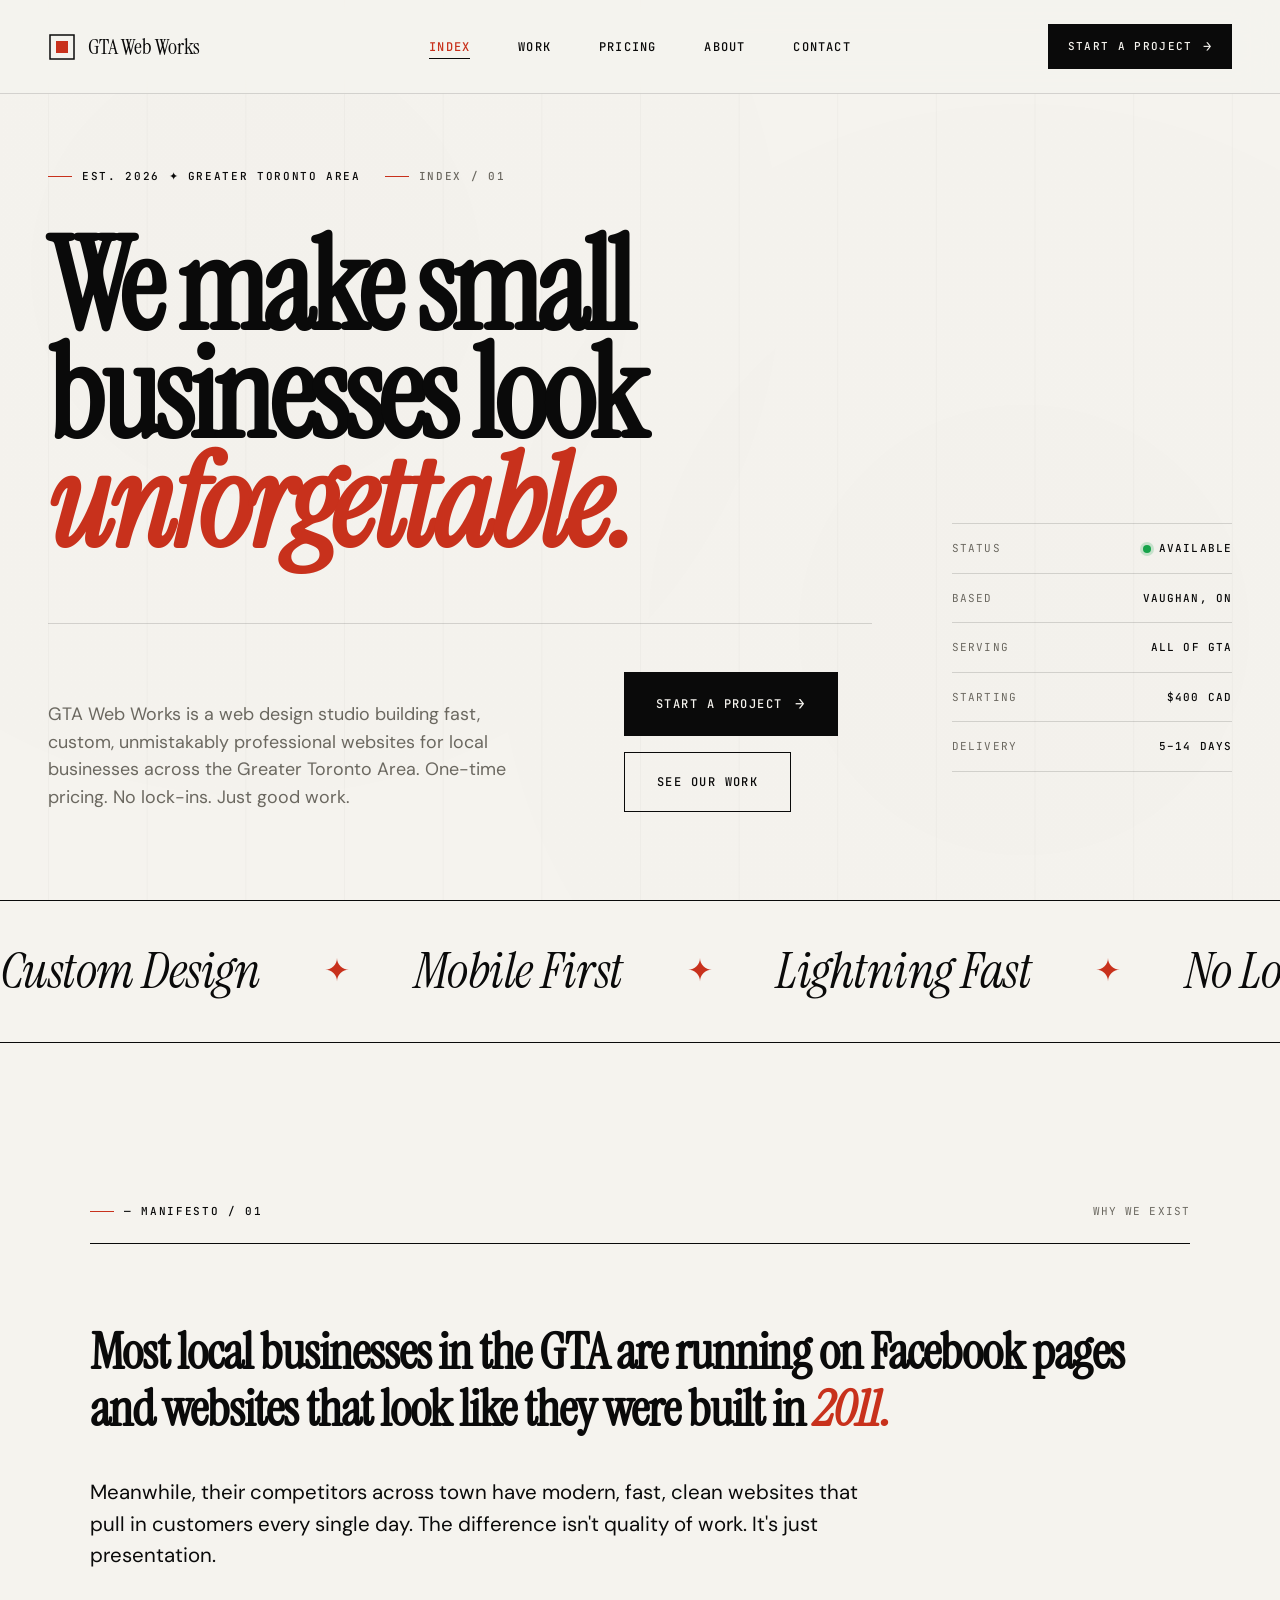
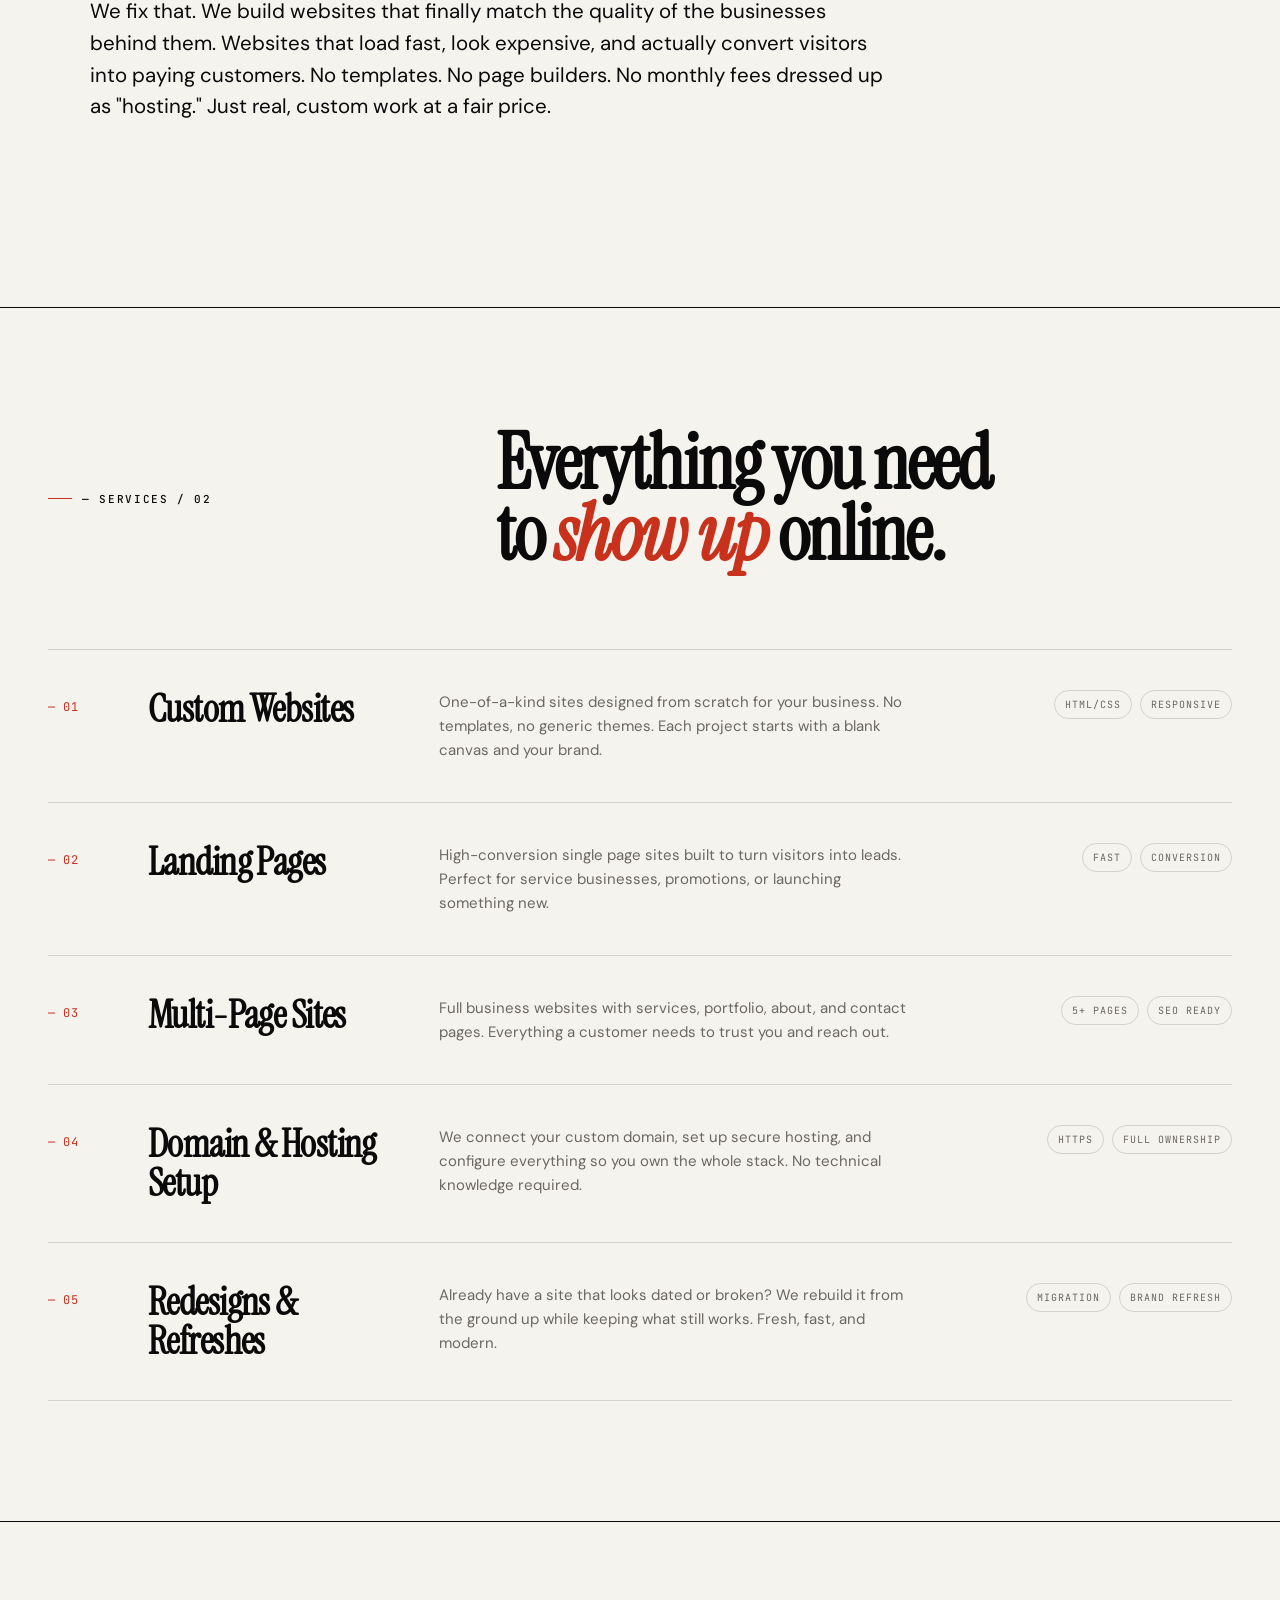
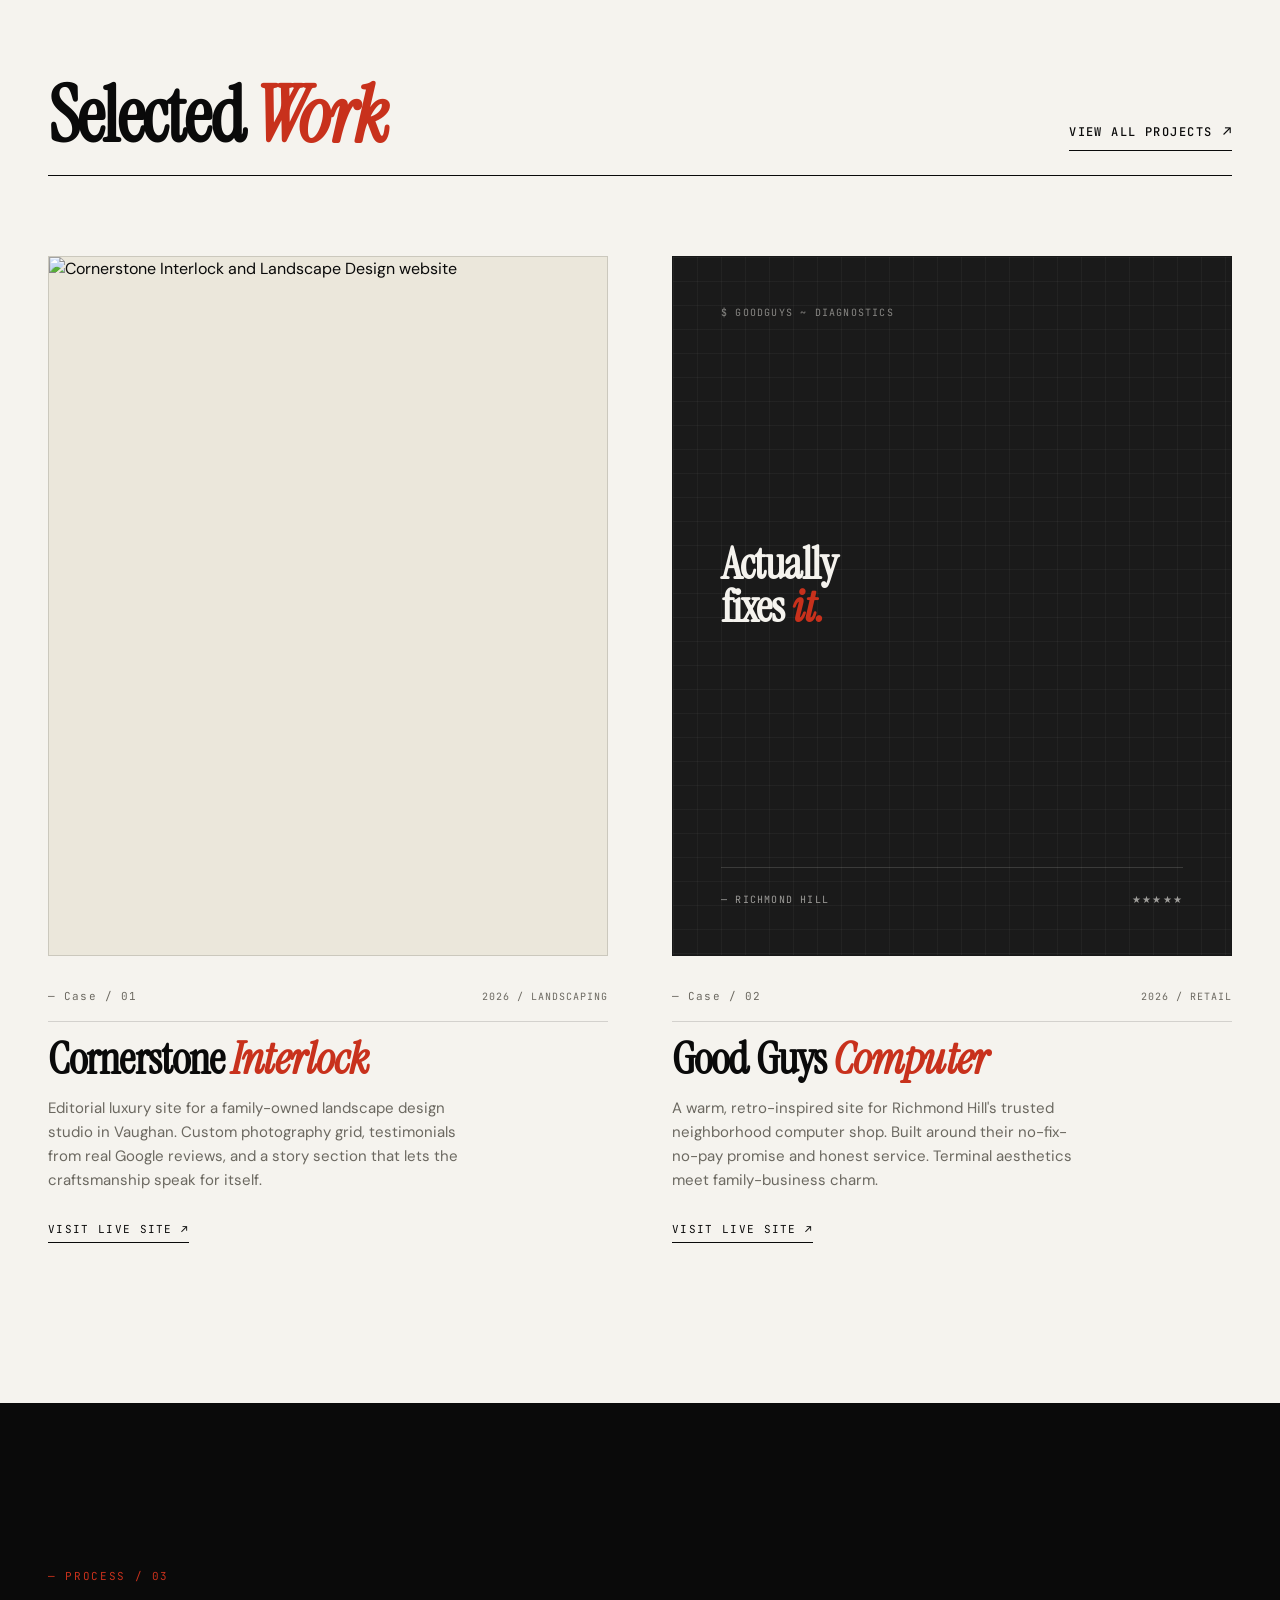
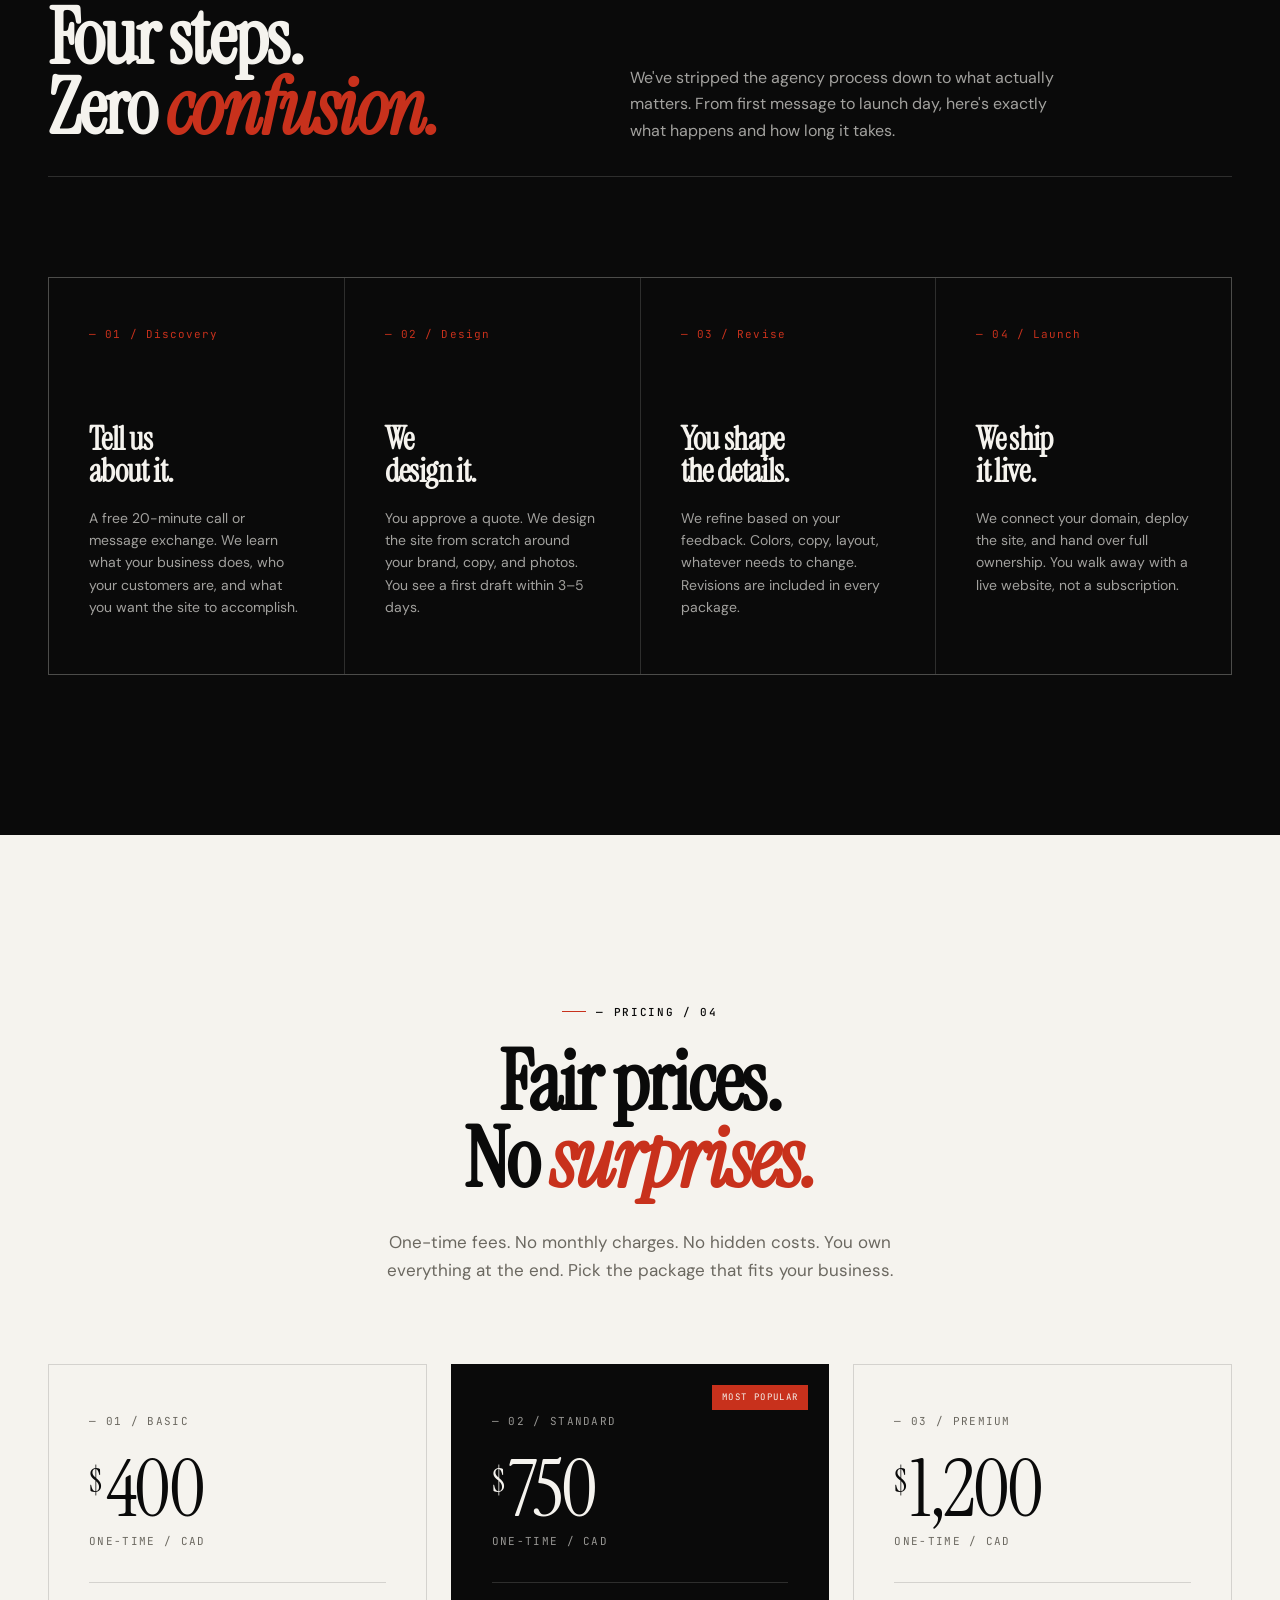
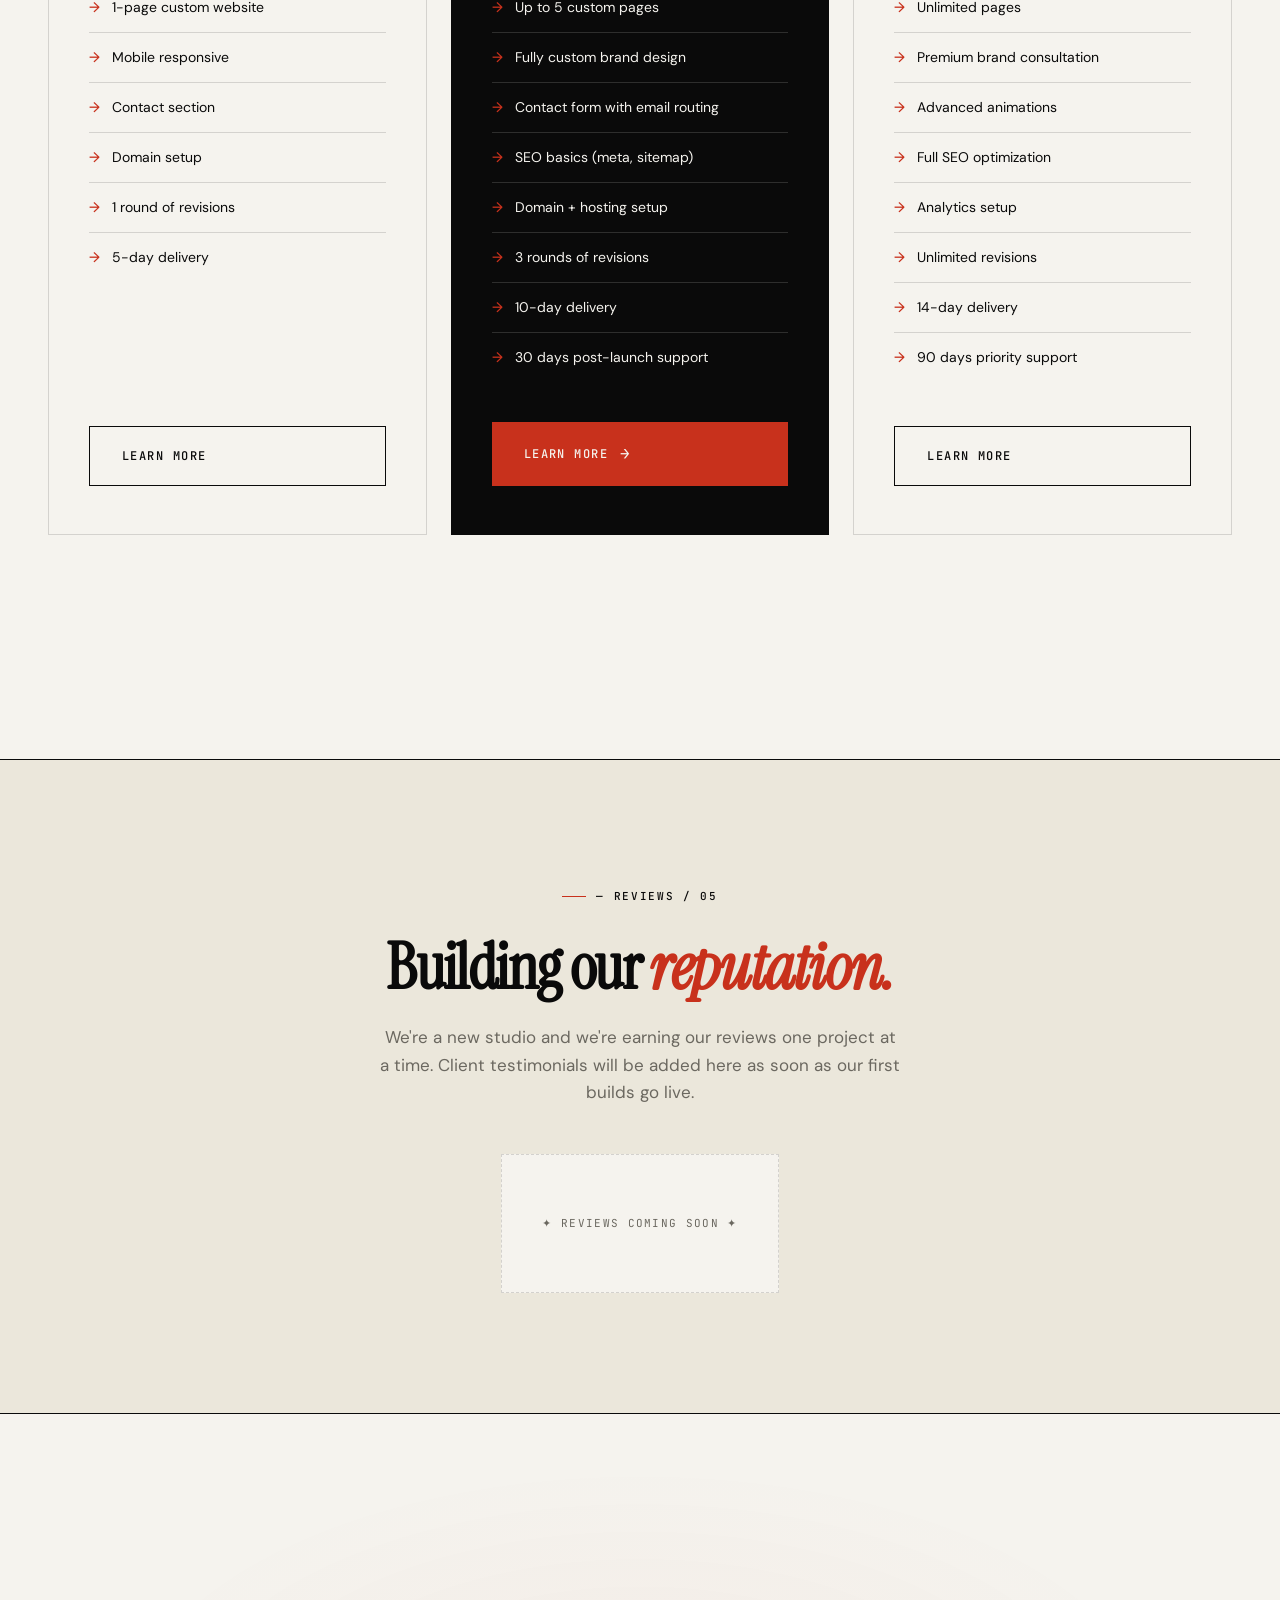
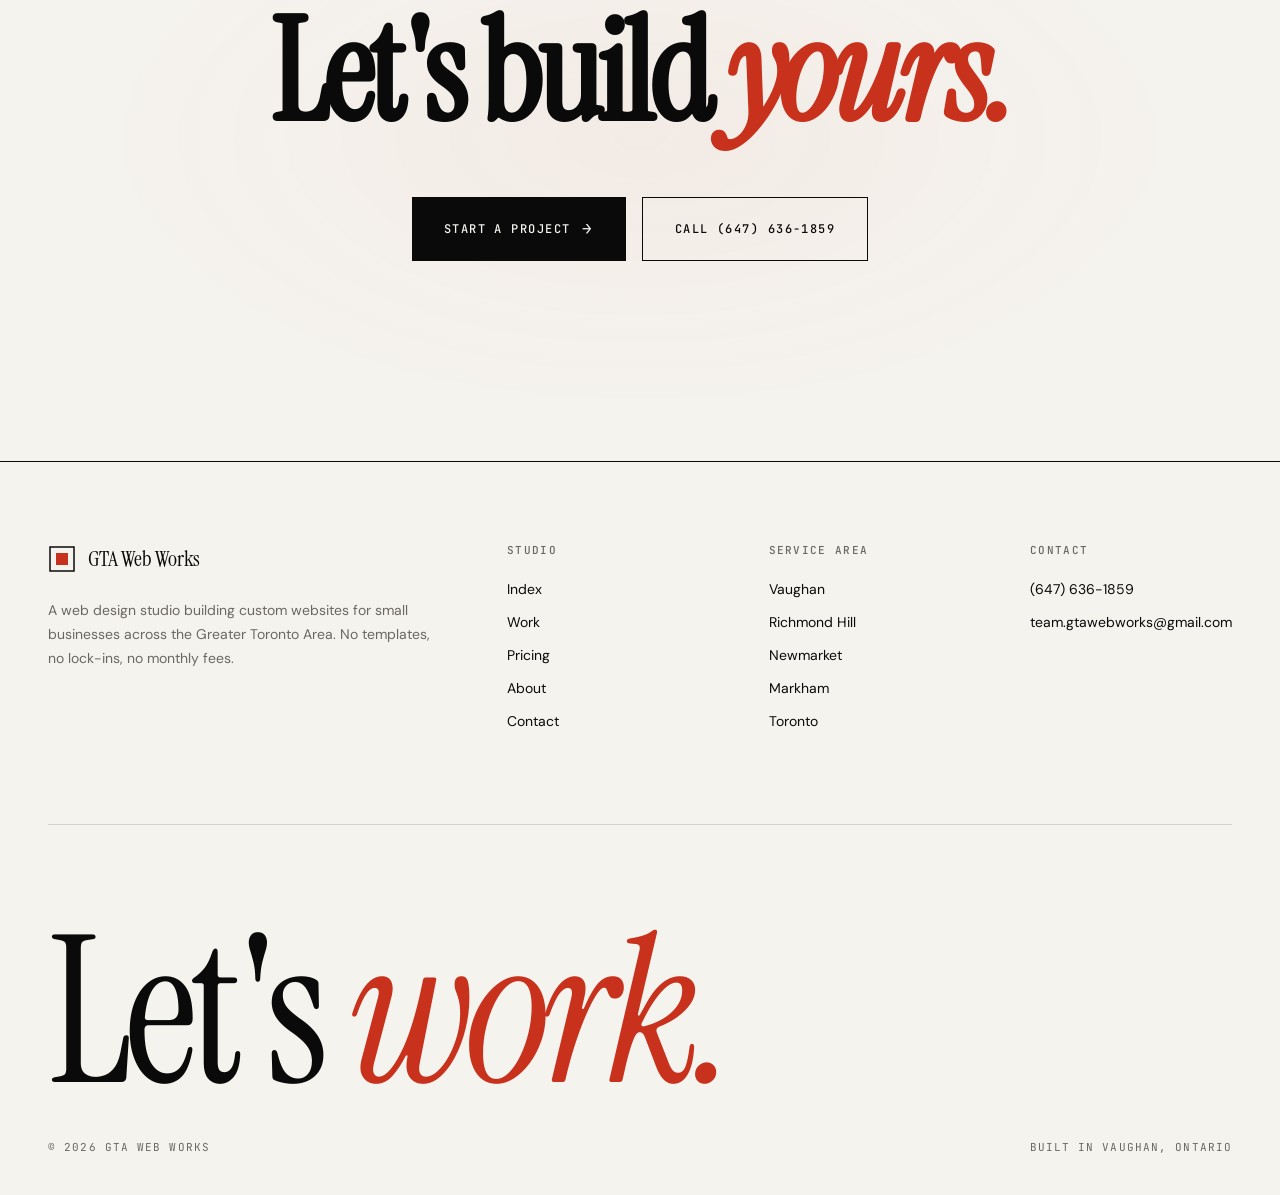
==== index.html @ cee2706c "Add files via upload" ====
<!DOCTYPE html>
<html lang="en">
<head>
<meta charset="UTF-8" />
<meta name="viewport" content="width=device-width, initial-scale=1.0" />
<title>GTA Web Works — Web Design Studio for the Greater Toronto Area</title>
<meta name="description" content="We build fast, modern, custom websites for small businesses across the GTA. One-time pricing starting at $400. No lock-ins. No monthly fees." />
<link rel="preconnect" href="https://fonts.googleapis.com">
<link rel="preconnect" href="https://fonts.gstatic.com" crossorigin>
<link href="https://fonts.googleapis.com/css2?family=Instrument+Serif:ital@0;1&family=DM+Sans:opsz,wght@9..40,300;9..40,400;9..40,500;9..40,600;9..40,700&family=JetBrains+Mono:wght@400;500&display=swap" rel="stylesheet">
<link rel="stylesheet" href="styles.css">
<style>

  /* ============ HERO ============ */
  .hero {
    padding: 160px var(--gutter) 80px;
    position: relative;
    min-height: 100vh;
    display: flex;
    flex-direction: column;
    justify-content: center;
  }

  .hero-grid {
    max-width: var(--container);
    margin: 0 auto;
    width: 100%;
    display: grid;
    grid-template-columns: 1fr 280px;
    gap: 80px;
    align-items: end;
  }

  .hero-main h1 {
    font-family: var(--font-display);
    font-size: clamp(56px, 10vw, 172px);
    line-height: 0.85;
    letter-spacing: -0.035em;
    margin-bottom: 48px;
  }

  .hero-main h1 em {
    font-style: italic;
    color: var(--accent);
    position: relative;
    display: inline-block;
  }

  .hero-eyebrow-row {
    display: flex;
    align-items: center;
    gap: 24px;
    margin-bottom: 48px;
    flex-wrap: wrap;
  }

  .hero-lede-row {
    display: grid;
    grid-template-columns: 2fr 1fr;
    gap: 80px;
    align-items: end;
    margin-top: 64px;
    padding-top: 48px;
    border-top: 1px solid var(--rule);
  }

  .hero-cta-group {
    display: flex;
    gap: 16px;
    flex-wrap: wrap;
  }

  /* Metadata sidebar */
  .hero-meta {
    font-family: var(--font-mono);
    font-size: 11px;
    text-transform: uppercase;
    letter-spacing: 0.1em;
    color: var(--gray);
    padding-bottom: 40px;
  }

  .hero-meta-block {
    padding: 16px 0;
    border-top: 1px solid var(--rule);
    display: flex;
    justify-content: space-between;
  }

  .hero-meta-block:last-child {
    border-bottom: 1px solid var(--rule);
  }

  .hero-meta-block strong {
    color: var(--ink);
    font-weight: 500;
  }

  .status-dot {
    display: inline-flex;
    align-items: center;
    gap: 8px;
  }

  .status-dot::before {
    content: '';
    width: 8px;
    height: 8px;
    border-radius: 50%;
    background: #16a34a;
    box-shadow: 0 0 0 3px rgba(22, 163, 74, 0.2);
    animation: pulse 2s ease-in-out infinite;
  }

  @keyframes pulse {
    0%, 100% { box-shadow: 0 0 0 3px rgba(22, 163, 74, 0.2); }
    50% { box-shadow: 0 0 0 5px rgba(22, 163, 74, 0.05); }
  }

  @media (max-width: 900px) {
    .hero { padding: 140px var(--gutter-mobile) 60px; min-height: auto; }
    .hero-grid { grid-template-columns: 1fr; gap: 48px; }
    .hero-lede-row { grid-template-columns: 1fr; gap: 32px; }
  }

  /* ============ MANIFESTO ============ */
  .manifesto {
    padding: 160px var(--gutter);
    position: relative;
  }

  .manifesto-inner {
    max-width: 1100px;
    margin: 0 auto;
  }

  .manifesto-header {
    display: flex;
    justify-content: space-between;
    align-items: center;
    margin-bottom: 80px;
    padding-bottom: 24px;
    border-bottom: 1px solid var(--ink);
  }

  .manifesto h2 {
    font-family: var(--font-display);
    font-size: clamp(32px, 4vw, 56px);
    line-height: 1.1;
    letter-spacing: -0.02em;
    margin-bottom: 40px;
  }

  .manifesto h2 em { color: var(--accent); }

  .manifesto p {
    font-size: clamp(18px, 1.6vw, 22px);
    line-height: 1.55;
    color: var(--ink);
    max-width: 800px;
    margin-bottom: 24px;
  }

  @media (max-width: 768px) {
    .manifesto { padding: 80px var(--gutter-mobile); }
  }

  /* ============ SERVICES ============ */
  .services {
    padding: 120px var(--gutter);
    border-top: 1px solid var(--ink);
    border-bottom: 1px solid var(--ink);
  }

  .services-inner {
    max-width: var(--container);
    margin: 0 auto;
  }

  .services-header {
    display: grid;
    grid-template-columns: 1fr 2fr;
    gap: 80px;
    margin-bottom: 80px;
  }

  .services-header-title {
    font-family: var(--font-display);
    font-size: clamp(40px, 6vw, 92px);
    line-height: 0.92;
    letter-spacing: -0.025em;
  }

  .services-header-title em { color: var(--accent); }

  .service-row {
    display: grid;
    grid-template-columns: 60px 1fr 2fr 1fr;
    gap: 40px;
    padding: 40px 0;
    border-top: 1px solid var(--rule);
    align-items: start;
    transition: background 0.4s, padding-left 0.4s;
  }

  .service-row:last-child {
    border-bottom: 1px solid var(--rule);
  }

  .service-row:hover {
    background: var(--paper-2);
    padding-left: 24px;
  }

  .service-num {
    font-family: var(--font-mono);
    font-size: 12px;
    color: var(--accent);
    letter-spacing: 0.05em;
    padding-top: 8px;
  }

  .service-title {
    font-family: var(--font-display);
    font-size: clamp(28px, 3vw, 42px);
    line-height: 1;
    letter-spacing: -0.015em;
  }

  .service-desc {
    font-size: 15px;
    line-height: 1.6;
    color: var(--gray);
    max-width: 480px;
  }

  .service-tags {
    display: flex;
    flex-wrap: wrap;
    gap: 8px;
    justify-content: flex-end;
  }

  .service-tag {
    font-family: var(--font-mono);
    font-size: 10px;
    text-transform: uppercase;
    letter-spacing: 0.1em;
    padding: 6px 10px;
    border: 1px solid var(--rule);
    border-radius: 999px;
    color: var(--gray);
  }

  @media (max-width: 900px) {
    .services { padding: 80px var(--gutter-mobile); }
    .services-header { grid-template-columns: 1fr; gap: 32px; margin-bottom: 48px; }
    .service-row { grid-template-columns: 40px 1fr; gap: 20px; padding: 32px 0; }
    .service-row:hover { padding-left: 0; background: transparent; }
    .service-desc { grid-column: 2; }
    .service-tags { grid-column: 2; justify-content: flex-start; }
  }

  /* ============ WORK PREVIEW ============ */
  .work-preview {
    padding: 160px var(--gutter);
  }

  .work-inner {
    max-width: var(--container);
    margin: 0 auto;
  }

  .work-header {
    display: grid;
    grid-template-columns: 1fr auto;
    align-items: end;
    gap: 40px;
    margin-bottom: 80px;
    padding-bottom: 24px;
    border-bottom: 1px solid var(--ink);
  }

  .work-header h2 {
    font-family: var(--font-display);
    font-size: clamp(40px, 6vw, 96px);
    line-height: 0.9;
    letter-spacing: -0.025em;
  }

  .work-header h2 em { color: var(--accent); }

  .work-grid {
    display: grid;
    grid-template-columns: 1fr 1fr;
    gap: 64px;
  }

  .work-card {
    display: block;
    position: relative;
  }

  .work-card-visual {
    aspect-ratio: 4/5;
    background: var(--paper-2);
    margin-bottom: 32px;
    overflow: hidden;
    position: relative;
    border: 1px solid var(--rule);
  }

  .work-card-visual img {
    width: 100%;
    height: 100%;
    object-fit: cover;
    transition: transform 1.2s cubic-bezier(0.2, 0.8, 0.2, 1);
  }

  .work-card:hover .work-card-visual img {
    transform: scale(1.05);
  }

  /* Typographic visual for Good Guys */
  .work-card-type {
    aspect-ratio: 4/5;
    background: #1a1a1a;
    color: #f5f3ee;
    margin-bottom: 32px;
    padding: 48px;
    display: flex;
    flex-direction: column;
    justify-content: space-between;
    position: relative;
    overflow: hidden;
    border: 1px solid var(--rule);
  }

  .work-card-type::before {
    content: '';
    position: absolute;
    inset: 0;
    background-image:
      linear-gradient(rgba(245, 243, 238, 0.04) 1px, transparent 1px),
      linear-gradient(90deg, rgba(245, 243, 238, 0.04) 1px, transparent 1px);
    background-size: 24px 24px;
  }

  .work-card-type > * { position: relative; }

  .work-card-type-title {
    font-family: var(--font-display);
    font-size: clamp(48px, 5vw, 80px);
    line-height: 0.9;
    letter-spacing: -0.02em;
  }

  .work-card-type-title em {
    font-style: italic;
    color: #fbbf24;
  }

  .work-card-type-meta {
    font-family: var(--font-mono);
    font-size: 10px;
    text-transform: uppercase;
    letter-spacing: 0.12em;
    color: rgba(245, 243, 238, 0.6);
    display: flex;
    justify-content: space-between;
    padding-top: 24px;
    border-top: 1px solid rgba(245, 243, 238, 0.15);
  }

  .work-card-header {
    display: flex;
    justify-content: space-between;
    align-items: baseline;
    margin-bottom: 16px;
    padding-bottom: 16px;
    border-bottom: 1px solid var(--rule);
  }

  .work-card-num {
    font-family: var(--font-mono);
    font-size: 11px;
    color: var(--gray);
    letter-spacing: 0.1em;
  }

  .work-card-meta {
    font-family: var(--font-mono);
    font-size: 10px;
    color: var(--gray);
    text-transform: uppercase;
    letter-spacing: 0.1em;
  }

  .work-card h3 {
    font-family: var(--font-display);
    font-size: clamp(32px, 3.5vw, 52px);
    line-height: 0.95;
    letter-spacing: -0.02em;
    margin-bottom: 16px;
  }

  .work-card h3 em { color: var(--accent); }

  .work-card p {
    font-size: 15px;
    line-height: 1.6;
    color: var(--gray);
    margin-bottom: 24px;
    max-width: 420px;
  }

  .work-card-link {
    font-family: var(--font-mono);
    font-size: 11px;
    text-transform: uppercase;
    letter-spacing: 0.12em;
    color: var(--ink);
    display: inline-flex;
    align-items: center;
    gap: 8px;
    padding-bottom: 4px;
    border-bottom: 1px solid var(--ink);
    transition: all 0.3s;
  }

  .work-card-link::after {
    content: '↗';
    transition: transform 0.3s;
  }

  .work-card:hover .work-card-link {
    color: var(--accent);
    border-color: var(--accent);
  }

  .work-card:hover .work-card-link::after {
    transform: translate(2px, -2px);
  }

  @media (max-width: 900px) {
    .work-preview { padding: 80px var(--gutter-mobile); }
    .work-grid { grid-template-columns: 1fr; gap: 48px; }
    .work-header { grid-template-columns: 1fr; align-items: start; }
  }

  /* ============ PROCESS ============ */
  .process {
    padding: 160px var(--gutter);
    background: var(--ink);
    color: var(--paper);
    position: relative;
    z-index: 2;
  }

  .process-inner {
    max-width: var(--container);
    margin: 0 auto;
  }

  .process-header {
    display: grid;
    grid-template-columns: 1fr 1.2fr;
    gap: 80px;
    align-items: end;
    margin-bottom: 100px;
    padding-bottom: 32px;
    border-bottom: 1px solid rgba(245, 243, 238, 0.15);
  }

  .process-eyebrow {
    font-family: var(--font-mono);
    font-size: 11px;
    color: var(--accent);
    text-transform: uppercase;
    letter-spacing: 0.15em;
  }

  .process-title {
    font-family: var(--font-display);
    font-size: clamp(40px, 6vw, 92px);
    line-height: 0.92;
    letter-spacing: -0.025em;
    color: var(--paper);
  }

  .process-title em {
    color: var(--accent);
    font-style: italic;
  }

  .process-steps {
    display: grid;
    grid-template-columns: repeat(4, 1fr);
    gap: 1px;
    background: rgba(245, 243, 238, 0.15);
    border: 1px solid rgba(245, 243, 238, 0.15);
  }

  .process-step {
    background: var(--ink);
    padding: 48px 40px 56px;
    transition: background 0.4s;
  }

  .process-step:hover {
    background: var(--ink-2);
  }

  .process-step-num {
    font-family: var(--font-mono);
    font-size: 11px;
    color: var(--accent);
    letter-spacing: 0.1em;
    margin-bottom: 80px;
    display: block;
  }

  .process-step h3 {
    font-family: var(--font-display);
    font-size: clamp(28px, 2.5vw, 40px);
    line-height: 1;
    letter-spacing: -0.02em;
    margin-bottom: 20px;
    color: var(--paper);
  }

  .process-step p {
    font-size: 14px;
    line-height: 1.6;
    color: rgba(245, 243, 238, 0.65);
  }

  @media (max-width: 900px) {
    .process { padding: 80px var(--gutter-mobile); }
    .process-header { grid-template-columns: 1fr; gap: 32px; margin-bottom: 60px; }
    .process-steps { grid-template-columns: 1fr; }
    .process-step-num { margin-bottom: 32px; }
  }

  /* ============ PRICING PREVIEW ============ */
  .pricing-preview {
    padding: 160px var(--gutter);
  }

  .pricing-inner {
    max-width: var(--container);
    margin: 0 auto;
  }

  .pricing-header {
    text-align: center;
    margin-bottom: 80px;
  }

  .pricing-header h2 {
    font-family: var(--font-display);
    font-size: clamp(44px, 6.5vw, 100px);
    line-height: 0.92;
    letter-spacing: -0.025em;
    margin: 24px 0 32px;
  }

  .pricing-header h2 em { color: var(--accent); }

  .pricing-header p {
    font-size: 17px;
    line-height: 1.6;
    color: var(--gray);
    max-width: 560px;
    margin: 0 auto;
  }

  .pricing-grid {
    display: grid;
    grid-template-columns: repeat(3, 1fr);
    gap: 24px;
    margin-bottom: 64px;
  }

  .price-card {
    border: 1px solid var(--rule);
    padding: 48px 40px;
    background: var(--paper);
    transition: all 0.4s;
    display: flex;
    flex-direction: column;
    position: relative;
  }

  .price-card:hover {
    background: var(--paper-2);
    transform: translateY(-4px);
  }

  .price-card.featured {
    background: var(--ink);
    color: var(--paper);
    border-color: var(--ink);
  }

  .price-card.featured:hover {
    background: var(--ink-2);
  }

  .price-card-badge {
    position: absolute;
    top: 20px;
    right: 20px;
    font-family: var(--font-mono);
    font-size: 9px;
    text-transform: uppercase;
    letter-spacing: 0.15em;
    padding: 6px 10px;
    background: var(--accent);
    color: var(--paper);
  }

  .price-tier {
    font-family: var(--font-mono);
    font-size: 11px;
    text-transform: uppercase;
    letter-spacing: 0.12em;
    color: var(--gray);
    margin-bottom: 24px;
  }

  .price-card.featured .price-tier { color: rgba(245, 243, 238, 0.6); }

  .price-amount {
    font-family: var(--font-display);
    font-size: 80px;
    line-height: 0.9;
    letter-spacing: -0.03em;
    margin-bottom: 8px;
    display: flex;
    align-items: flex-start;
    gap: 6px;
  }

  .price-amount sup {
    font-size: 32px;
    margin-top: 14px;
  }

  .price-type {
    font-family: var(--font-mono);
    font-size: 11px;
    text-transform: uppercase;
    letter-spacing: 0.12em;
    color: var(--gray);
    margin-bottom: 32px;
  }

  .price-card.featured .price-type { color: rgba(245, 243, 238, 0.6); }

  .price-features {
    list-style: none;
    margin-bottom: 40px;
    flex: 1;
  }

  .price-features li {
    padding: 14px 0;
    border-top: 1px solid var(--rule);
    font-size: 14px;
    line-height: 1.5;
    display: flex;
    align-items: flex-start;
    gap: 12px;
  }

  .price-card.featured .price-features li {
    border-color: rgba(245, 243, 238, 0.15);
  }

  .price-features li::before {
    content: '→';
    color: var(--accent);
    font-weight: 500;
    flex-shrink: 0;
  }

  @media (max-width: 900px) {
    .pricing-preview { padding: 80px var(--gutter-mobile); }
    .pricing-grid { grid-template-columns: 1fr; gap: 16px; }
  }

  /* ============ TESTIMONIALS ============ */
  .testimonials {
    padding: 120px var(--gutter);
    border-top: 1px solid var(--ink);
    border-bottom: 1px solid var(--ink);
    background: var(--paper-2);
  }

  .testimonials-inner {
    max-width: 1000px;
    margin: 0 auto;
    text-align: center;
  }

  .testimonials h2 {
    font-family: var(--font-display);
    font-size: clamp(36px, 5vw, 72px);
    line-height: 1;
    letter-spacing: -0.025em;
    margin: 32px 0 24px;
  }

  .testimonials h2 em { color: var(--accent); }

  .testimonials p {
    font-size: 17px;
    color: var(--gray);
    line-height: 1.6;
    max-width: 520px;
    margin: 0 auto 48px;
  }

  .placeholder-box {
    border: 1px dashed var(--rule);
    padding: 60px 40px;
    background: var(--paper);
    display: inline-block;
    font-family: var(--font-mono);
    font-size: 11px;
    text-transform: uppercase;
    letter-spacing: 0.12em;
    color: var(--gray);
  }

  @media (max-width: 768px) {
    .testimonials { padding: 60px var(--gutter-mobile); }
  }

  /* ============ BIG CTA ============ */
  .big-cta {
    padding: 200px var(--gutter);
    text-align: center;
    position: relative;
    overflow: hidden;
  }

  .big-cta::before {
    content: '';
    position: absolute;
    inset: 0;
    background: radial-gradient(ellipse at center, rgba(200, 49, 28, 0.04), transparent 60%);
    pointer-events: none;
  }

  .big-cta-inner {
    max-width: var(--container);
    margin: 0 auto;
    position: relative;
  }

  .big-cta h2 {
    font-family: var(--font-display);
    font-size: clamp(56px, 11vw, 200px);
    line-height: 0.85;
    letter-spacing: -0.035em;
    margin-bottom: 64px;
  }

  .big-cta h2 em { color: var(--accent); }

  .big-cta-ctas {
    display: inline-flex;
    gap: 16px;
    flex-wrap: wrap;
    justify-content: center;
  }

  @media (max-width: 768px) {
    .big-cta { padding: 100px var(--gutter-mobile); }
  }

</style>
</head>
<body>

<!-- ============ NAV ============ -->
<nav class="nav">
  <div class="nav-brand">
    <div class="nav-brand-mark">
      <svg viewBox="0 0 28 28" fill="none">
        <rect x="2" y="2" width="24" height="24" stroke="#0a0a0a" stroke-width="1.5"/>
        <rect x="8" y="8" width="12" height="12" fill="#c8311c"/>
      </svg>
    </div>
    <span>GTA Web Works</span>
  </div>
  <ul class="nav-links">
    <li><a href="index.html" class="active">Index</a></li>
    <li><a href="work.html">Work</a></li>
    <li><a href="pricing.html">Pricing</a></li>
    <li><a href="about.html">About</a></li>
    <li><a href="contact.html">Contact</a></li>
  </ul>
  <div class="nav-cta-wrap">
    <a href="contact.html" class="nav-cta">Start a Project</a>
  </div>
</nav>

<!-- ============ HERO ============ -->
<section class="hero">
  <div class="hero-grid">
    <div class="hero-main">
      <div class="hero-eyebrow-row reveal">
        <span class="eyebrow">Est. 2026 ✦ Greater Toronto Area</span>
        <span class="eyebrow" style="color: var(--gray)">Index / 01</span>
      </div>
      <h1 class="reveal reveal-delay-1">We make small<br>businesses look<br><em>unforgettable.</em></h1>
      <div class="hero-lede-row reveal reveal-delay-2">
        <p class="lede">GTA Web Works is a web design studio building fast, custom, unmistakably professional websites for local businesses across the Greater Toronto Area. One-time pricing. No lock-ins. Just good work.</p>
        <div class="hero-cta-group">
          <a href="contact.html" class="btn btn-primary">Start a Project</a>
          <a href="work.html" class="btn btn-outline">See Our Work</a>
        </div>
      </div>
    </div>
    <aside class="hero-meta reveal reveal-delay-3">
      <div class="hero-meta-block">
        <span>Status</span>
        <strong class="status-dot">Available</strong>
      </div>
      <div class="hero-meta-block">
        <span>Based</span>
        <strong>Vaughan, ON</strong>
      </div>
      <div class="hero-meta-block">
        <span>Serving</span>
        <strong>All of GTA</strong>
      </div>
      <div class="hero-meta-block">
        <span>Starting</span>
        <strong>$400 CAD</strong>
      </div>
      <div class="hero-meta-block">
        <span>Delivery</span>
        <strong>5–14 days</strong>
      </div>
    </aside>
  </div>
</section>

<!-- ============ MARQUEE ============ -->
<div class="marquee">
  <div class="marquee-track">
    <span class="marquee-item">Custom Design</span>
    <span class="marquee-item">Mobile First</span>
    <span class="marquee-item">Lightning Fast</span>
    <span class="marquee-item">No Lock-Ins</span>
    <span class="marquee-item">Full Ownership</span>
    <span class="marquee-item">GTA Based</span>
    <span class="marquee-item">Custom Design</span>
    <span class="marquee-item">Mobile First</span>
    <span class="marquee-item">Lightning Fast</span>
    <span class="marquee-item">No Lock-Ins</span>
    <span class="marquee-item">Full Ownership</span>
    <span class="marquee-item">GTA Based</span>
  </div>
</div>

<!-- ============ MANIFESTO ============ -->
<section class="manifesto">
  <div class="manifesto-inner">
    <div class="manifesto-header reveal">
      <span class="eyebrow">— Manifesto / 01</span>
      <span class="mono" style="font-size: 11px; color: var(--gray); text-transform: uppercase; letter-spacing: 0.1em;">Why we exist</span>
    </div>
    <h2 class="reveal reveal-delay-1">Most local businesses in the GTA are running on Facebook pages and websites that look like they were built in <em>2011.</em></h2>
    <p class="reveal reveal-delay-2">Meanwhile, their competitors across town have modern, fast, clean websites that pull in customers every single day. The difference isn't quality of work. It's just presentation.</p>
    <p class="reveal reveal-delay-3">We fix that. We build websites that finally match the quality of the businesses behind them. Websites that load fast, look expensive, and actually convert visitors into paying customers. No templates. No page builders. No monthly fees dressed up as "hosting." Just real, custom work at a fair price.</p>
  </div>
</section>

<!-- ============ SERVICES ============ -->
<section class="services">
  <div class="services-inner">
    <div class="services-header reveal">
      <span class="eyebrow">— Services / 02</span>
      <h2 class="services-header-title">Everything you need<br>to <em>show up</em> online.</h2>
    </div>

    <div class="service-row reveal">
      <div class="service-num">— 01</div>
      <h3 class="service-title">Custom Websites</h3>
      <p class="service-desc">One-of-a-kind sites designed from scratch for your business. No templates, no generic themes. Each project starts with a blank canvas and your brand.</p>
      <div class="service-tags">
        <span class="service-tag">HTML/CSS</span>
        <span class="service-tag">Responsive</span>
      </div>
    </div>

    <div class="service-row reveal">
      <div class="service-num">— 02</div>
      <h3 class="service-title">Landing Pages</h3>
      <p class="service-desc">High-conversion single page sites built to turn visitors into leads. Perfect for service businesses, promotions, or launching something new.</p>
      <div class="service-tags">
        <span class="service-tag">Fast</span>
        <span class="service-tag">Conversion</span>
      </div>
    </div>

    <div class="service-row reveal">
      <div class="service-num">— 03</div>
      <h3 class="service-title">Multi-Page Sites</h3>
      <p class="service-desc">Full business websites with services, portfolio, about, and contact pages. Everything a customer needs to trust you and reach out.</p>
      <div class="service-tags">
        <span class="service-tag">5+ pages</span>
        <span class="service-tag">SEO Ready</span>
      </div>
    </div>

    <div class="service-row reveal">
      <div class="service-num">— 04</div>
      <h3 class="service-title">Domain & Hosting Setup</h3>
      <p class="service-desc">We connect your custom domain, set up secure hosting, and configure everything so you own the whole stack. No technical knowledge required.</p>
      <div class="service-tags">
        <span class="service-tag">HTTPS</span>
        <span class="service-tag">Full Ownership</span>
      </div>
    </div>

    <div class="service-row reveal">
      <div class="service-num">— 05</div>
      <h3 class="service-title">Redesigns & Refreshes</h3>
      <p class="service-desc">Already have a site that looks dated or broken? We rebuild it from the ground up while keeping what still works. Fresh, fast, and modern.</p>
      <div class="service-tags">
        <span class="service-tag">Migration</span>
        <span class="service-tag">Brand Refresh</span>
      </div>
    </div>
  </div>
</section>

<!-- ============ WORK PREVIEW ============ -->
<section class="work-preview">
  <div class="work-inner">
    <div class="work-header reveal">
      <h2>Selected <em>Work</em></h2>
      <a href="work.html" class="btn-text">View All Projects</a>
    </div>

    <div class="work-grid">

      <a href="https://cornerstone-landscaping.vercel.app" target="_blank" class="work-card reveal">
        <div class="work-card-visual">
          <img src="images/cornerstone.webp" alt="Cornerstone Interlock and Landscape Design website" />
        </div>
        <div class="work-card-header">
          <span class="work-card-num">— Case / 01</span>
          <span class="work-card-meta">2026 / Landscaping</span>
        </div>
        <h3>Cornerstone <em>Interlock</em></h3>
        <p>Editorial luxury site for a family-owned landscape design studio in Vaughan. Custom photography grid, testimonials from real Google reviews, and a story section that lets the craftsmanship speak for itself.</p>
        <span class="work-card-link">Visit Live Site</span>
      </a>

      <a href="https://test-website-teal-two.vercel.app/" target="_blank" class="work-card reveal reveal-delay-1">
        <div class="work-card-type">
          <div style="font-family: var(--font-mono); font-size: 10px; color: rgba(245, 243, 238, 0.5); text-transform: uppercase; letter-spacing: 0.12em;">$ goodguys ~ diagnostics</div>
          <h3 class="work-card-type-title">Actually<br>fixes <em>it.</em></h3>
          <div class="work-card-type-meta">
            <span>— Richmond Hill</span>
            <span>★★★★★</span>
          </div>
        </div>
        <div class="work-card-header">
          <span class="work-card-num">— Case / 02</span>
          <span class="work-card-meta">2026 / Retail</span>
        </div>
        <h3>Good Guys <em>Computer</em></h3>
        <p>A warm, retro-inspired site for Richmond Hill's trusted neighborhood computer shop. Built around their no-fix-no-pay promise and honest service. Terminal aesthetics meet family-business charm.</p>
        <span class="work-card-link">Visit Live Site</span>
      </a>

    </div>
  </div>
</section>

<!-- ============ PROCESS ============ -->
<section class="process">
  <div class="process-inner">
    <div class="process-header reveal">
      <div>
        <span class="process-eyebrow">— Process / 03</span>
        <h2 class="process-title" style="margin-top: 16px;">Four steps.<br>Zero <em>confusion.</em></h2>
      </div>
      <p style="font-size: 16px; line-height: 1.65; color: rgba(245, 243, 238, 0.65); max-width: 440px;">We've stripped the agency process down to what actually matters. From first message to launch day, here's exactly what happens and how long it takes.</p>
    </div>

    <div class="process-steps">
      <div class="process-step reveal">
        <span class="process-step-num">— 01 / Discovery</span>
        <h3>Tell us<br>about it.</h3>
        <p>A free 20-minute call or message exchange. We learn what your business does, who your customers are, and what you want the site to accomplish.</p>
      </div>
      <div class="process-step reveal reveal-delay-1">
        <span class="process-step-num">— 02 / Design</span>
        <h3>We<br>design it.</h3>
        <p>You approve a quote. We design the site from scratch around your brand, copy, and photos. You see a first draft within 3–5 days.</p>
      </div>
      <div class="process-step reveal reveal-delay-2">
        <span class="process-step-num">— 03 / Revise</span>
        <h3>You shape<br>the details.</h3>
        <p>We refine based on your feedback. Colors, copy, layout, whatever needs to change. Revisions are included in every package.</p>
      </div>
      <div class="process-step reveal reveal-delay-3">
        <span class="process-step-num">— 04 / Launch</span>
        <h3>We ship<br>it live.</h3>
        <p>We connect your domain, deploy the site, and hand over full ownership. You walk away with a live website, not a subscription.</p>
      </div>
    </div>
  </div>
</section>

<!-- ============ PRICING PREVIEW ============ -->
<section class="pricing-preview">
  <div class="pricing-inner">
    <div class="pricing-header reveal">
      <span class="eyebrow">— Pricing / 04</span>
      <h2>Fair prices.<br>No <em>surprises.</em></h2>
      <p>One-time fees. No monthly charges. No hidden costs. You own everything at the end. Pick the package that fits your business.</p>
    </div>

    <div class="pricing-grid">
      <div class="price-card reveal">
        <div class="price-tier">— 01 / Basic</div>
        <div class="price-amount"><sup>$</sup>400</div>
        <div class="price-type">One-time / CAD</div>
        <ul class="price-features">
          <li>1-page custom website</li>
          <li>Mobile responsive</li>
          <li>Contact section</li>
          <li>Domain setup</li>
          <li>1 round of revisions</li>
          <li>5-day delivery</li>
        </ul>
        <a href="pricing.html" class="btn btn-outline">Learn More</a>
      </div>

      <div class="price-card featured reveal reveal-delay-1">
        <span class="price-card-badge">Most Popular</span>
        <div class="price-tier">— 02 / Standard</div>
        <div class="price-amount"><sup>$</sup>750</div>
        <div class="price-type">One-time / CAD</div>
        <ul class="price-features">
          <li>Up to 5 custom pages</li>
          <li>Fully custom brand design</li>
          <li>Contact form with email routing</li>
          <li>SEO basics (meta, sitemap)</li>
          <li>Domain + hosting setup</li>
          <li>3 rounds of revisions</li>
          <li>10-day delivery</li>
          <li>30 days post-launch support</li>
        </ul>
        <a href="pricing.html" class="btn btn-primary" style="background: var(--accent);">Learn More</a>
      </div>

      <div class="price-card reveal reveal-delay-2">
        <div class="price-tier">— 03 / Premium</div>
        <div class="price-amount"><sup>$</sup>1,200</div>
        <div class="price-type">One-time / CAD</div>
        <ul class="price-features">
          <li>Unlimited pages</li>
          <li>Premium brand consultation</li>
          <li>Advanced animations</li>
          <li>Full SEO optimization</li>
          <li>Analytics setup</li>
          <li>Unlimited revisions</li>
          <li>14-day delivery</li>
          <li>90 days priority support</li>
        </ul>
        <a href="pricing.html" class="btn btn-outline">Learn More</a>
      </div>
    </div>
  </div>
</section>

<!-- ============ TESTIMONIALS ============ -->
<section class="testimonials">
  <div class="testimonials-inner reveal">
    <span class="eyebrow">— Reviews / 05</span>
    <h2>Building our <em>reputation.</em></h2>
    <p>We're a new studio and we're earning our reviews one project at a time. Client testimonials will be added here as soon as our first builds go live.</p>
    <div class="placeholder-box">✦ Reviews Coming Soon ✦</div>
  </div>
</section>

<!-- ============ BIG CTA ============ -->
<section class="big-cta">
  <div class="big-cta-inner">
    <h2 class="reveal">Let's build <em>yours.</em></h2>
    <div class="big-cta-ctas reveal reveal-delay-1">
      <a href="contact.html" class="btn btn-primary">Start a Project</a>
      <a href="tel:6476361859" class="btn btn-outline">Call (647) 636-1859</a>
    </div>
  </div>
</section>

<!-- ============ FOOTER ============ -->
<footer class="footer">
  <div class="footer-inner">
    <div class="footer-top">
      <div class="footer-brand">
        <div class="nav-brand">
          <div class="nav-brand-mark">
            <svg viewBox="0 0 28 28" fill="none">
              <rect x="2" y="2" width="24" height="24" stroke="#0a0a0a" stroke-width="1.5"/>
              <rect x="8" y="8" width="12" height="12" fill="#c8311c"/>
            </svg>
          </div>
          <span>GTA Web Works</span>
        </div>
        <p>A web design studio building custom websites for small businesses across the Greater Toronto Area. No templates, no lock-ins, no monthly fees.</p>
      </div>

      <div class="footer-col">
        <h4>Studio</h4>
        <ul>
          <li><a href="index.html">Index</a></li>
          <li><a href="work.html">Work</a></li>
          <li><a href="pricing.html">Pricing</a></li>
          <li><a href="about.html">About</a></li>
          <li><a href="contact.html">Contact</a></li>
        </ul>
      </div>

      <div class="footer-col">
        <h4>Service Area</h4>
        <ul>
          <li>Vaughan</li>
          <li>Richmond Hill</li>
          <li>Newmarket</li>
          <li>Markham</li>
          <li>Toronto</li>
        </ul>
      </div>

      <div class="footer-col">
        <h4>Contact</h4>
        <ul>
          <li><a href="tel:6476361859">(647) 636-1859</a></li>
          <li><a href="mailto:team.gtawebworks@gmail.com">team.gtawebworks@gmail.com</a></li>
        </ul>
      </div>
    </div>

    <div class="footer-big-type">Let's <span>work.</span></div>

    <div class="footer-bottom">
      <span>© 2026 GTA Web Works</span>
      <span>Built in Vaughan, Ontario</span>
    </div>
  </div>
</footer>

<script>
  const observer = new IntersectionObserver((entries) => {
    entries.forEach(entry => {
      if (entry.isIntersecting) {
        entry.target.classList.add('visible');
      }
    });
  }, { threshold: 0.1, rootMargin: '0px 0px -60px 0px' });

  document.querySelectorAll('.reveal').forEach(el => observer.observe(el));
</script>

</body>
</html>
---- styles.css ----
/* ================================================
   GTA WEB WORKS — SHARED STYLESHEET
   Swiss / editorial minimalism
   ================================================ */

:root {
  /* Color */
  --paper: #f5f3ee;
  --paper-2: #ebe7db;
  --paper-3: #ddd8c8;
  --ink: #0a0a0a;
  --ink-2: #1a1a1a;
  --gray: #6b6860;
  --gray-light: #a8a49a;
  --rule: rgba(10, 10, 10, 0.14);
  --rule-soft: rgba(10, 10, 10, 0.08);
  --accent: #c8311c;
  --accent-dark: #9e2414;

  /* Typography */
  --font-display: 'Instrument Serif', 'Times New Roman', serif;
  --font-body: 'DM Sans', -apple-system, sans-serif;
  --font-mono: 'JetBrains Mono', 'Courier New', monospace;

  /* Spacing */
  --container: 1440px;
  --gutter: 48px;
  --gutter-mobile: 24px;
}

* {
  margin: 0;
  padding: 0;
  box-sizing: border-box;
}

html {
  scroll-behavior: smooth;
  -webkit-font-smoothing: antialiased;
  -moz-osx-font-smoothing: grayscale;
}

body {
  font-family: var(--font-body);
  background: var(--paper);
  color: var(--ink);
  line-height: 1.5;
  font-weight: 400;
  font-size: 16px;
  overflow-x: hidden;
  position: relative;
}

/* Paper texture overlay */
body::before {
  content: '';
  position: fixed;
  inset: 0;
  pointer-events: none;
  z-index: 1;
  opacity: 0.4;
  mix-blend-mode: multiply;
  background-image:
    radial-gradient(circle at 20% 30%, rgba(10,10,10,0.015) 0%, transparent 50%),
    radial-gradient(circle at 80% 70%, rgba(10,10,10,0.015) 0%, transparent 50%);
}

/* Subtle grid overlay */
body::after {
  content: '';
  position: fixed;
  inset: 0;
  pointer-events: none;
  z-index: 1;
  background-image:
    linear-gradient(to right, var(--rule-soft) 1px, transparent 1px);
  background-size: calc((100vw - 96px) / 12) 100%;
  background-position: 48px 0;
  opacity: 0.3;
}

@media (max-width: 768px) {
  body::after { display: none; }
}

img {
  display: block;
  max-width: 100%;
  height: auto;
}

a { color: inherit; text-decoration: none; }
button { cursor: pointer; font-family: inherit; }

::selection { background: var(--accent); color: var(--paper); }

/* ============ TYPOGRAPHY ============ */

.serif { font-family: var(--font-display); }
.mono { font-family: var(--font-mono); }

.display-xxl {
  font-family: var(--font-display);
  font-size: clamp(64px, 11vw, 180px);
  line-height: 0.88;
  letter-spacing: -0.035em;
  font-weight: 400;
}

.display-xl {
  font-family: var(--font-display);
  font-size: clamp(52px, 8vw, 128px);
  line-height: 0.92;
  letter-spacing: -0.03em;
  font-weight: 400;
}

.display-lg {
  font-family: var(--font-display);
  font-size: clamp(44px, 6vw, 88px);
  line-height: 0.95;
  letter-spacing: -0.025em;
  font-weight: 400;
}

.display-md {
  font-family: var(--font-display);
  font-size: clamp(32px, 4.5vw, 64px);
  line-height: 1;
  letter-spacing: -0.02em;
  font-weight: 400;
}

.italic { font-style: italic; }

.eyebrow {
  font-family: var(--font-mono);
  font-size: 11px;
  font-weight: 500;
  text-transform: uppercase;
  letter-spacing: 0.15em;
  color: var(--ink);
  display: inline-flex;
  align-items: center;
  gap: 10px;
}

.eyebrow::before {
  content: '';
  width: 24px;
  height: 1px;
  background: var(--accent);
}

.lede {
  font-size: clamp(17px, 1.4vw, 20px);
  line-height: 1.55;
  color: var(--gray);
  font-weight: 400;
  max-width: 560px;
}

/* ============ NAV ============ */

.nav {
  position: fixed;
  top: 0;
  left: 0;
  right: 0;
  z-index: 100;
  padding: 24px var(--gutter);
  display: grid;
  grid-template-columns: 1fr auto 1fr;
  align-items: center;
  background: rgba(245, 243, 238, 0.82);
  backdrop-filter: blur(20px) saturate(1.2);
  -webkit-backdrop-filter: blur(20px) saturate(1.2);
  border-bottom: 1px solid var(--rule);
}

.nav-brand {
  display: flex;
  align-items: center;
  gap: 12px;
  font-family: var(--font-display);
  font-size: 22px;
  letter-spacing: -0.01em;
}

.nav-brand-mark {
  width: 28px;
  height: 28px;
  position: relative;
  flex-shrink: 0;
}

.nav-brand-mark svg {
  width: 100%;
  height: 100%;
}

.nav-links {
  display: flex;
  gap: 48px;
  list-style: none;
  font-family: var(--font-mono);
  font-size: 12px;
  text-transform: uppercase;
  letter-spacing: 0.1em;
  font-weight: 500;
}

.nav-links a {
  position: relative;
  padding: 8px 0;
  transition: color 0.3s;
}

.nav-links a::after {
  content: '';
  position: absolute;
  left: 0;
  right: 0;
  bottom: 4px;
  height: 1px;
  background: var(--ink);
  transform: scaleX(0);
  transform-origin: right;
  transition: transform 0.4s cubic-bezier(0.2, 0.8, 0.2, 1);
}

.nav-links a:hover::after,
.nav-links a.active::after {
  transform: scaleX(1);
  transform-origin: left;
}

.nav-links a.active {
  color: var(--accent);
}

.nav-cta-wrap {
  justify-self: end;
}

.nav-cta {
  display: inline-flex;
  align-items: center;
  gap: 10px;
  padding: 12px 20px;
  background: var(--ink);
  color: var(--paper);
  font-family: var(--font-mono);
  font-size: 11px;
  text-transform: uppercase;
  letter-spacing: 0.12em;
  font-weight: 500;
  transition: all 0.3s;
}

.nav-cta:hover {
  background: var(--accent);
}

.nav-cta::after {
  content: '→';
  font-size: 14px;
}

@media (max-width: 900px) {
  .nav { padding: 20px var(--gutter-mobile); grid-template-columns: 1fr auto; }
  .nav-links { display: none; }
}

/* ============ LAYOUT ============ */

.container {
  max-width: var(--container);
  margin: 0 auto;
  padding: 0 var(--gutter);
  position: relative;
  z-index: 2;
}

@media (max-width: 768px) {
  .container { padding: 0 var(--gutter-mobile); }
}

section {
  position: relative;
  z-index: 2;
}

.rule {
  height: 1px;
  background: var(--ink);
  width: 100%;
}

.rule-soft {
  height: 1px;
  background: var(--rule);
  width: 100%;
}

/* ============ BUTTONS ============ */

.btn {
  display: inline-flex;
  align-items: center;
  gap: 12px;
  padding: 20px 32px;
  font-family: var(--font-mono);
  font-size: 12px;
  text-transform: uppercase;
  letter-spacing: 0.12em;
  font-weight: 500;
  transition: all 0.35s cubic-bezier(0.2, 0.8, 0.2, 1);
  border: none;
  cursor: pointer;
}

.btn-primary {
  background: var(--ink);
  color: var(--paper);
}

.btn-primary:hover {
  background: var(--accent);
  transform: translateY(-2px);
}

.btn-primary::after {
  content: '→';
  font-size: 16px;
  transition: transform 0.3s;
}

.btn-primary:hover::after {
  transform: translateX(4px);
}

.btn-outline {
  background: transparent;
  color: var(--ink);
  border: 1px solid var(--ink);
}

.btn-outline:hover {
  background: var(--ink);
  color: var(--paper);
}

.btn-text {
  display: inline-flex;
  align-items: center;
  gap: 10px;
  font-family: var(--font-mono);
  font-size: 12px;
  text-transform: uppercase;
  letter-spacing: 0.12em;
  font-weight: 500;
  padding: 8px 0;
  border-bottom: 1px solid var(--ink);
  transition: all 0.3s;
}

.btn-text:hover {
  color: var(--accent);
  border-color: var(--accent);
}

.btn-text::after {
  content: '↗';
  font-size: 14px;
  transition: transform 0.3s;
}

.btn-text:hover::after {
  transform: translate(2px, -2px);
}

/* ============ MARQUEE ============ */

.marquee {
  overflow: hidden;
  border-top: 1px solid var(--ink);
  border-bottom: 1px solid var(--ink);
  padding: 32px 0;
  background: var(--paper);
  position: relative;
  z-index: 2;
}

.marquee-track {
  display: flex;
  gap: 64px;
  width: max-content;
  animation: scroll 50s linear infinite;
}

.marquee-item {
  font-family: var(--font-display);
  font-size: clamp(32px, 4vw, 56px);
  font-style: italic;
  white-space: nowrap;
  display: flex;
  align-items: center;
  gap: 64px;
  letter-spacing: -0.01em;
}

.marquee-item::after {
  content: '✦';
  color: var(--accent);
  font-style: normal;
  font-size: 0.6em;
}

@keyframes scroll {
  0% { transform: translateX(0); }
  100% { transform: translateX(-50%); }
}

/* ============ FOOTER ============ */

.footer {
  border-top: 1px solid var(--ink);
  padding: 80px var(--gutter) 40px;
  background: var(--paper);
  position: relative;
  z-index: 2;
}

.footer-inner {
  max-width: var(--container);
  margin: 0 auto;
}

.footer-top {
  display: grid;
  grid-template-columns: 2fr 1fr 1fr 1fr;
  gap: 64px;
  padding-bottom: 80px;
  border-bottom: 1px solid var(--rule);
  margin-bottom: 40px;
}

.footer-brand {
  max-width: 420px;
}

.footer-brand .nav-brand {
  margin-bottom: 24px;
}

.footer-brand p {
  font-size: 14px;
  color: var(--gray);
  line-height: 1.7;
}

.footer-col h4 {
  font-family: var(--font-mono);
  font-size: 11px;
  text-transform: uppercase;
  letter-spacing: 0.12em;
  margin-bottom: 20px;
  color: var(--gray);
  font-weight: 500;
}

.footer-col ul {
  list-style: none;
}

.footer-col li {
  margin-bottom: 12px;
  font-size: 14px;
}

.footer-col a {
  color: var(--ink);
  transition: color 0.3s;
  border-bottom: 1px solid transparent;
}

.footer-col a:hover {
  color: var(--accent);
  border-bottom-color: var(--accent);
}

.footer-bottom {
  display: flex;
  justify-content: space-between;
  align-items: center;
  font-family: var(--font-mono);
  font-size: 11px;
  color: var(--gray);
  text-transform: uppercase;
  letter-spacing: 0.1em;
}

.footer-big-type {
  padding: 60px 0 40px;
  font-family: var(--font-display);
  font-size: clamp(80px, 16vw, 240px);
  line-height: 0.85;
  letter-spacing: -0.04em;
  color: var(--ink);
  white-space: nowrap;
  overflow: hidden;
}

.footer-big-type span {
  font-style: italic;
  color: var(--accent);
}

@media (max-width: 900px) {
  .footer { padding: 60px var(--gutter-mobile) 32px; }
  .footer-top { grid-template-columns: 1fr 1fr; gap: 40px; }
  .footer-bottom { flex-direction: column; gap: 16px; text-align: center; }
}

/* ============ REVEAL ANIMATIONS ============ */

.reveal {
  opacity: 0;
  transform: translateY(24px);
  transition: opacity 1.1s cubic-bezier(0.2, 0.8, 0.2, 1), transform 1.1s cubic-bezier(0.2, 0.8, 0.2, 1);
}

.reveal.visible {
  opacity: 1;
  transform: translateY(0);
}

.reveal-delay-1 { transition-delay: 0.1s; }
.reveal-delay-2 { transition-delay: 0.2s; }
.reveal-delay-3 { transition-delay: 0.3s; }
.reveal-delay-4 { transition-delay: 0.4s; }

/* ============ PAGE HEADER ============ */

.page-header {
  padding: 180px var(--gutter) 80px;
  border-bottom: 1px solid var(--ink);
  position: relative;
  z-index: 2;
}

.page-header-inner {
  max-width: var(--container);
  margin: 0 auto;
  display: grid;
  grid-template-columns: 1fr 2fr;
  gap: 80px;
  align-items: end;
}

.page-header h1 {
  font-family: var(--font-display);
  font-size: clamp(56px, 9vw, 140px);
  line-height: 0.9;
  letter-spacing: -0.03em;
}

.page-header h1 em {
  color: var(--accent);
}

.page-header-meta {
  font-family: var(--font-mono);
  font-size: 11px;
  text-transform: uppercase;
  letter-spacing: 0.12em;
  color: var(--gray);
}

.page-header-meta > div {
  padding: 16px 0;
  border-top: 1px solid var(--rule);
  display: flex;
  justify-content: space-between;
  gap: 20px;
}

.page-header-meta > div:last-child {
  border-bottom: 1px solid var(--rule);
}

.page-header-meta strong {
  color: var(--ink);
  font-weight: 500;
}

@media (max-width: 900px) {
  .page-header { padding: 140px var(--gutter-mobile) 60px; }
  .page-header-inner { grid-template-columns: 1fr; gap: 48px; }
}
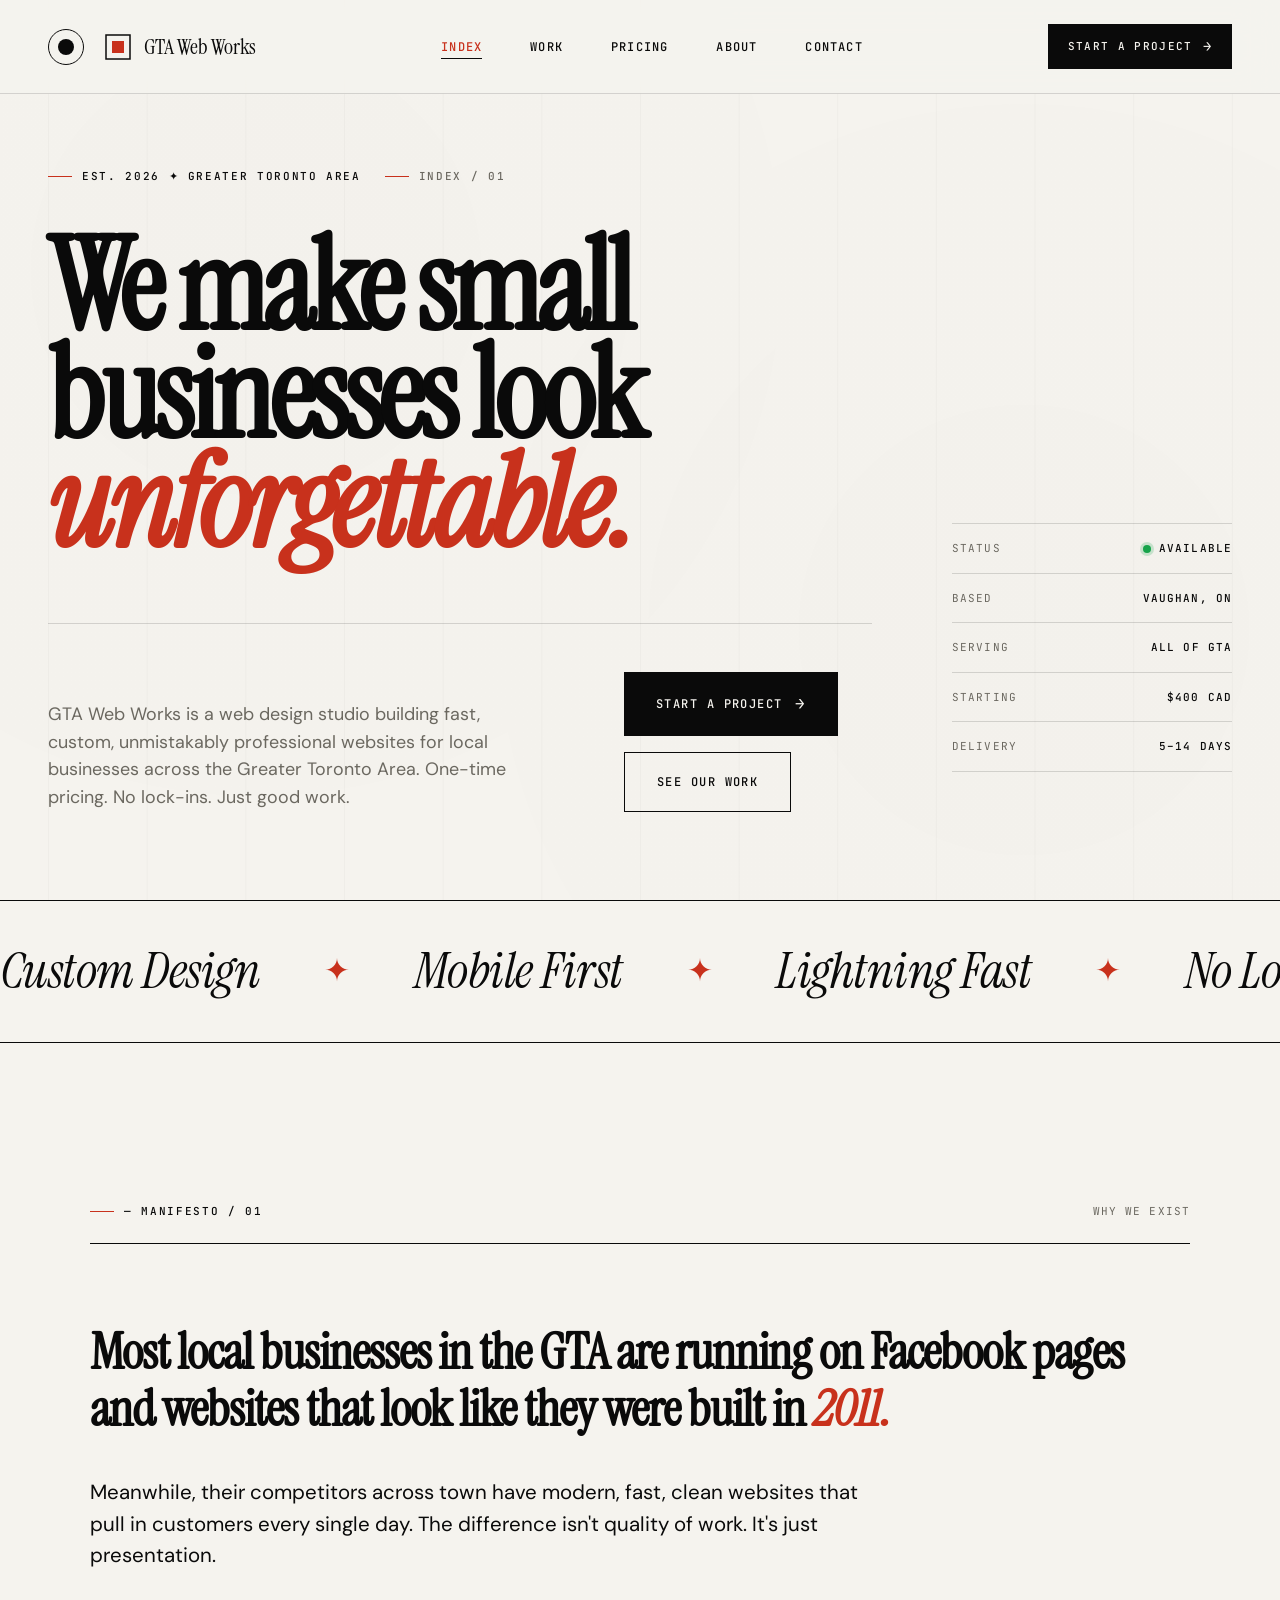
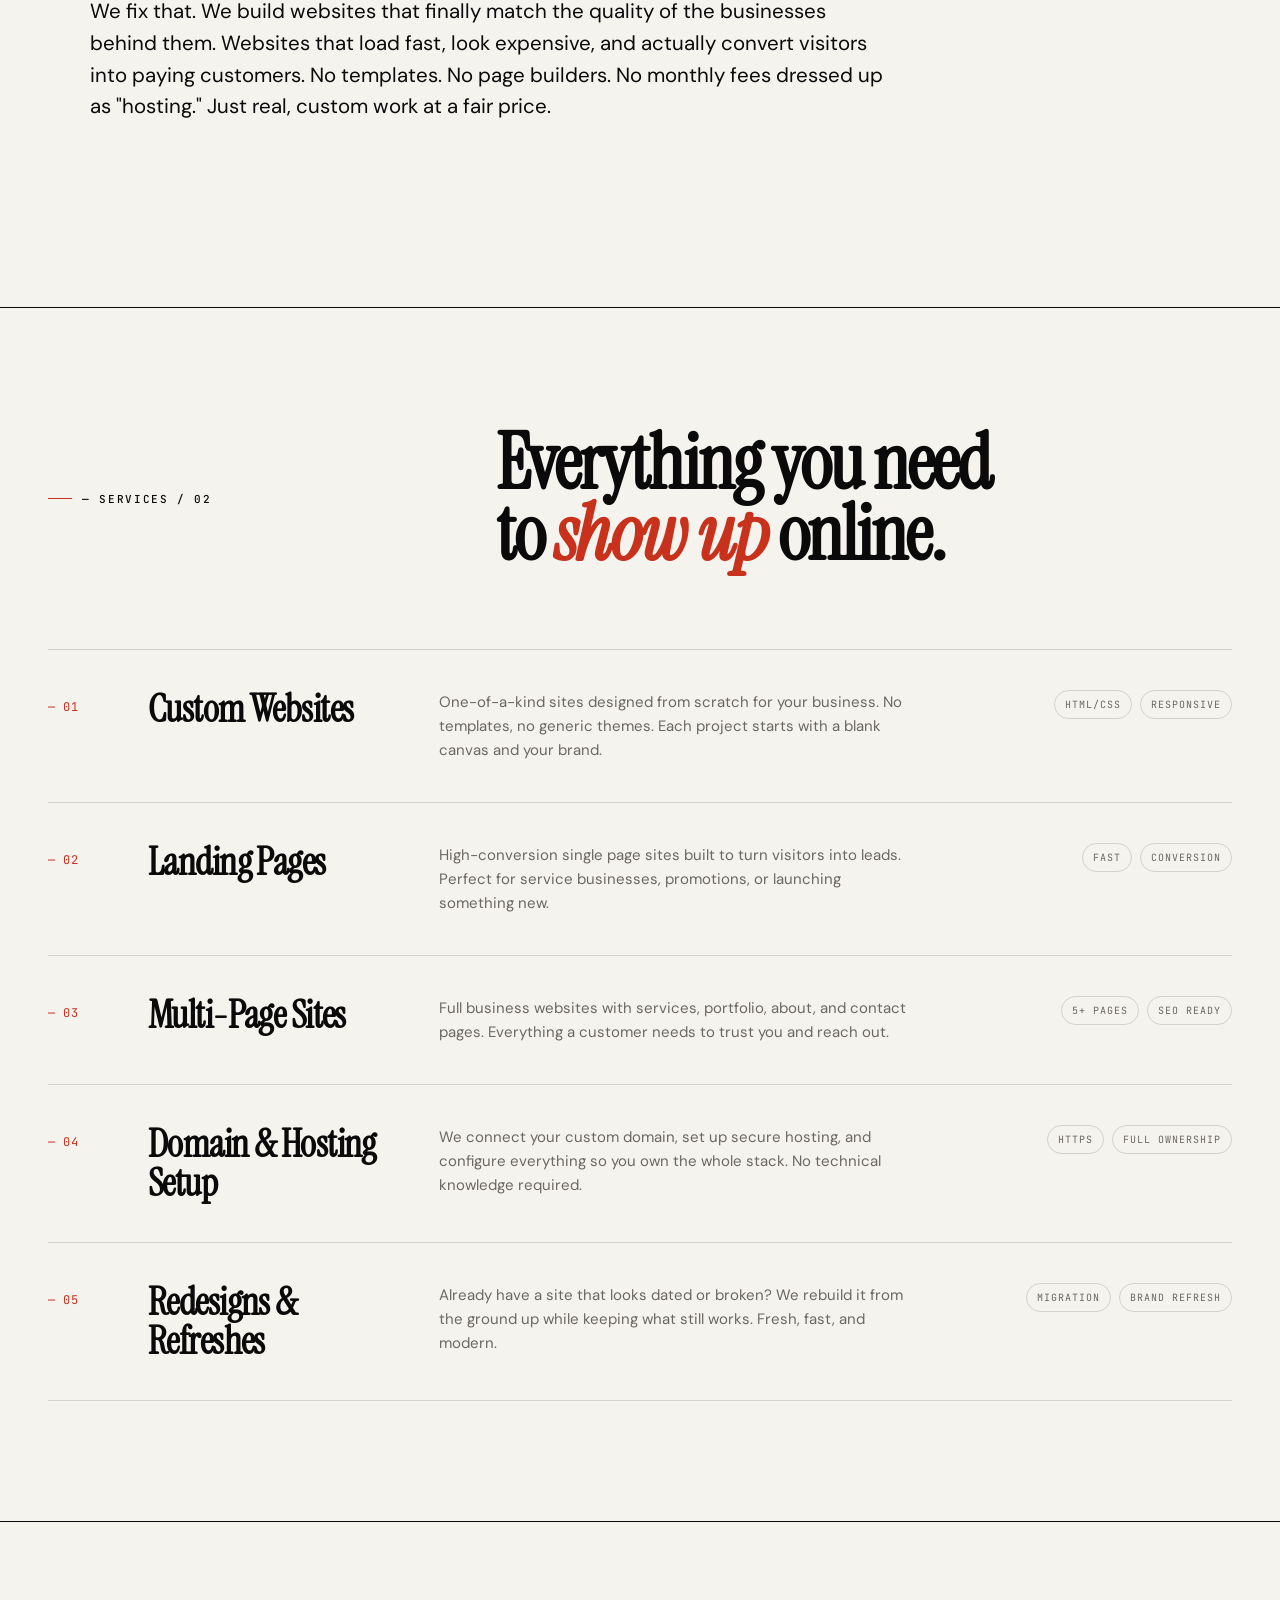
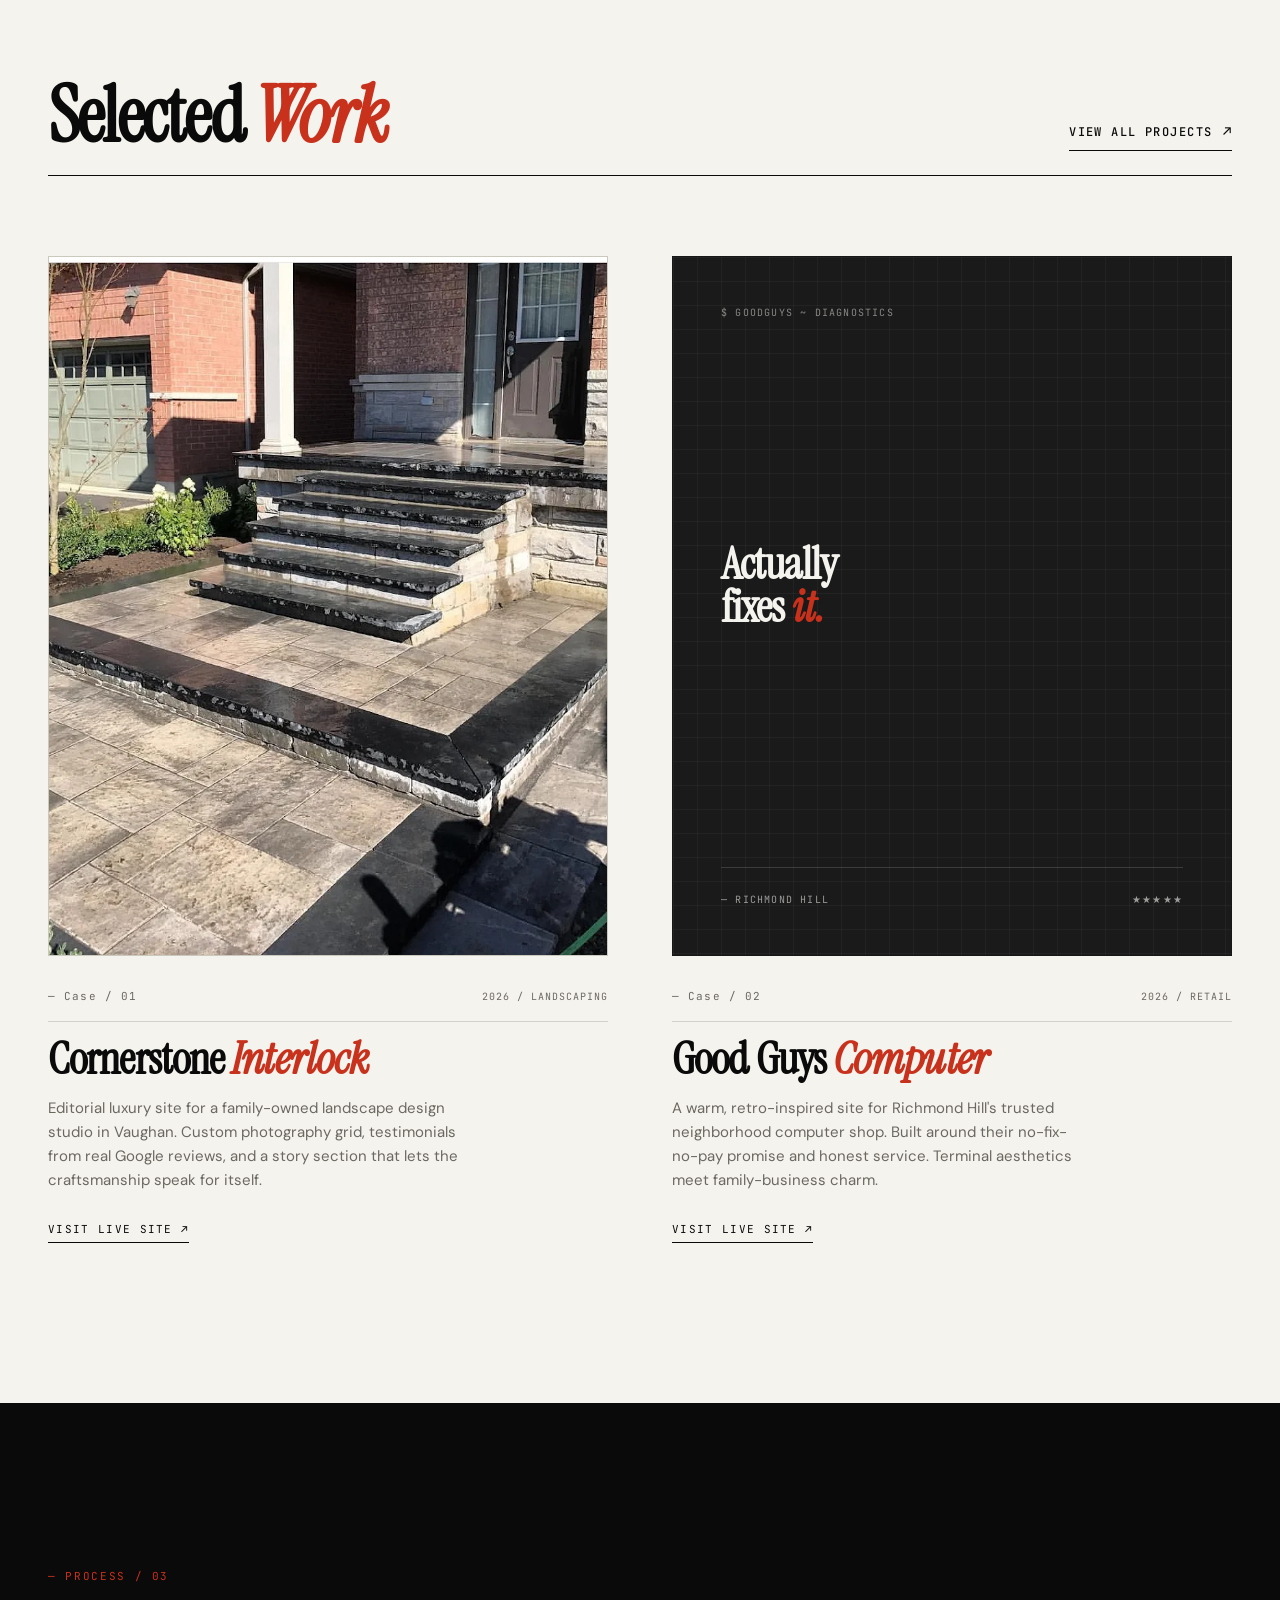
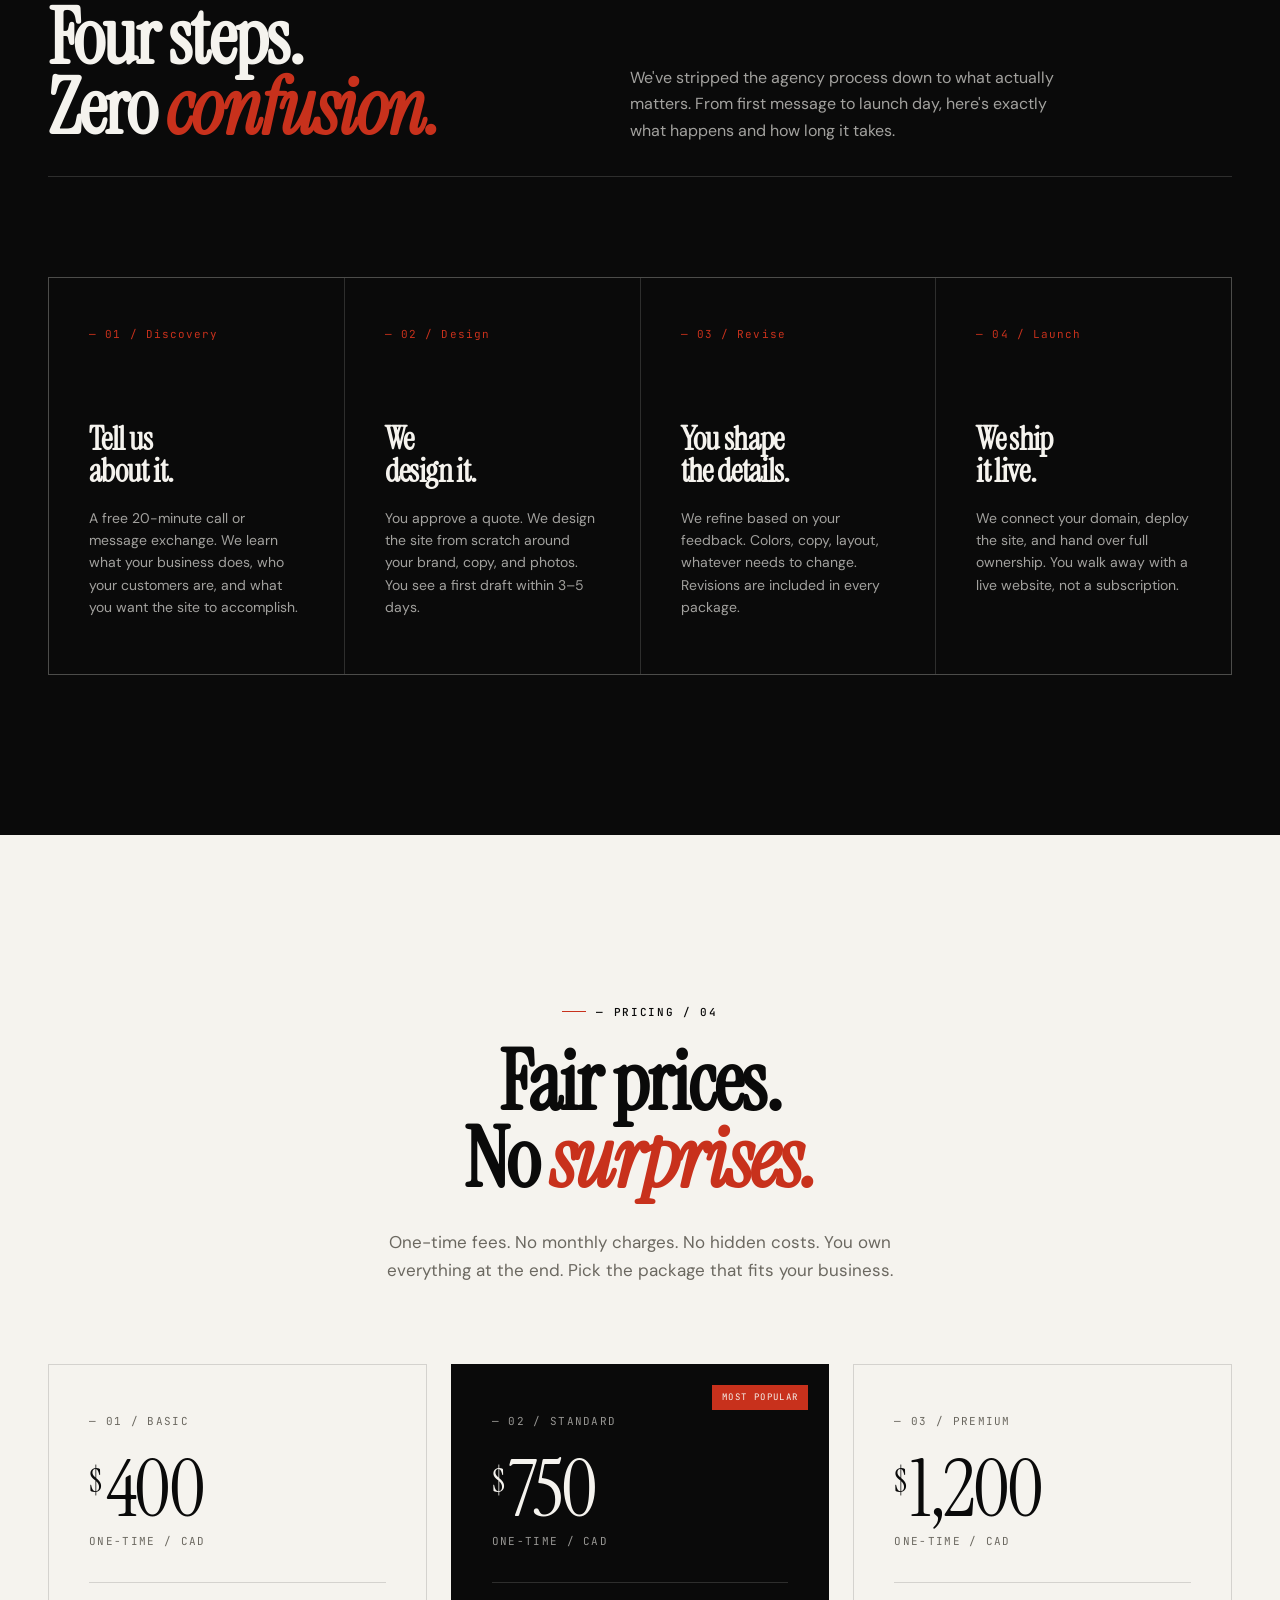
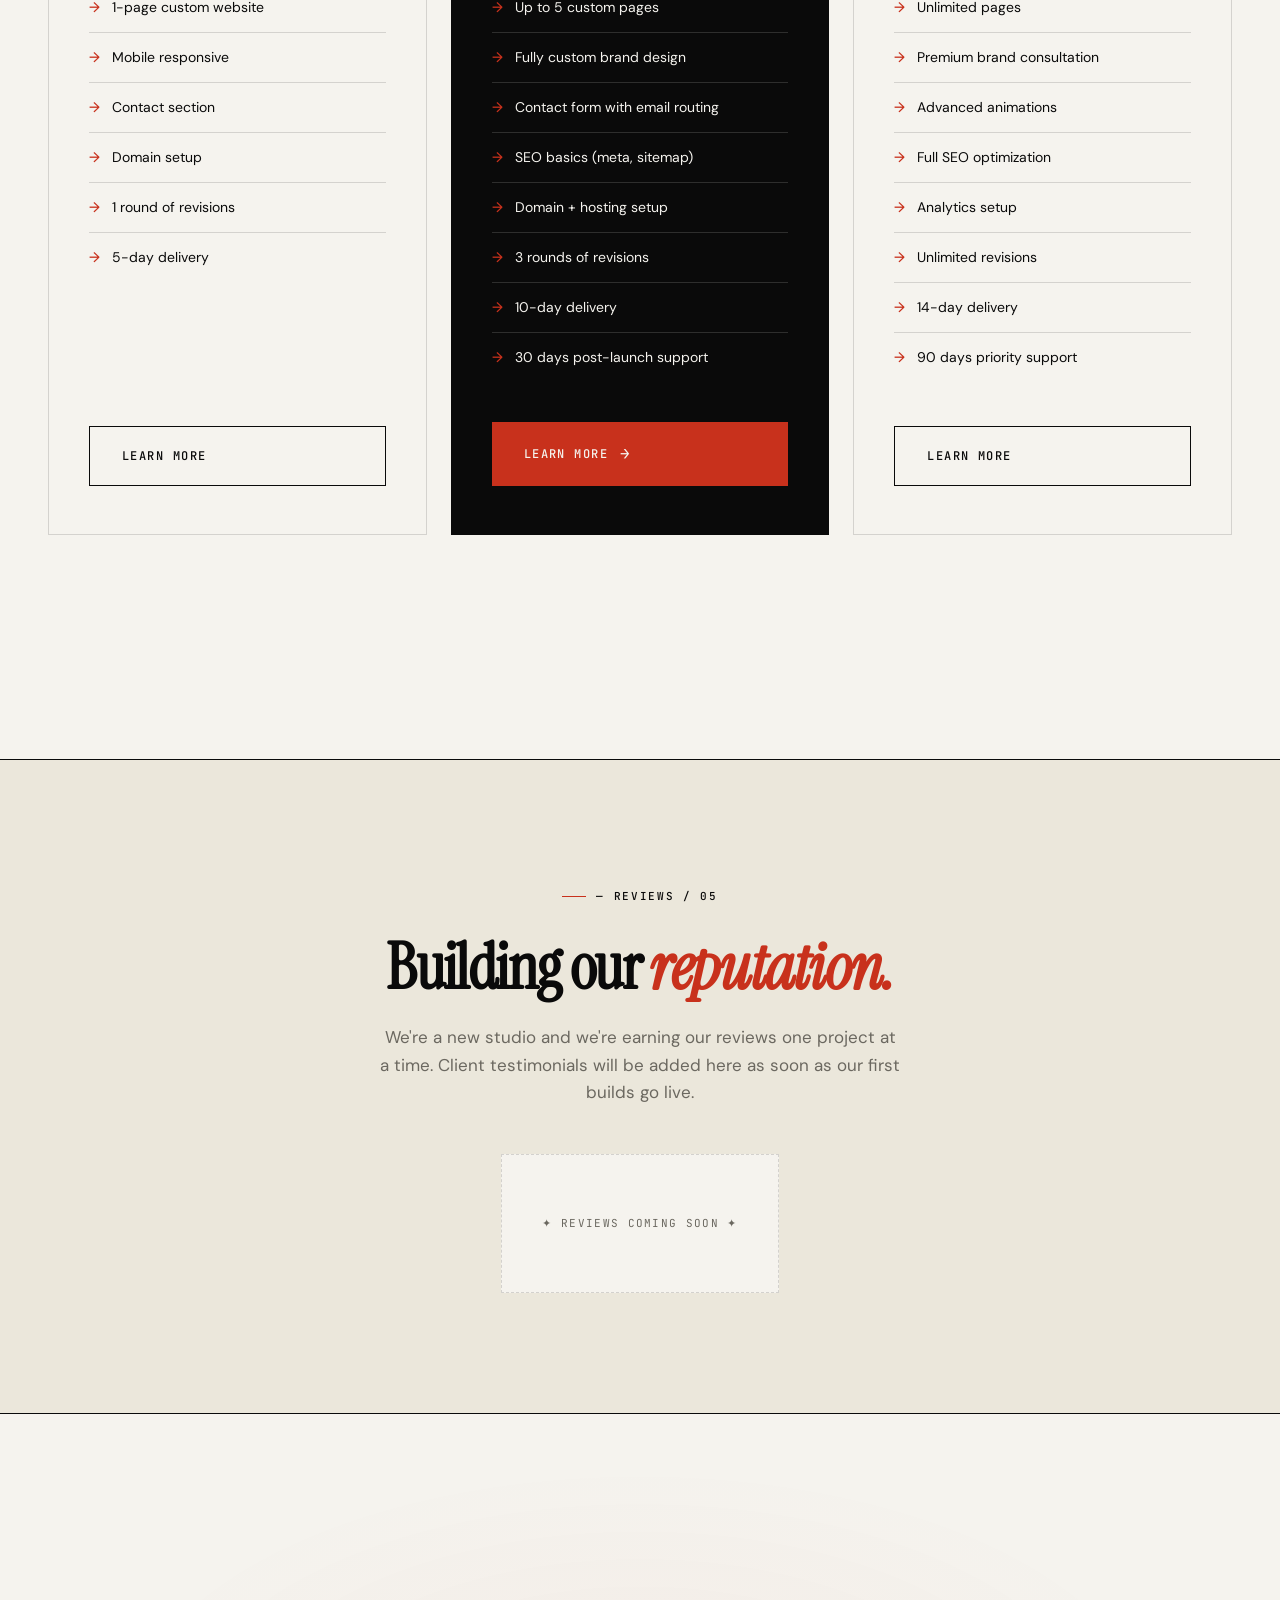
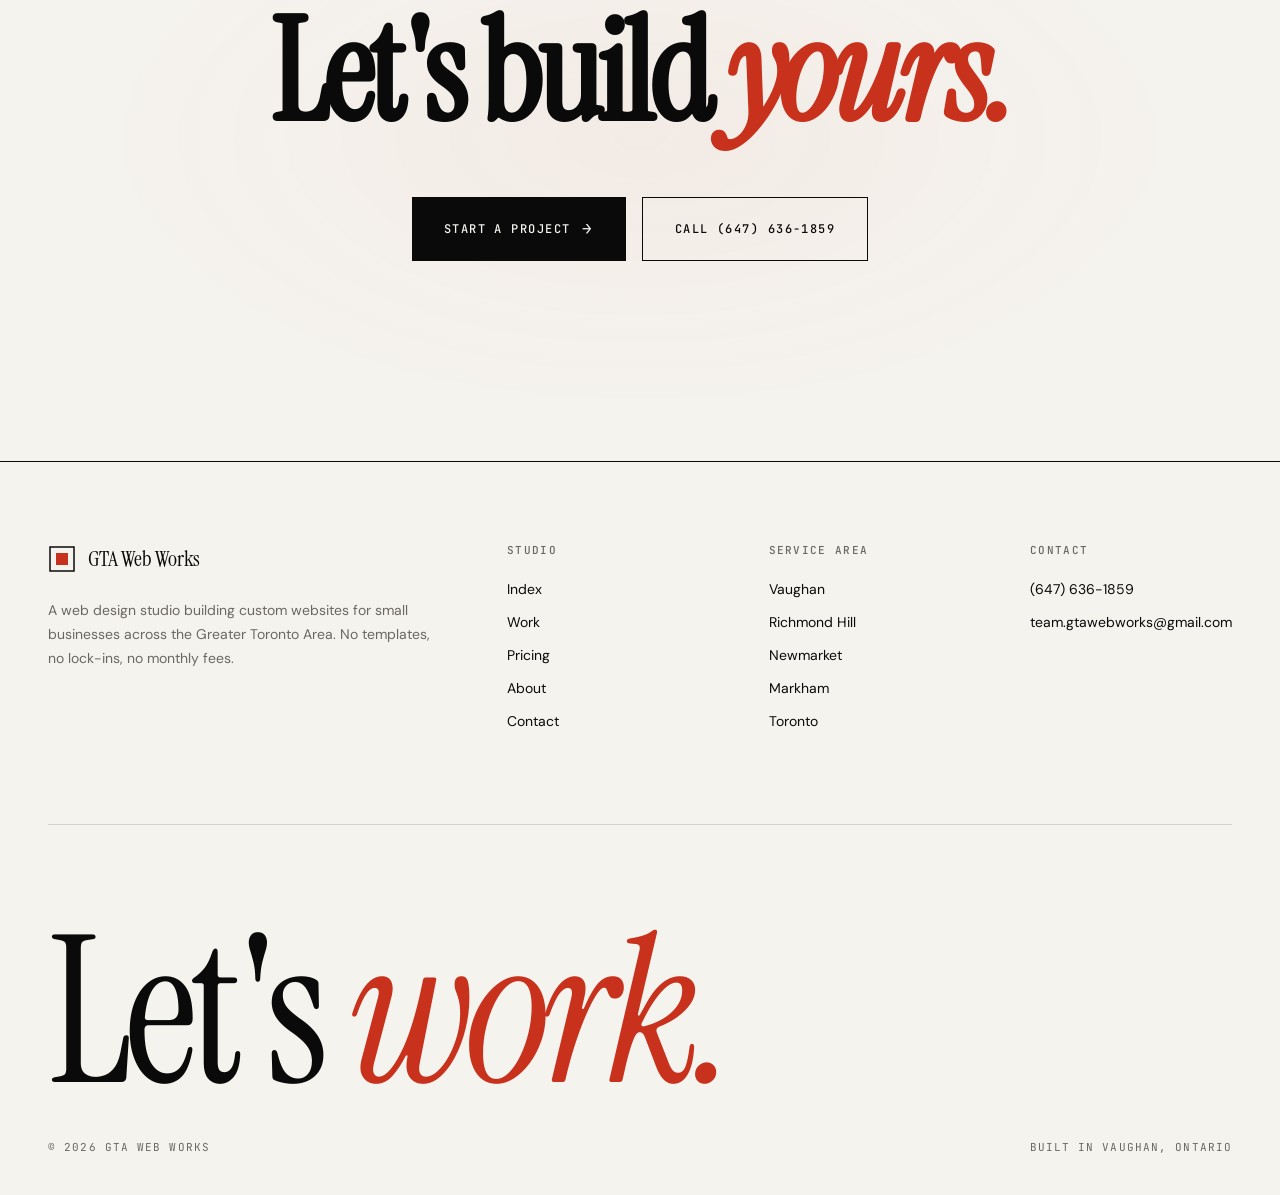
==== commit 7b1cf233: "Add files via upload" ====
--- a/index.html
+++ b/index.html
@@ -787,22 +787,29 @@
 
 <!-- ============ NAV ============ -->
 <nav class="nav">
-  <div class="nav-brand">
-    <div class="nav-brand-mark">
-      <svg viewBox="0 0 28 28" fill="none">
-        <rect x="2" y="2" width="24" height="24" stroke="#0a0a0a" stroke-width="1.5"/>
-        <rect x="8" y="8" width="12" height="12" fill="#c8311c"/>
-      </svg>
-    </div>
-    <span>GTA Web Works</span>
-  </div>
-  <ul class="nav-links">
+  <div class="nav-left">
+    <button class="theme-toggle" id="themeToggle" aria-label="Toggle dark mode">
+      <span class="theme-toggle-inner"></span>
+    </button>
+    <div class="nav-brand">
+      <div class="nav-brand-mark">
+        <svg viewBox="0 0 28 28" fill="none">
+          <rect x="2" y="2" width="24" height="24" stroke="currentColor" stroke-width="1.5"/>
+          <rect x="8" y="8" width="12" height="12" fill="#c8311c"/>
+        </svg>
+      </div>
+      <span>GTA Web Works</span>
+    </div>
+  </div>
+  <div class="nav-center">
+    <ul class="nav-links">
     <li><a href="index.html" class="active">Index</a></li>
     <li><a href="work.html">Work</a></li>
     <li><a href="pricing.html">Pricing</a></li>
     <li><a href="about.html">About</a></li>
     <li><a href="contact.html">Contact</a></li>
   </ul>
+  </div>
   <div class="nav-cta-wrap">
     <a href="contact.html" class="nav-cta">Start a Project</a>
   </div>
@@ -1114,7 +1121,7 @@
         <div class="nav-brand">
           <div class="nav-brand-mark">
             <svg viewBox="0 0 28 28" fill="none">
-              <rect x="2" y="2" width="24" height="24" stroke="#0a0a0a" stroke-width="1.5"/>
+              <rect x="2" y="2" width="24" height="24" stroke="currentColor" stroke-width="1.5"/>
               <rect x="8" y="8" width="12" height="12" fill="#c8311c"/>
             </svg>
           </div>
--- a/styles.css
+++ b/styles.css
@@ -4,7 +4,7 @@
    ================================================ */
 
 :root {
-  /* Color */
+  /* Color — LIGHT MODE (default) */
   --paper: #f5f3ee;
   --paper-2: #ebe7db;
   --paper-3: #ddd8c8;
@@ -16,6 +16,7 @@
   --rule-soft: rgba(10, 10, 10, 0.08);
   --accent: #c8311c;
   --accent-dark: #9e2414;
+  --nav-bg: rgba(245, 243, 238, 0.82);
 
   /* Typography */
   --font-display: 'Instrument Serif', 'Times New Roman', serif;
@@ -26,6 +27,42 @@
   --container: 1440px;
   --gutter: 48px;
   --gutter-mobile: 24px;
+}
+
+/* DARK MODE — applied when html[data-theme="dark"] */
+html[data-theme="dark"] {
+  --paper: #0e0d0b;
+  --paper-2: #181714;
+  --paper-3: #22201b;
+  --ink: #f5f3ee;
+  --ink-2: #ebe7db;
+  --gray: #8a867c;
+  --gray-light: #55524a;
+  --rule: rgba(245, 243, 238, 0.14);
+  --rule-soft: rgba(245, 243, 238, 0.08);
+  --accent: #e8573e;
+  --accent-dark: #c8311c;
+  --nav-bg: rgba(14, 13, 11, 0.82);
+}
+
+/* Smooth theme transitions */
+html {
+  transition: background-color 0.4s ease;
+}
+
+body,
+.nav,
+.footer,
+.services,
+.testimonials,
+.comparison,
+.big-price-card,
+.price-card,
+.work-card-visual,
+.service-row,
+.contact-form-wrap,
+.page-header {
+  transition: background-color 0.4s ease, color 0.4s ease, border-color 0.4s ease;
 }
 
 * {
@@ -170,12 +207,77 @@
   z-index: 100;
   padding: 24px var(--gutter);
   display: grid;
-  grid-template-columns: 1fr auto 1fr;
-  align-items: center;
-  background: rgba(245, 243, 238, 0.82);
+  grid-template-columns: auto 1fr auto;
+  gap: 20px;
+  align-items: center;
+  background: var(--nav-bg);
   backdrop-filter: blur(20px) saturate(1.2);
   -webkit-backdrop-filter: blur(20px) saturate(1.2);
   border-bottom: 1px solid var(--rule);
+}
+
+.nav-left {
+  display: flex;
+  align-items: center;
+  gap: 20px;
+}
+
+.nav-center {
+  display: flex;
+  justify-content: center;
+}
+
+/* Theme toggle button */
+.theme-toggle {
+  width: 36px;
+  height: 36px;
+  border-radius: 50%;
+  border: 1px solid var(--ink);
+  background: transparent;
+  cursor: pointer;
+  position: relative;
+  padding: 0;
+  display: flex;
+  align-items: center;
+  justify-content: center;
+  transition: all 0.4s cubic-bezier(0.2, 0.8, 0.2, 1);
+  flex-shrink: 0;
+}
+
+.theme-toggle:hover {
+  border-color: var(--accent);
+  transform: scale(1.08);
+}
+
+.theme-toggle-inner {
+  width: 16px;
+  height: 16px;
+  border-radius: 50%;
+  background: var(--ink);
+  position: relative;
+  overflow: hidden;
+  transition: all 0.5s cubic-bezier(0.2, 0.8, 0.2, 1);
+}
+
+/* Dark mode: inner circle has a cutout to look like a moon */
+html[data-theme="dark"] .theme-toggle-inner::before {
+  content: '';
+  position: absolute;
+  top: -2px;
+  right: -2px;
+  width: 12px;
+  height: 12px;
+  border-radius: 50%;
+  background: var(--paper);
+  transition: all 0.5s cubic-bezier(0.2, 0.8, 0.2, 1);
+}
+
+.theme-toggle:hover .theme-toggle-inner {
+  background: var(--accent);
+}
+
+html[data-theme="dark"] .theme-toggle:hover .theme-toggle-inner::before {
+  background: var(--paper-2);
 }
 
 .nav-brand {
@@ -268,8 +370,9 @@
 }
 
 @media (max-width: 900px) {
-  .nav { padding: 20px var(--gutter-mobile); grid-template-columns: 1fr auto; }
+  .nav { padding: 20px var(--gutter-mobile); grid-template-columns: auto 1fr auto; }
   .nav-links { display: none; }
+  .nav-center { display: none; }
 }
 
 /* ============ LAYOUT ============ */
@@ -599,3 +702,113 @@
   .page-header { padding: 140px var(--gutter-mobile) 60px; }
   .page-header-inner { grid-template-columns: 1fr; gap: 48px; }
 }
+
+/* ============ DARK MODE OVERRIDES ============ */
+/* Sections that were "dark contrast" in light mode should stay visually
+   dark in dark mode too — but using an elevated dark tone, not paper. */
+
+html[data-theme="dark"] .process,
+html[data-theme="dark"] .values,
+html[data-theme="dark"] .expect,
+html[data-theme="dark"] .testimonials {
+  background: #1a1814;
+  color: #f5f3ee;
+}
+
+html[data-theme="dark"] .process-step,
+html[data-theme="dark"] .value,
+html[data-theme="dark"] .expect-step {
+  background: #1a1814;
+}
+
+html[data-theme="dark"] .process-step:hover,
+html[data-theme="dark"] .value:hover,
+html[data-theme="dark"] .expect-step:hover {
+  background: #222019;
+}
+
+html[data-theme="dark"] .process-title,
+html[data-theme="dark"] .values-header h2,
+html[data-theme="dark"] .expect-header h2,
+html[data-theme="dark"] .testimonials h2,
+html[data-theme="dark"] .process-step h3,
+html[data-theme="dark"] .value h3,
+html[data-theme="dark"] .expect-step h3 {
+  color: #f5f3ee;
+}
+
+/* Featured pricing card — keep it as the dark standout */
+html[data-theme="dark"] .big-price-card.featured,
+html[data-theme="dark"] .price-card.featured {
+  background: #1a1814;
+  color: #f5f3ee;
+  border-color: #2a2620;
+}
+
+html[data-theme="dark"] .big-price-card.featured:hover,
+html[data-theme="dark"] .price-card.featured:hover {
+  background: #222019;
+}
+
+html[data-theme="dark"] .big-price-card.featured .big-price-name,
+html[data-theme="dark"] .price-card.featured .big-price-name {
+  color: #f5f3ee;
+}
+
+/* Buttons — primary button stays dark */
+html[data-theme="dark"] .btn-primary {
+  background: #f5f3ee;
+  color: #0a0a0a;
+}
+
+html[data-theme="dark"] .btn-primary:hover {
+  background: var(--accent);
+  color: #f5f3ee;
+}
+
+html[data-theme="dark"] .nav-cta {
+  background: #f5f3ee;
+  color: #0a0a0a;
+}
+
+html[data-theme="dark"] .nav-cta:hover {
+  background: var(--accent);
+  color: #f5f3ee;
+}
+
+html[data-theme="dark"] .form-submit {
+  background: #f5f3ee;
+  color: #0a0a0a;
+}
+
+html[data-theme="dark"] .form-submit:hover {
+  background: var(--accent);
+  color: #f5f3ee;
+}
+
+/* Good Guys showcase — always dark, stays dark */
+html[data-theme="dark"] .case-showcase-dark {
+  background: #0a0908;
+  border-color: #2a2620;
+}
+
+/* Work card type (Good Guys preview on homepage) */
+html[data-theme="dark"] .work-card-type {
+  background: #0a0908;
+  border-color: #2a2620;
+}
+
+/* Big type in footer */
+html[data-theme="dark"] .footer-big-type {
+  color: var(--ink);
+}
+
+/* Paper texture overlay — soften it in dark mode */
+html[data-theme="dark"] body::before {
+  opacity: 0.15;
+}
+
+/* Grid overlay — barely visible in dark */
+html[data-theme="dark"] body::after {
+  opacity: 0.1;
+}
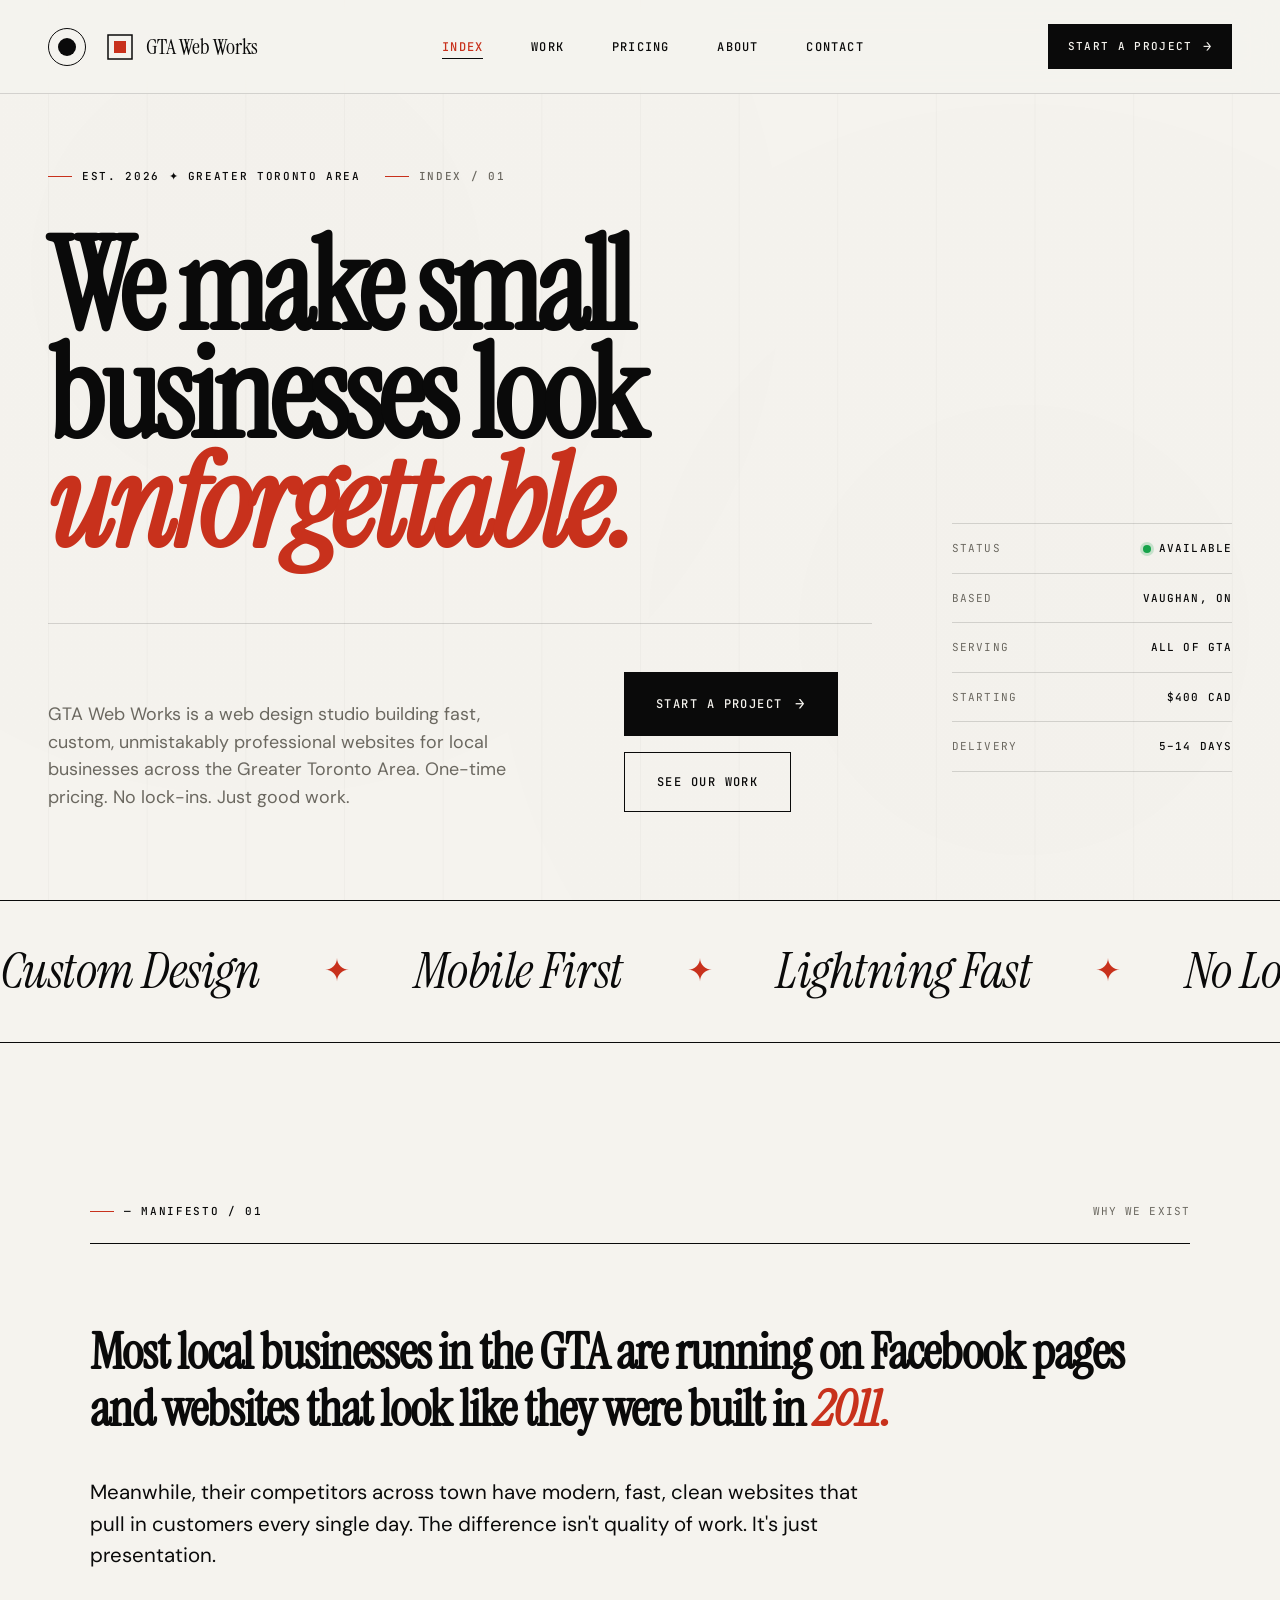
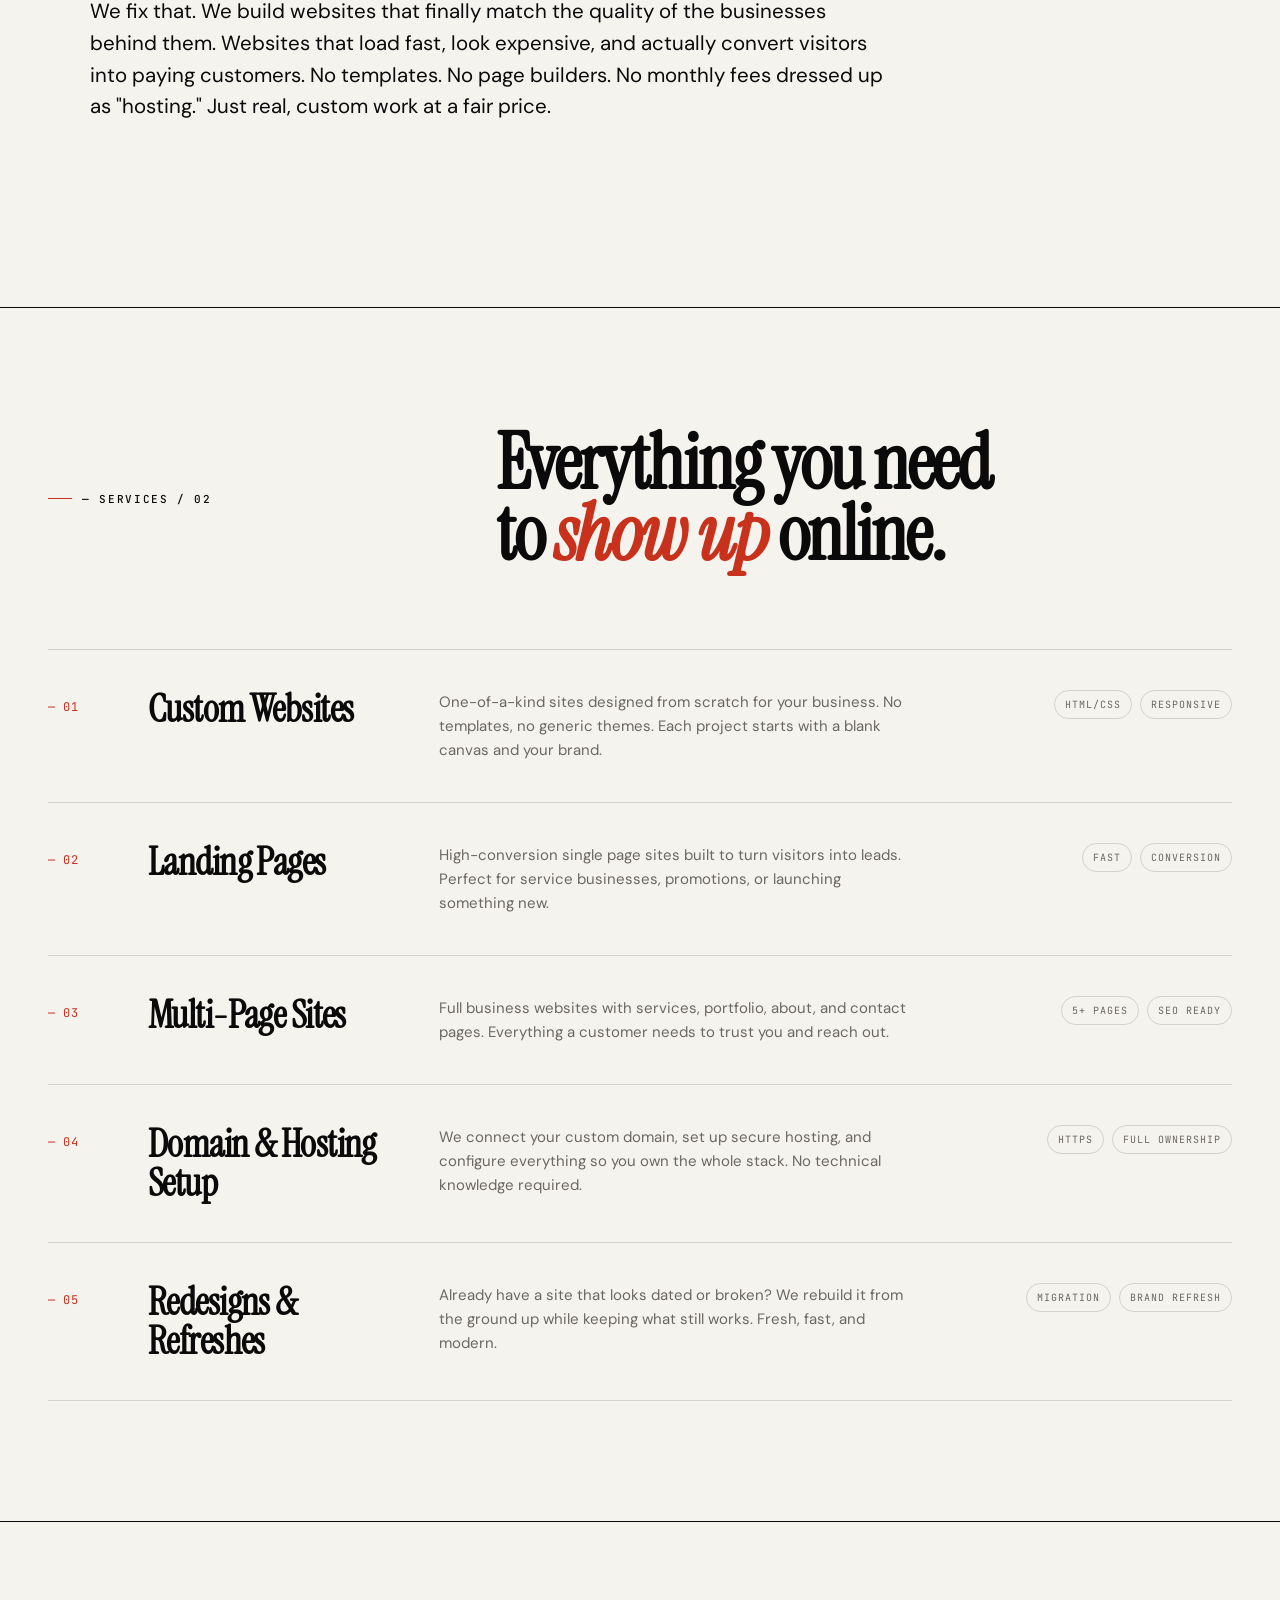
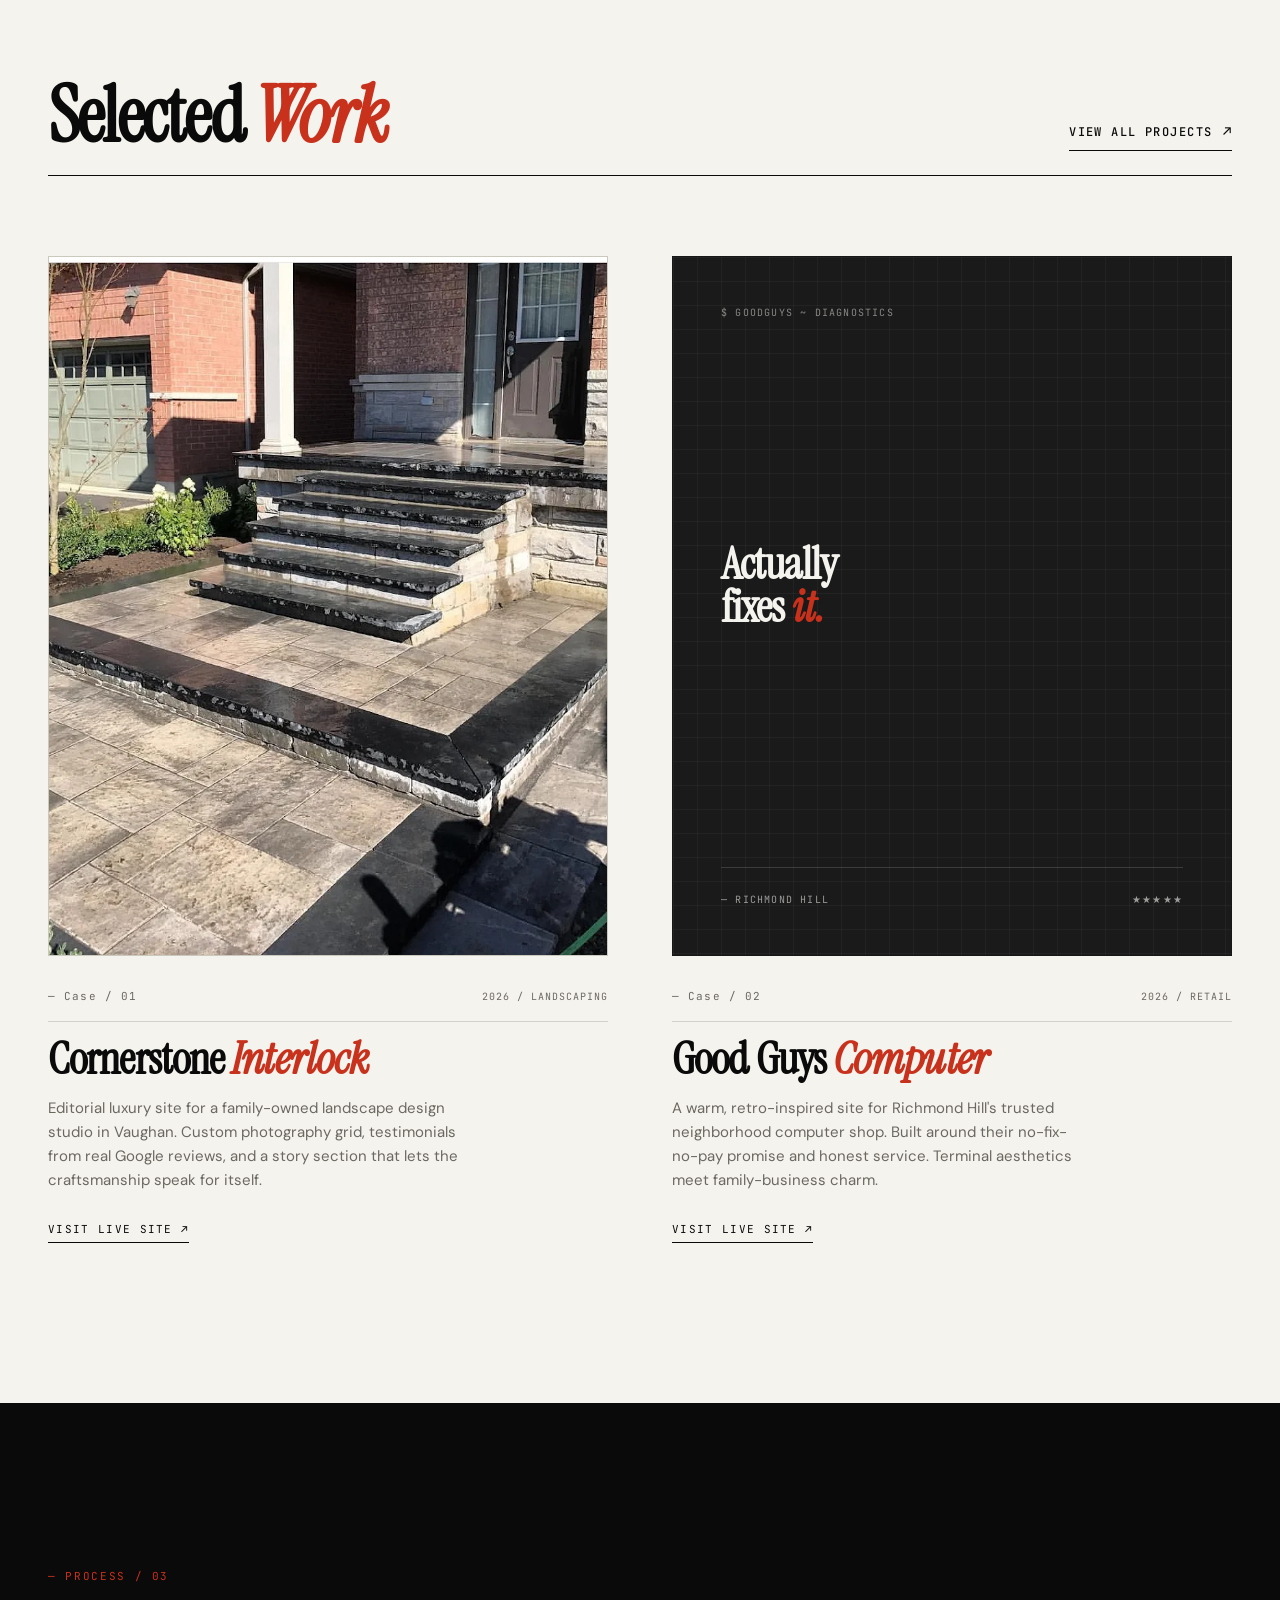
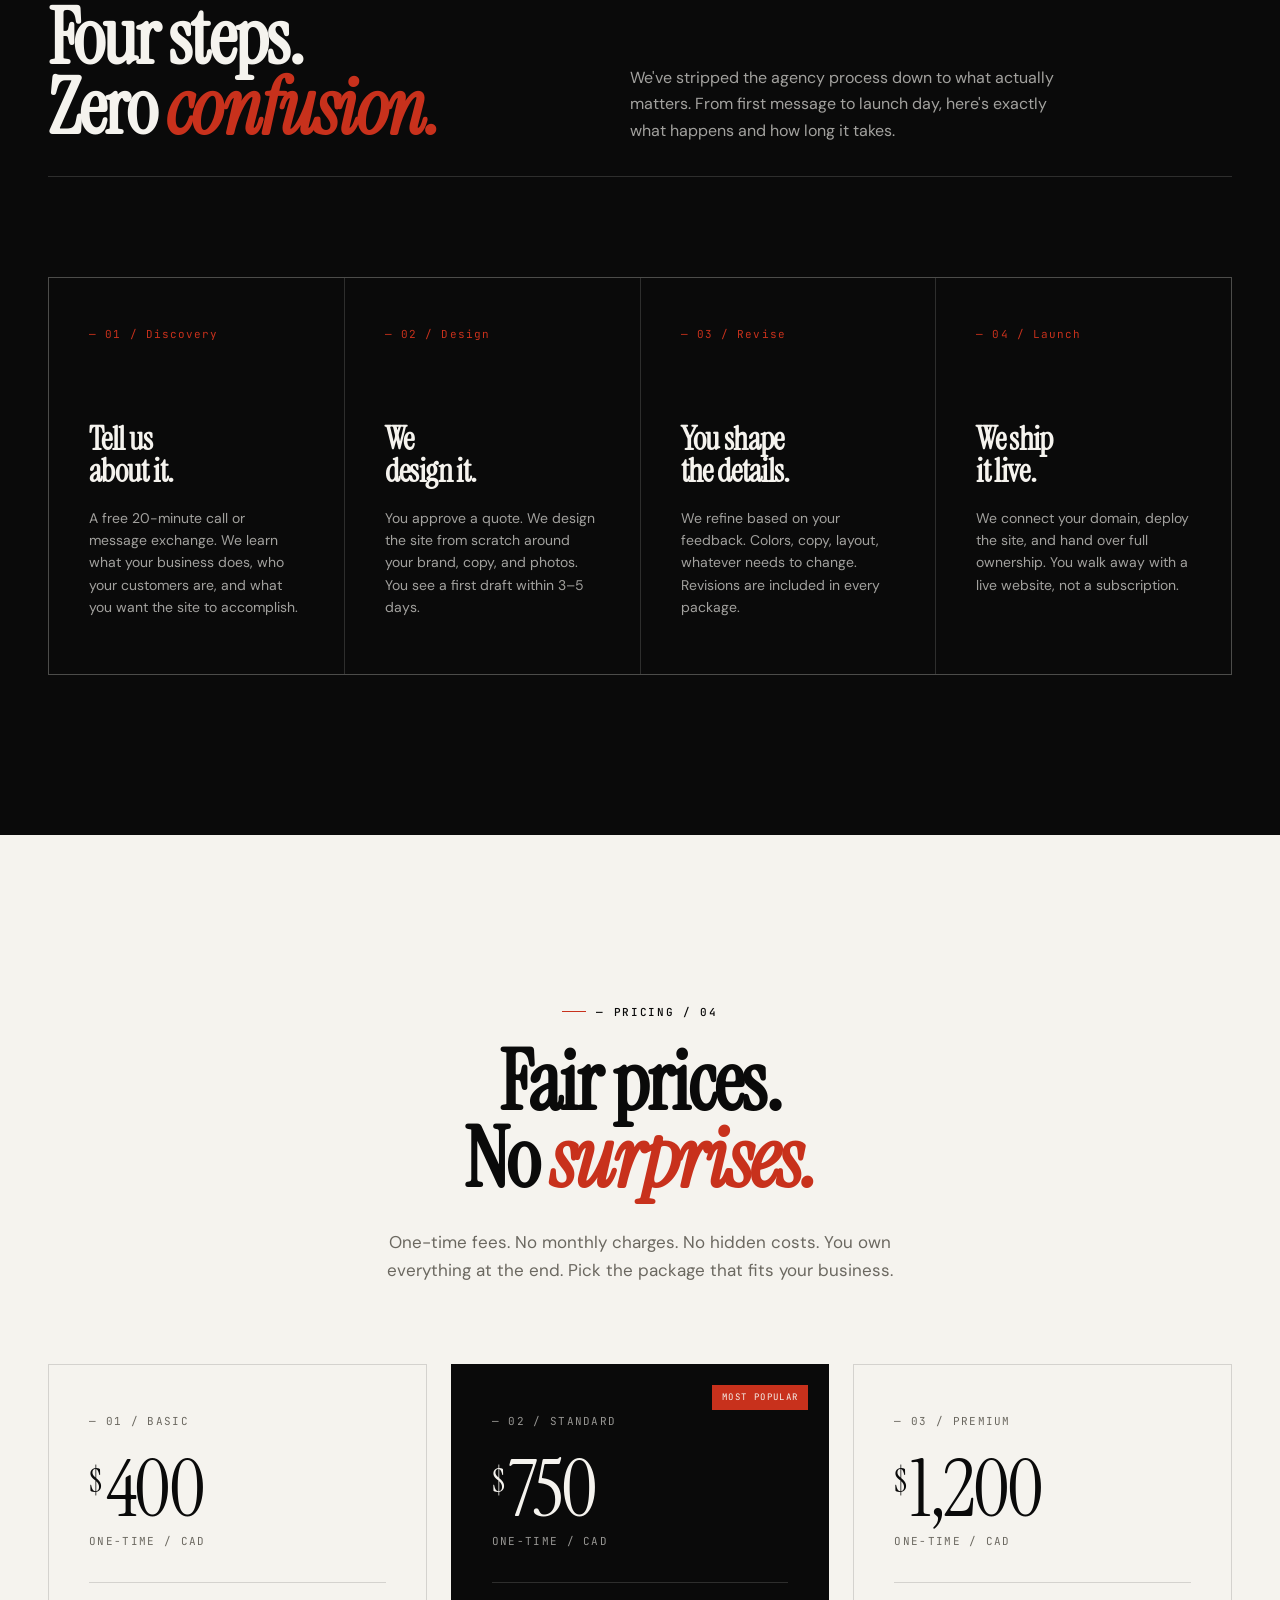
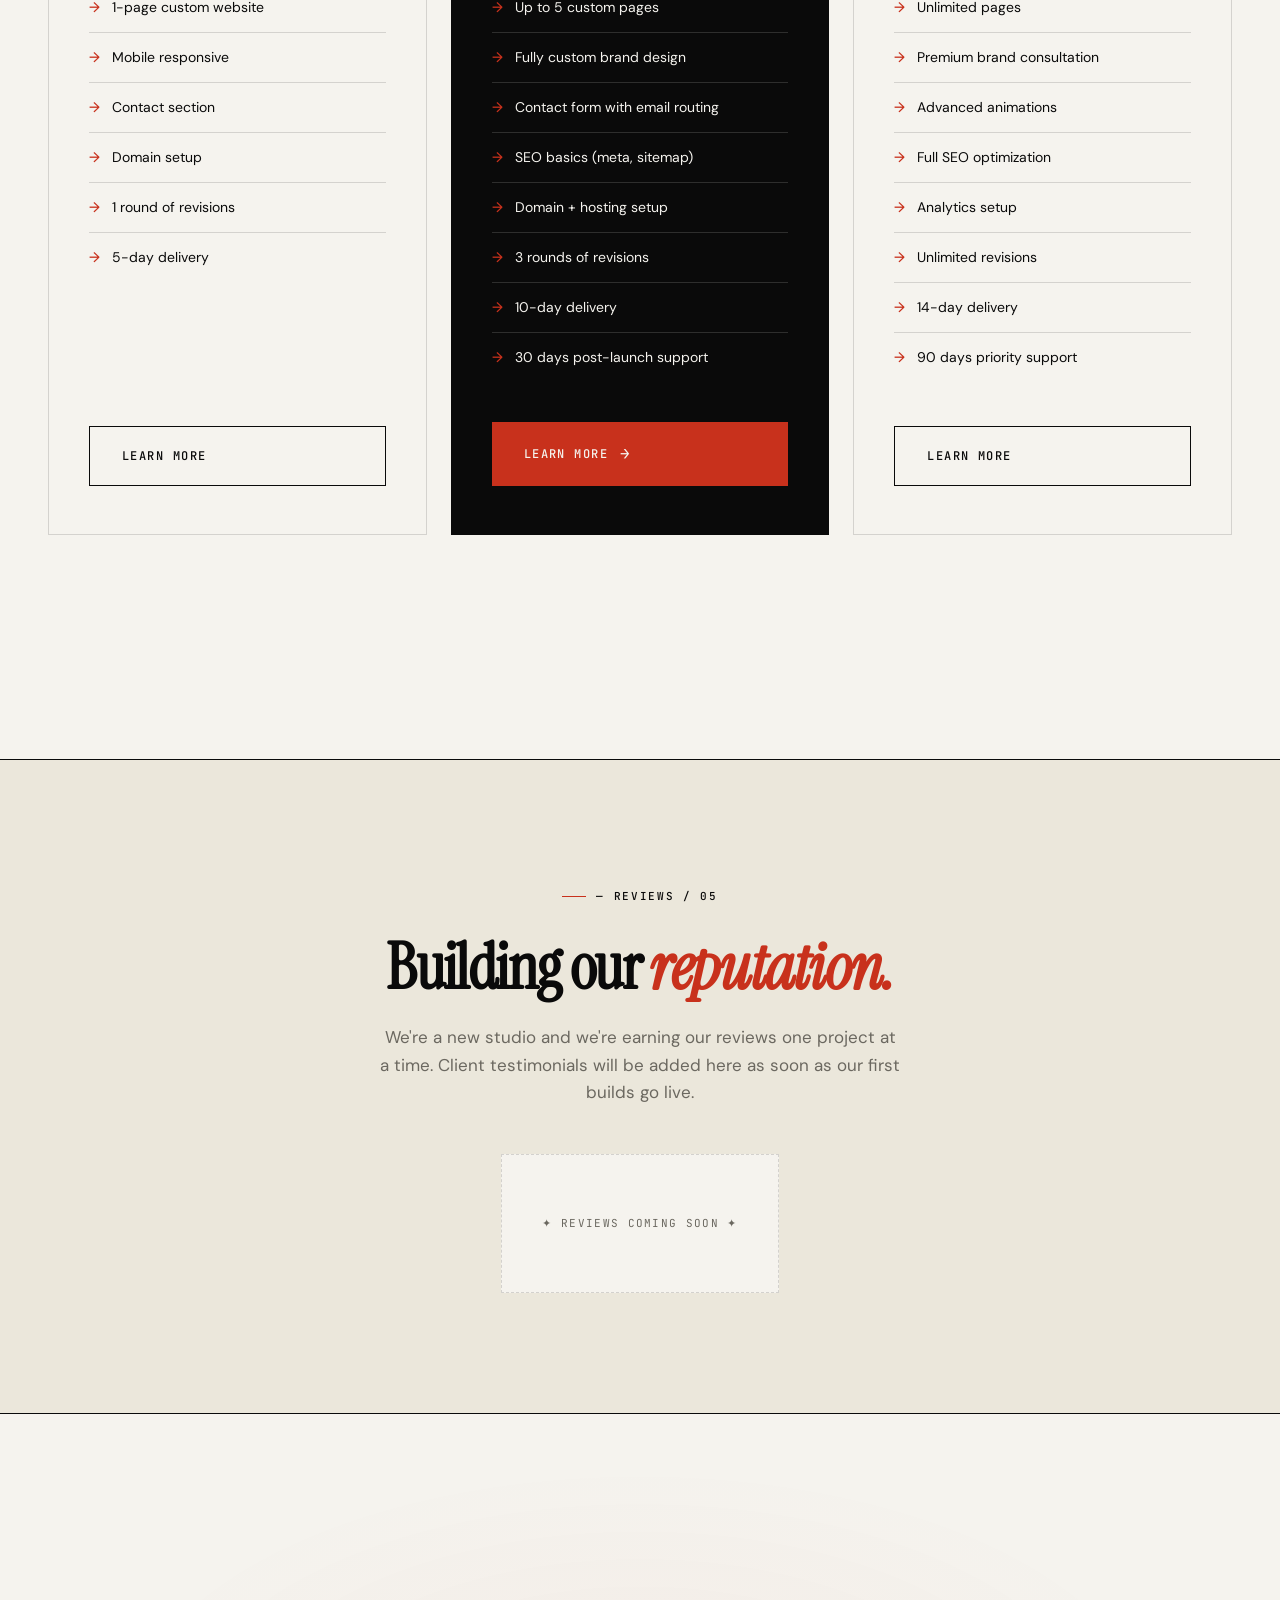
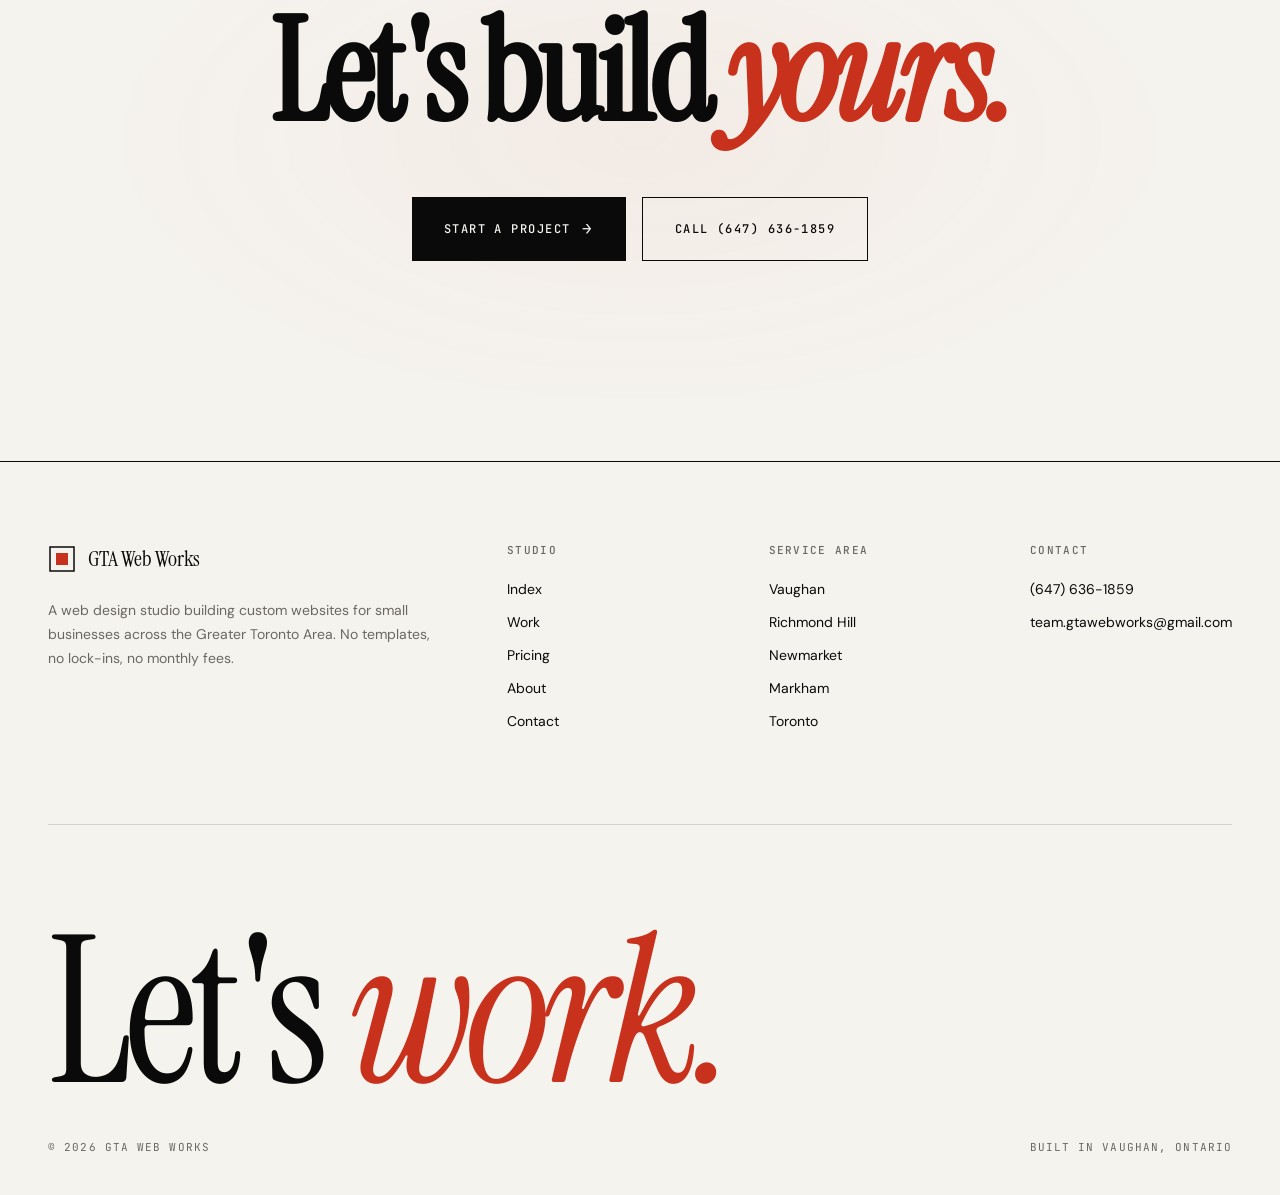
==== commit 9201e421: "Add files via upload" ====
--- a/index.html
+++ b/index.html
@@ -1171,6 +1171,26 @@
 </footer>
 
 <script>
+  // Theme toggle
+  (function() {
+    const root = document.documentElement;
+    const saved = localStorage.getItem('theme');
+    if (saved === 'dark') root.setAttribute('data-theme', 'dark');
+    const toggle = document.getElementById('themeToggle');
+    if (toggle) {
+      toggle.addEventListener('click', () => {
+        const isDark = root.getAttribute('data-theme') === 'dark';
+        if (isDark) {
+          root.removeAttribute('data-theme');
+          localStorage.setItem('theme', 'light');
+        } else {
+          root.setAttribute('data-theme', 'dark');
+          localStorage.setItem('theme', 'dark');
+        }
+      });
+    }
+  })();
+
   const observer = new IntersectionObserver((entries) => {
     entries.forEach(entry => {
       if (entry.isIntersecting) {
--- a/styles.css
+++ b/styles.css
@@ -229,8 +229,8 @@
 
 /* Theme toggle button */
 .theme-toggle {
-  width: 36px;
-  height: 36px;
+  width: 38px;
+  height: 38px;
   border-radius: 50%;
   border: 1px solid var(--ink);
   background: transparent;
@@ -242,6 +242,7 @@
   justify-content: center;
   transition: all 0.4s cubic-bezier(0.2, 0.8, 0.2, 1);
   flex-shrink: 0;
+  overflow: hidden;
 }
 
 .theme-toggle:hover {
@@ -249,35 +250,38 @@
   transform: scale(1.08);
 }
 
+/* The moon: a circle with another circle offset to create crescent shadow */
 .theme-toggle-inner {
-  width: 16px;
-  height: 16px;
+  width: 18px;
+  height: 18px;
   border-radius: 50%;
   background: var(--ink);
   position: relative;
-  overflow: hidden;
-  transition: all 0.5s cubic-bezier(0.2, 0.8, 0.2, 1);
-}
-
-/* Dark mode: inner circle has a cutout to look like a moon */
-html[data-theme="dark"] .theme-toggle-inner::before {
+  transition: background 0.5s cubic-bezier(0.2, 0.8, 0.2, 1);
+}
+
+/* Shadow circle that creates the crescent effect */
+.theme-toggle-inner::before {
   content: '';
   position: absolute;
-  top: -2px;
-  right: -2px;
-  width: 12px;
-  height: 12px;
+  top: 0;
+  left: 0;
+  width: 18px;
+  height: 18px;
   border-radius: 50%;
   background: var(--paper);
-  transition: all 0.5s cubic-bezier(0.2, 0.8, 0.2, 1);
+  transform: translate(-100%, 0) scale(0);
+  transition: transform 0.6s cubic-bezier(0.4, 0.0, 0.2, 1);
+}
+
+/* DARK MODE: slide the shadow circle over to carve out a crescent */
+html[data-theme="dark"] .theme-toggle-inner::before {
+  transform: translate(-35%, -20%) scale(1);
+  background: var(--paper);
 }
 
 .theme-toggle:hover .theme-toggle-inner {
   background: var(--accent);
-}
-
-html[data-theme="dark"] .theme-toggle:hover .theme-toggle-inner::before {
-  background: var(--paper-2);
 }
 
 .nav-brand {
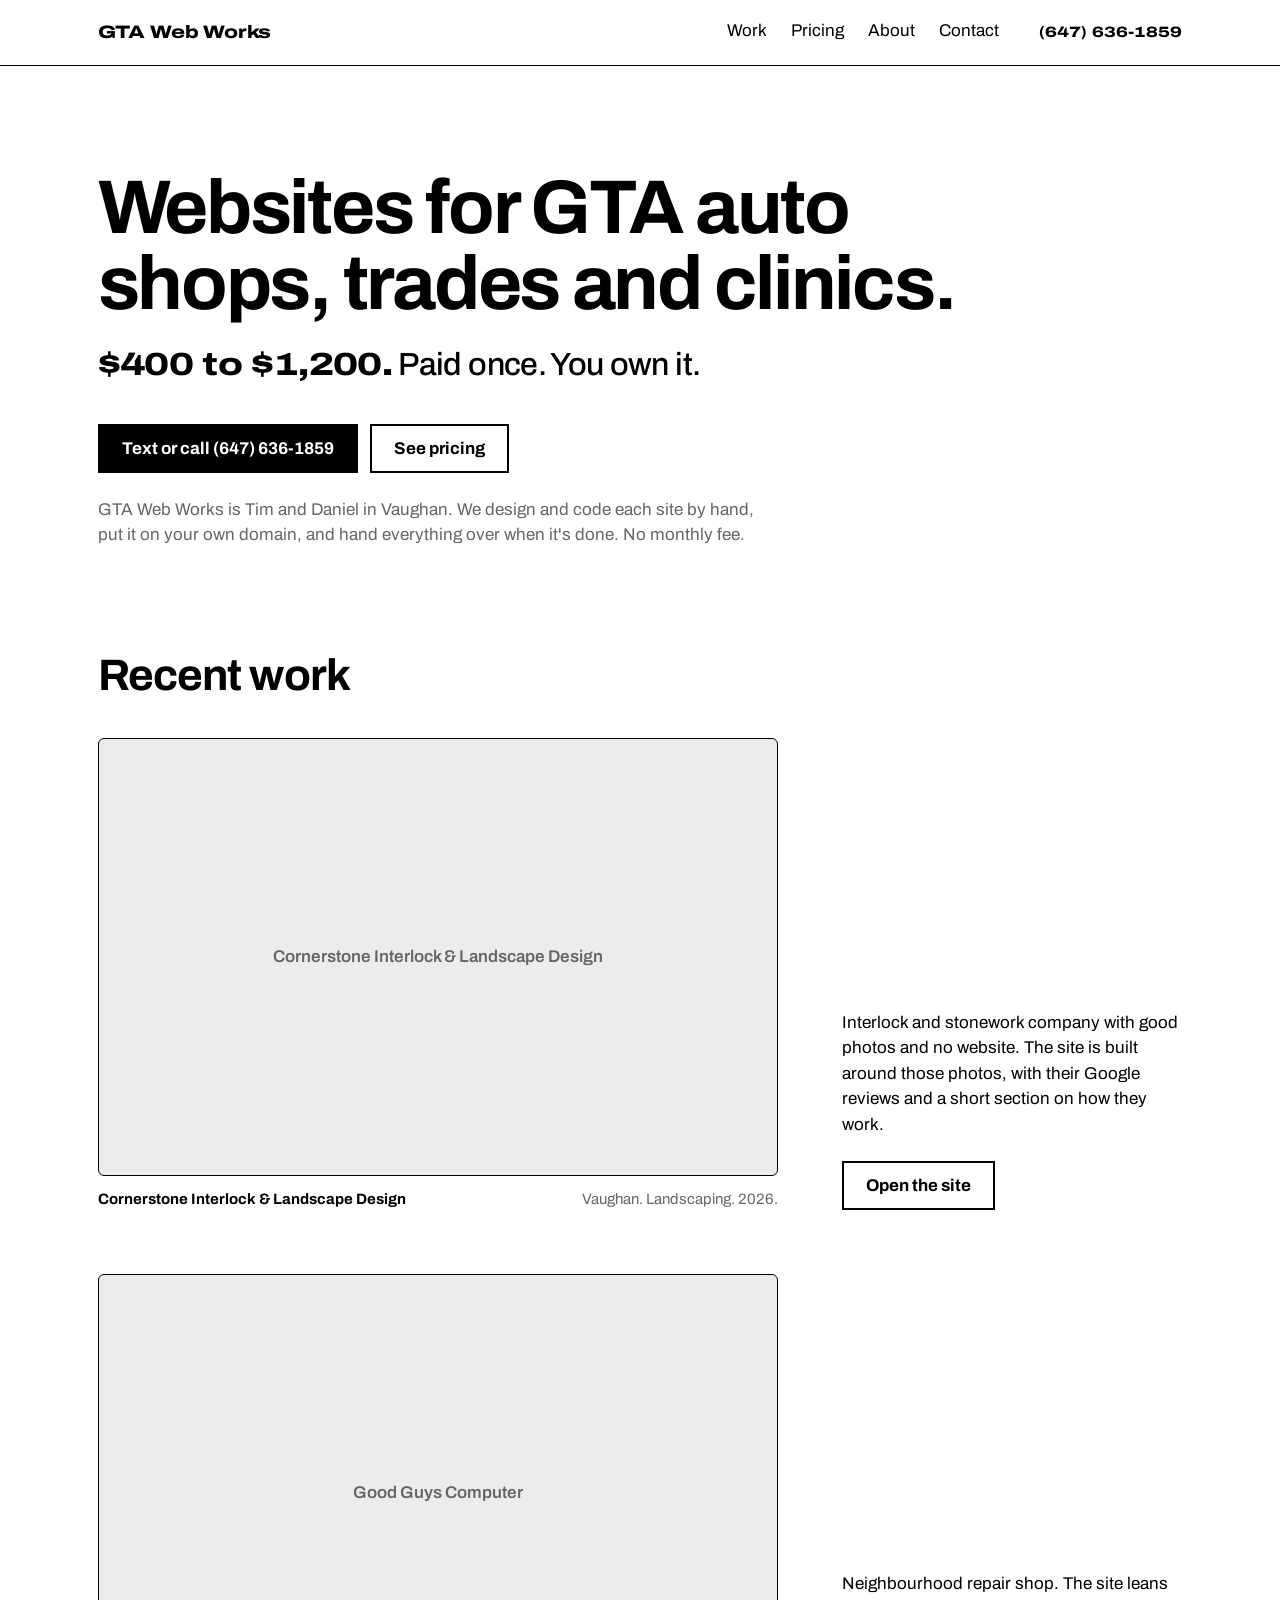
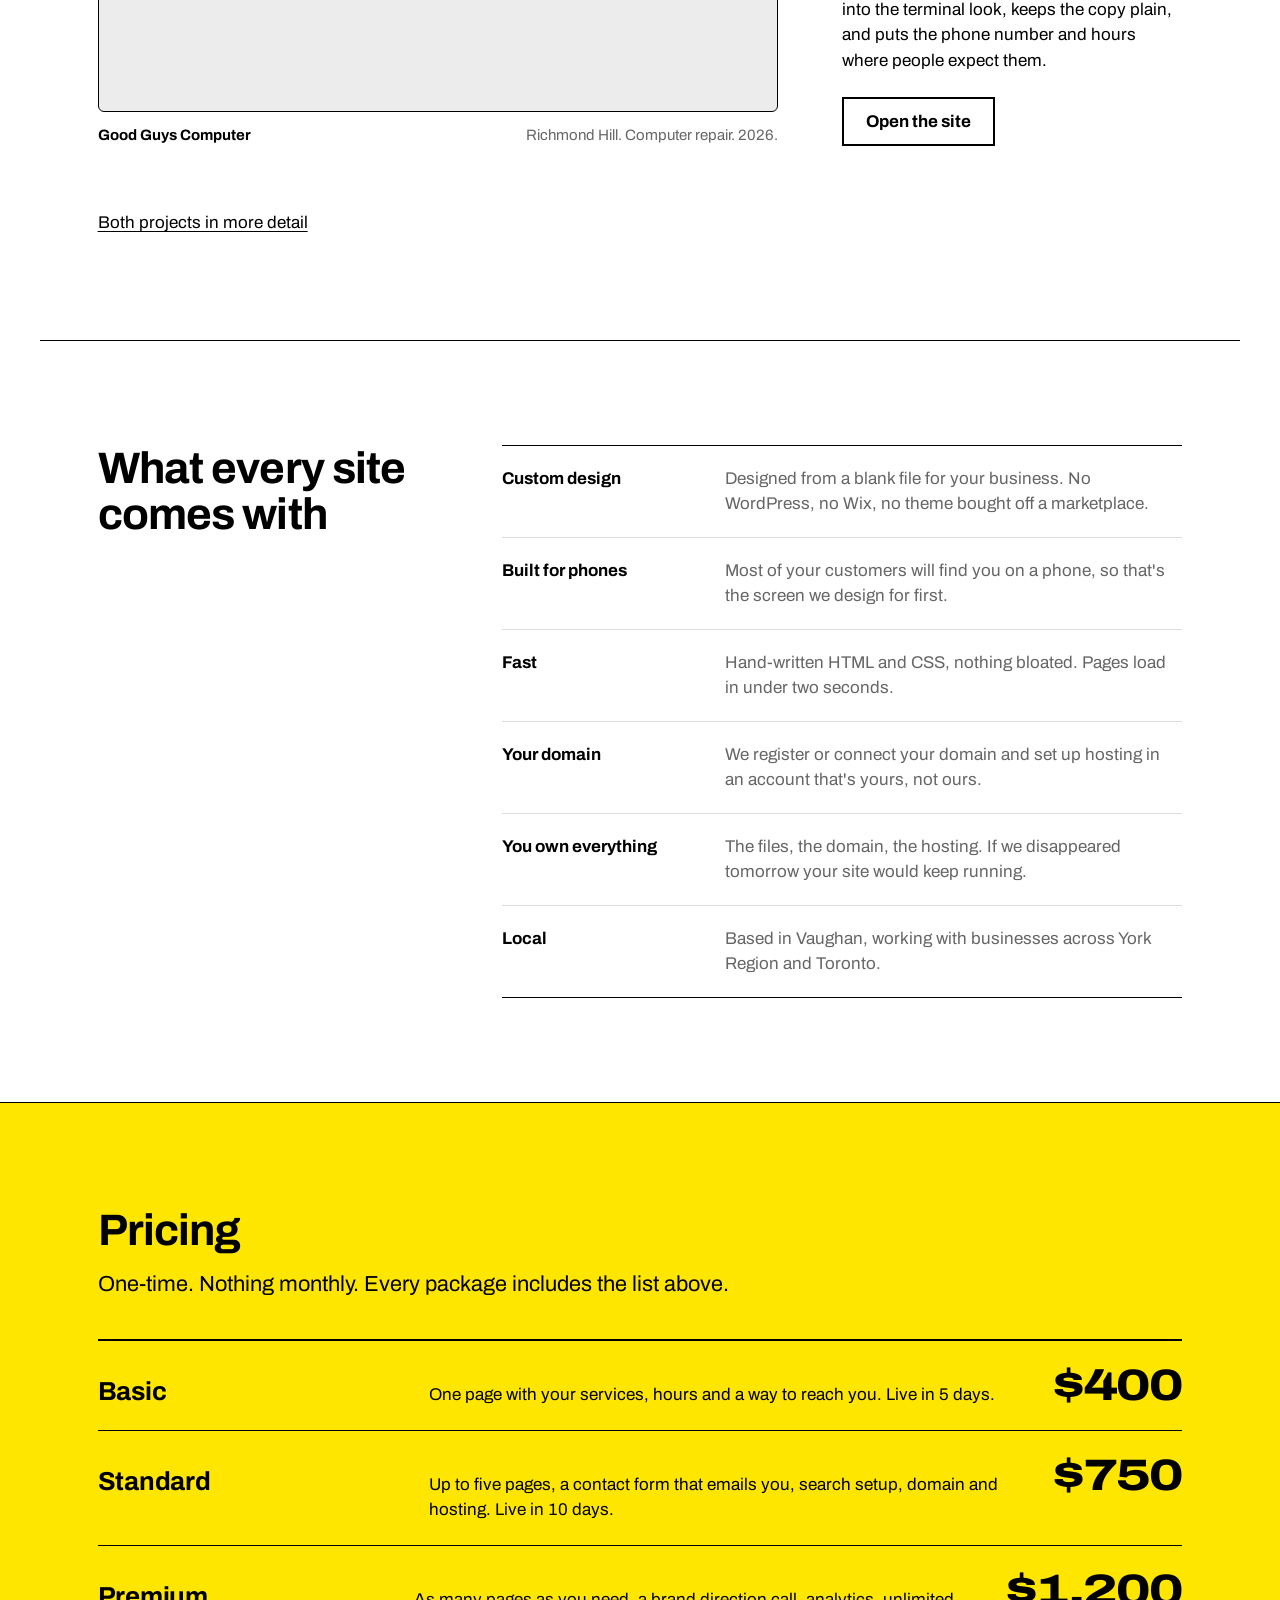
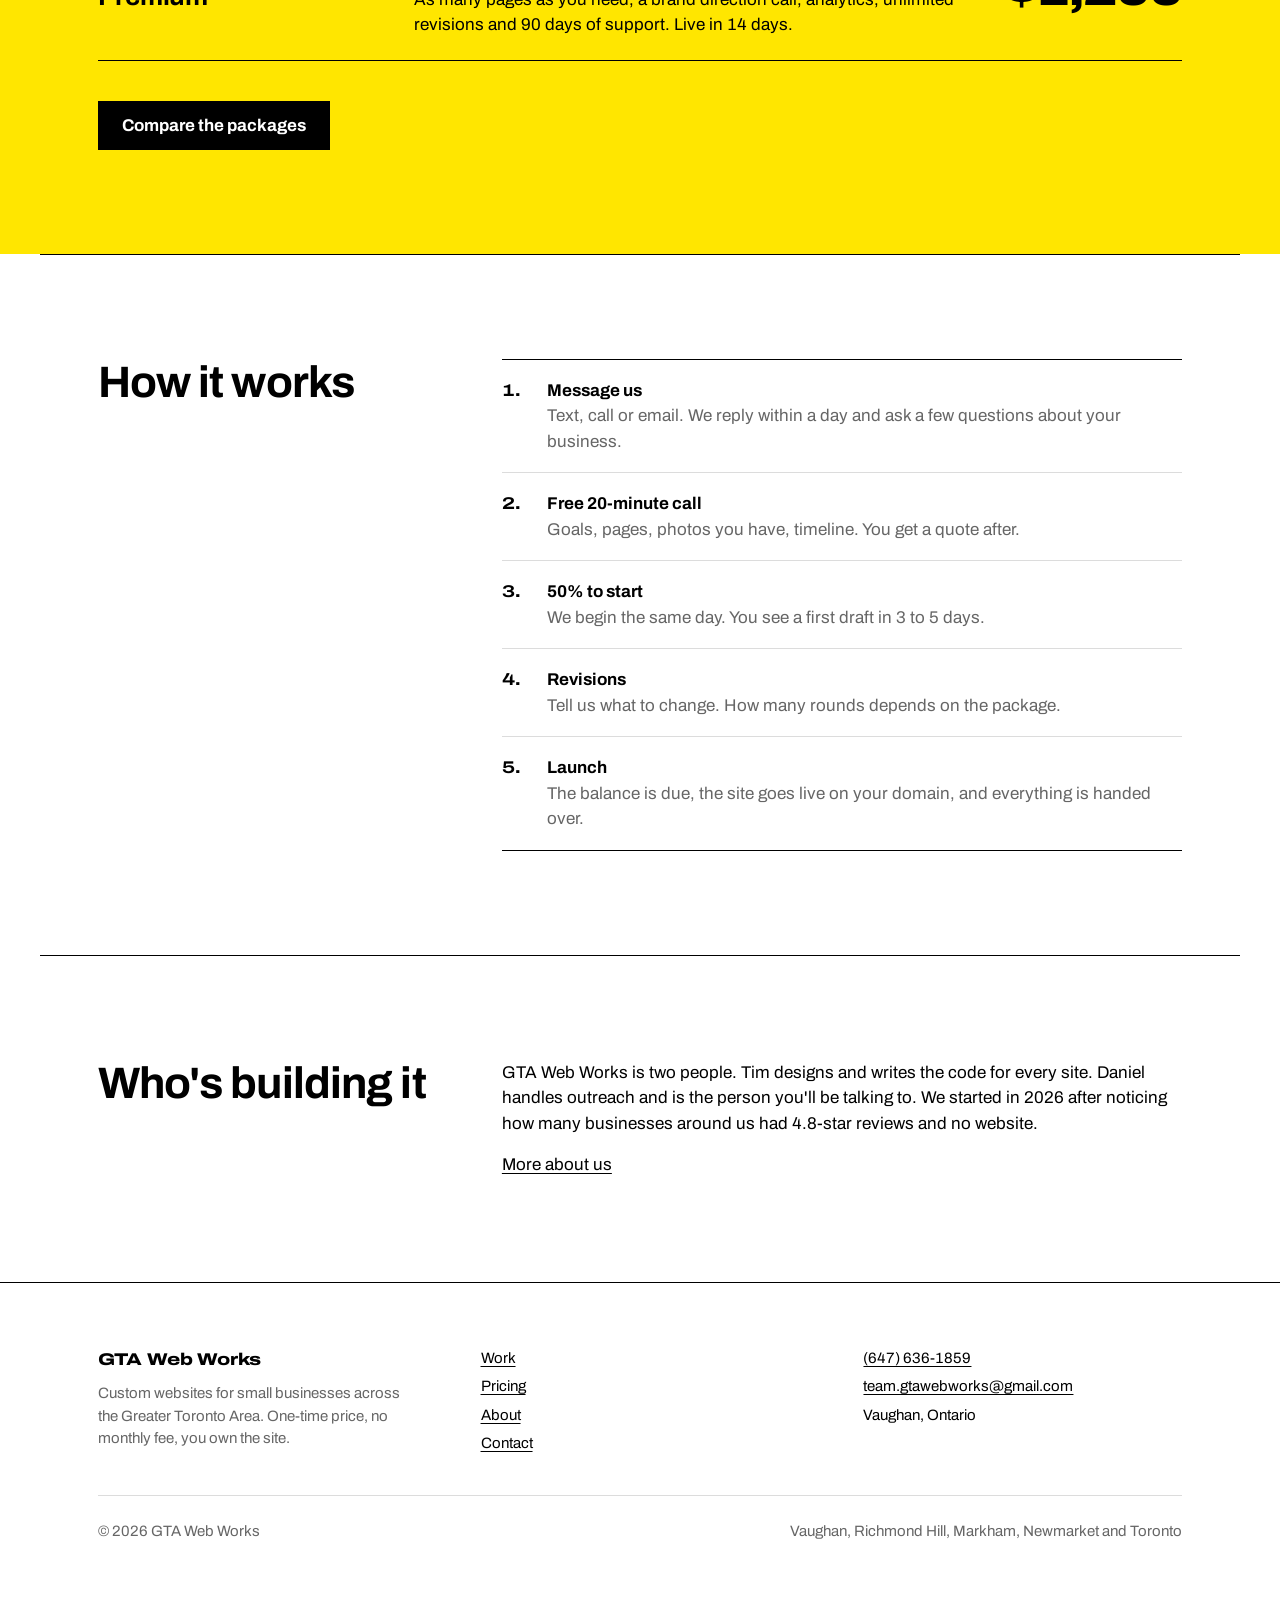
==== commit 1ace6f39: "Add files via upload" ====
--- a/index.html
+++ b/index.html
@@ -1,1206 +1,184 @@
 <!DOCTYPE html>
-<html lang="en">
+<html lang="en-CA">
 <head>
-<meta charset="UTF-8" />
-<meta name="viewport" content="width=device-width, initial-scale=1.0" />
-<title>GTA Web Works — Web Design Studio for the Greater Toronto Area</title>
-<meta name="description" content="We build fast, modern, custom websites for small businesses across the GTA. One-time pricing starting at $400. No lock-ins. No monthly fees." />
-<link rel="preconnect" href="https://fonts.googleapis.com">
-<link rel="preconnect" href="https://fonts.gstatic.com" crossorigin>
-<link href="https://fonts.googleapis.com/css2?family=Instrument+Serif:ital@0;1&family=DM+Sans:opsz,wght@9..40,300;9..40,400;9..40,500;9..40,600;9..40,700&family=JetBrains+Mono:wght@400;500&display=swap" rel="stylesheet">
-<link rel="stylesheet" href="styles.css">
-<style>
-
-  /* ============ HERO ============ */
-  .hero {
-    padding: 160px var(--gutter) 80px;
-    position: relative;
-    min-height: 100vh;
-    display: flex;
-    flex-direction: column;
-    justify-content: center;
-  }
-
-  .hero-grid {
-    max-width: var(--container);
-    margin: 0 auto;
-    width: 100%;
-    display: grid;
-    grid-template-columns: 1fr 280px;
-    gap: 80px;
-    align-items: end;
-  }
-
-  .hero-main h1 {
-    font-family: var(--font-display);
-    font-size: clamp(56px, 10vw, 172px);
-    line-height: 0.85;
-    letter-spacing: -0.035em;
-    margin-bottom: 48px;
-  }
-
-  .hero-main h1 em {
-    font-style: italic;
-    color: var(--accent);
-    position: relative;
-    display: inline-block;
-  }
-
-  .hero-eyebrow-row {
-    display: flex;
-    align-items: center;
-    gap: 24px;
-    margin-bottom: 48px;
-    flex-wrap: wrap;
-  }
-
-  .hero-lede-row {
-    display: grid;
-    grid-template-columns: 2fr 1fr;
-    gap: 80px;
-    align-items: end;
-    margin-top: 64px;
-    padding-top: 48px;
-    border-top: 1px solid var(--rule);
-  }
-
-  .hero-cta-group {
-    display: flex;
-    gap: 16px;
-    flex-wrap: wrap;
-  }
-
-  /* Metadata sidebar */
-  .hero-meta {
-    font-family: var(--font-mono);
-    font-size: 11px;
-    text-transform: uppercase;
-    letter-spacing: 0.1em;
-    color: var(--gray);
-    padding-bottom: 40px;
-  }
-
-  .hero-meta-block {
-    padding: 16px 0;
-    border-top: 1px solid var(--rule);
-    display: flex;
-    justify-content: space-between;
-  }
-
-  .hero-meta-block:last-child {
-    border-bottom: 1px solid var(--rule);
-  }
-
-  .hero-meta-block strong {
-    color: var(--ink);
-    font-weight: 500;
-  }
-
-  .status-dot {
-    display: inline-flex;
-    align-items: center;
-    gap: 8px;
-  }
-
-  .status-dot::before {
-    content: '';
-    width: 8px;
-    height: 8px;
-    border-radius: 50%;
-    background: #16a34a;
-    box-shadow: 0 0 0 3px rgba(22, 163, 74, 0.2);
-    animation: pulse 2s ease-in-out infinite;
-  }
-
-  @keyframes pulse {
-    0%, 100% { box-shadow: 0 0 0 3px rgba(22, 163, 74, 0.2); }
-    50% { box-shadow: 0 0 0 5px rgba(22, 163, 74, 0.05); }
-  }
-
-  @media (max-width: 900px) {
-    .hero { padding: 140px var(--gutter-mobile) 60px; min-height: auto; }
-    .hero-grid { grid-template-columns: 1fr; gap: 48px; }
-    .hero-lede-row { grid-template-columns: 1fr; gap: 32px; }
-  }
-
-  /* ============ MANIFESTO ============ */
-  .manifesto {
-    padding: 160px var(--gutter);
-    position: relative;
-  }
-
-  .manifesto-inner {
-    max-width: 1100px;
-    margin: 0 auto;
-  }
-
-  .manifesto-header {
-    display: flex;
-    justify-content: space-between;
-    align-items: center;
-    margin-bottom: 80px;
-    padding-bottom: 24px;
-    border-bottom: 1px solid var(--ink);
-  }
-
-  .manifesto h2 {
-    font-family: var(--font-display);
-    font-size: clamp(32px, 4vw, 56px);
-    line-height: 1.1;
-    letter-spacing: -0.02em;
-    margin-bottom: 40px;
-  }
-
-  .manifesto h2 em { color: var(--accent); }
-
-  .manifesto p {
-    font-size: clamp(18px, 1.6vw, 22px);
-    line-height: 1.55;
-    color: var(--ink);
-    max-width: 800px;
-    margin-bottom: 24px;
-  }
-
-  @media (max-width: 768px) {
-    .manifesto { padding: 80px var(--gutter-mobile); }
-  }
-
-  /* ============ SERVICES ============ */
-  .services {
-    padding: 120px var(--gutter);
-    border-top: 1px solid var(--ink);
-    border-bottom: 1px solid var(--ink);
-  }
-
-  .services-inner {
-    max-width: var(--container);
-    margin: 0 auto;
-  }
-
-  .services-header {
-    display: grid;
-    grid-template-columns: 1fr 2fr;
-    gap: 80px;
-    margin-bottom: 80px;
-  }
-
-  .services-header-title {
-    font-family: var(--font-display);
-    font-size: clamp(40px, 6vw, 92px);
-    line-height: 0.92;
-    letter-spacing: -0.025em;
-  }
-
-  .services-header-title em { color: var(--accent); }
-
-  .service-row {
-    display: grid;
-    grid-template-columns: 60px 1fr 2fr 1fr;
-    gap: 40px;
-    padding: 40px 0;
-    border-top: 1px solid var(--rule);
-    align-items: start;
-    transition: background 0.4s, padding-left 0.4s;
-  }
-
-  .service-row:last-child {
-    border-bottom: 1px solid var(--rule);
-  }
-
-  .service-row:hover {
-    background: var(--paper-2);
-    padding-left: 24px;
-  }
-
-  .service-num {
-    font-family: var(--font-mono);
-    font-size: 12px;
-    color: var(--accent);
-    letter-spacing: 0.05em;
-    padding-top: 8px;
-  }
-
-  .service-title {
-    font-family: var(--font-display);
-    font-size: clamp(28px, 3vw, 42px);
-    line-height: 1;
-    letter-spacing: -0.015em;
-  }
-
-  .service-desc {
-    font-size: 15px;
-    line-height: 1.6;
-    color: var(--gray);
-    max-width: 480px;
-  }
-
-  .service-tags {
-    display: flex;
-    flex-wrap: wrap;
-    gap: 8px;
-    justify-content: flex-end;
-  }
-
-  .service-tag {
-    font-family: var(--font-mono);
-    font-size: 10px;
-    text-transform: uppercase;
-    letter-spacing: 0.1em;
-    padding: 6px 10px;
-    border: 1px solid var(--rule);
-    border-radius: 999px;
-    color: var(--gray);
-  }
-
-  @media (max-width: 900px) {
-    .services { padding: 80px var(--gutter-mobile); }
-    .services-header { grid-template-columns: 1fr; gap: 32px; margin-bottom: 48px; }
-    .service-row { grid-template-columns: 40px 1fr; gap: 20px; padding: 32px 0; }
-    .service-row:hover { padding-left: 0; background: transparent; }
-    .service-desc { grid-column: 2; }
-    .service-tags { grid-column: 2; justify-content: flex-start; }
-  }
-
-  /* ============ WORK PREVIEW ============ */
-  .work-preview {
-    padding: 160px var(--gutter);
-  }
-
-  .work-inner {
-    max-width: var(--container);
-    margin: 0 auto;
-  }
-
-  .work-header {
-    display: grid;
-    grid-template-columns: 1fr auto;
-    align-items: end;
-    gap: 40px;
-    margin-bottom: 80px;
-    padding-bottom: 24px;
-    border-bottom: 1px solid var(--ink);
-  }
-
-  .work-header h2 {
-    font-family: var(--font-display);
-    font-size: clamp(40px, 6vw, 96px);
-    line-height: 0.9;
-    letter-spacing: -0.025em;
-  }
-
-  .work-header h2 em { color: var(--accent); }
-
-  .work-grid {
-    display: grid;
-    grid-template-columns: 1fr 1fr;
-    gap: 64px;
-  }
-
-  .work-card {
-    display: block;
-    position: relative;
-  }
-
-  .work-card-visual {
-    aspect-ratio: 4/5;
-    background: var(--paper-2);
-    margin-bottom: 32px;
-    overflow: hidden;
-    position: relative;
-    border: 1px solid var(--rule);
-  }
-
-  .work-card-visual img {
-    width: 100%;
-    height: 100%;
-    object-fit: cover;
-    transition: transform 1.2s cubic-bezier(0.2, 0.8, 0.2, 1);
-  }
-
-  .work-card:hover .work-card-visual img {
-    transform: scale(1.05);
-  }
-
-  /* Typographic visual for Good Guys */
-  .work-card-type {
-    aspect-ratio: 4/5;
-    background: #1a1a1a;
-    color: #f5f3ee;
-    margin-bottom: 32px;
-    padding: 48px;
-    display: flex;
-    flex-direction: column;
-    justify-content: space-between;
-    position: relative;
-    overflow: hidden;
-    border: 1px solid var(--rule);
-  }
-
-  .work-card-type::before {
-    content: '';
-    position: absolute;
-    inset: 0;
-    background-image:
-      linear-gradient(rgba(245, 243, 238, 0.04) 1px, transparent 1px),
-      linear-gradient(90deg, rgba(245, 243, 238, 0.04) 1px, transparent 1px);
-    background-size: 24px 24px;
-  }
-
-  .work-card-type > * { position: relative; }
-
-  .work-card-type-title {
-    font-family: var(--font-display);
-    font-size: clamp(48px, 5vw, 80px);
-    line-height: 0.9;
-    letter-spacing: -0.02em;
-  }
-
-  .work-card-type-title em {
-    font-style: italic;
-    color: #fbbf24;
-  }
-
-  .work-card-type-meta {
-    font-family: var(--font-mono);
-    font-size: 10px;
-    text-transform: uppercase;
-    letter-spacing: 0.12em;
-    color: rgba(245, 243, 238, 0.6);
-    display: flex;
-    justify-content: space-between;
-    padding-top: 24px;
-    border-top: 1px solid rgba(245, 243, 238, 0.15);
-  }
-
-  .work-card-header {
-    display: flex;
-    justify-content: space-between;
-    align-items: baseline;
-    margin-bottom: 16px;
-    padding-bottom: 16px;
-    border-bottom: 1px solid var(--rule);
-  }
-
-  .work-card-num {
-    font-family: var(--font-mono);
-    font-size: 11px;
-    color: var(--gray);
-    letter-spacing: 0.1em;
-  }
-
-  .work-card-meta {
-    font-family: var(--font-mono);
-    font-size: 10px;
-    color: var(--gray);
-    text-transform: uppercase;
-    letter-spacing: 0.1em;
-  }
-
-  .work-card h3 {
-    font-family: var(--font-display);
-    font-size: clamp(32px, 3.5vw, 52px);
-    line-height: 0.95;
-    letter-spacing: -0.02em;
-    margin-bottom: 16px;
-  }
-
-  .work-card h3 em { color: var(--accent); }
-
-  .work-card p {
-    font-size: 15px;
-    line-height: 1.6;
-    color: var(--gray);
-    margin-bottom: 24px;
-    max-width: 420px;
-  }
-
-  .work-card-link {
-    font-family: var(--font-mono);
-    font-size: 11px;
-    text-transform: uppercase;
-    letter-spacing: 0.12em;
-    color: var(--ink);
-    display: inline-flex;
-    align-items: center;
-    gap: 8px;
-    padding-bottom: 4px;
-    border-bottom: 1px solid var(--ink);
-    transition: all 0.3s;
-  }
-
-  .work-card-link::after {
-    content: '↗';
-    transition: transform 0.3s;
-  }
-
-  .work-card:hover .work-card-link {
-    color: var(--accent);
-    border-color: var(--accent);
-  }
-
-  .work-card:hover .work-card-link::after {
-    transform: translate(2px, -2px);
-  }
-
-  @media (max-width: 900px) {
-    .work-preview { padding: 80px var(--gutter-mobile); }
-    .work-grid { grid-template-columns: 1fr; gap: 48px; }
-    .work-header { grid-template-columns: 1fr; align-items: start; }
-  }
-
-  /* ============ PROCESS ============ */
-  .process {
-    padding: 160px var(--gutter);
-    background: var(--ink);
-    color: var(--paper);
-    position: relative;
-    z-index: 2;
-  }
-
-  .process-inner {
-    max-width: var(--container);
-    margin: 0 auto;
-  }
-
-  .process-header {
-    display: grid;
-    grid-template-columns: 1fr 1.2fr;
-    gap: 80px;
-    align-items: end;
-    margin-bottom: 100px;
-    padding-bottom: 32px;
-    border-bottom: 1px solid rgba(245, 243, 238, 0.15);
-  }
-
-  .process-eyebrow {
-    font-family: var(--font-mono);
-    font-size: 11px;
-    color: var(--accent);
-    text-transform: uppercase;
-    letter-spacing: 0.15em;
-  }
-
-  .process-title {
-    font-family: var(--font-display);
-    font-size: clamp(40px, 6vw, 92px);
-    line-height: 0.92;
-    letter-spacing: -0.025em;
-    color: var(--paper);
-  }
-
-  .process-title em {
-    color: var(--accent);
-    font-style: italic;
-  }
-
-  .process-steps {
-    display: grid;
-    grid-template-columns: repeat(4, 1fr);
-    gap: 1px;
-    background: rgba(245, 243, 238, 0.15);
-    border: 1px solid rgba(245, 243, 238, 0.15);
-  }
-
-  .process-step {
-    background: var(--ink);
-    padding: 48px 40px 56px;
-    transition: background 0.4s;
-  }
-
-  .process-step:hover {
-    background: var(--ink-2);
-  }
-
-  .process-step-num {
-    font-family: var(--font-mono);
-    font-size: 11px;
-    color: var(--accent);
-    letter-spacing: 0.1em;
-    margin-bottom: 80px;
-    display: block;
-  }
-
-  .process-step h3 {
-    font-family: var(--font-display);
-    font-size: clamp(28px, 2.5vw, 40px);
-    line-height: 1;
-    letter-spacing: -0.02em;
-    margin-bottom: 20px;
-    color: var(--paper);
-  }
-
-  .process-step p {
-    font-size: 14px;
-    line-height: 1.6;
-    color: rgba(245, 243, 238, 0.65);
-  }
-
-  @media (max-width: 900px) {
-    .process { padding: 80px var(--gutter-mobile); }
-    .process-header { grid-template-columns: 1fr; gap: 32px; margin-bottom: 60px; }
-    .process-steps { grid-template-columns: 1fr; }
-    .process-step-num { margin-bottom: 32px; }
-  }
-
-  /* ============ PRICING PREVIEW ============ */
-  .pricing-preview {
-    padding: 160px var(--gutter);
-  }
-
-  .pricing-inner {
-    max-width: var(--container);
-    margin: 0 auto;
-  }
-
-  .pricing-header {
-    text-align: center;
-    margin-bottom: 80px;
-  }
-
-  .pricing-header h2 {
-    font-family: var(--font-display);
-    font-size: clamp(44px, 6.5vw, 100px);
-    line-height: 0.92;
-    letter-spacing: -0.025em;
-    margin: 24px 0 32px;
-  }
-
-  .pricing-header h2 em { color: var(--accent); }
-
-  .pricing-header p {
-    font-size: 17px;
-    line-height: 1.6;
-    color: var(--gray);
-    max-width: 560px;
-    margin: 0 auto;
-  }
-
-  .pricing-grid {
-    display: grid;
-    grid-template-columns: repeat(3, 1fr);
-    gap: 24px;
-    margin-bottom: 64px;
-  }
-
-  .price-card {
-    border: 1px solid var(--rule);
-    padding: 48px 40px;
-    background: var(--paper);
-    transition: all 0.4s;
-    display: flex;
-    flex-direction: column;
-    position: relative;
-  }
-
-  .price-card:hover {
-    background: var(--paper-2);
-    transform: translateY(-4px);
-  }
-
-  .price-card.featured {
-    background: var(--ink);
-    color: var(--paper);
-    border-color: var(--ink);
-  }
-
-  .price-card.featured:hover {
-    background: var(--ink-2);
-  }
-
-  .price-card-badge {
-    position: absolute;
-    top: 20px;
-    right: 20px;
-    font-family: var(--font-mono);
-    font-size: 9px;
-    text-transform: uppercase;
-    letter-spacing: 0.15em;
-    padding: 6px 10px;
-    background: var(--accent);
-    color: var(--paper);
-  }
-
-  .price-tier {
-    font-family: var(--font-mono);
-    font-size: 11px;
-    text-transform: uppercase;
-    letter-spacing: 0.12em;
-    color: var(--gray);
-    margin-bottom: 24px;
-  }
-
-  .price-card.featured .price-tier { color: rgba(245, 243, 238, 0.6); }
-
-  .price-amount {
-    font-family: var(--font-display);
-    font-size: 80px;
-    line-height: 0.9;
-    letter-spacing: -0.03em;
-    margin-bottom: 8px;
-    display: flex;
-    align-items: flex-start;
-    gap: 6px;
-  }
-
-  .price-amount sup {
-    font-size: 32px;
-    margin-top: 14px;
-  }
-
-  .price-type {
-    font-family: var(--font-mono);
-    font-size: 11px;
-    text-transform: uppercase;
-    letter-spacing: 0.12em;
-    color: var(--gray);
-    margin-bottom: 32px;
-  }
-
-  .price-card.featured .price-type { color: rgba(245, 243, 238, 0.6); }
-
-  .price-features {
-    list-style: none;
-    margin-bottom: 40px;
-    flex: 1;
-  }
-
-  .price-features li {
-    padding: 14px 0;
-    border-top: 1px solid var(--rule);
-    font-size: 14px;
-    line-height: 1.5;
-    display: flex;
-    align-items: flex-start;
-    gap: 12px;
-  }
-
-  .price-card.featured .price-features li {
-    border-color: rgba(245, 243, 238, 0.15);
-  }
-
-  .price-features li::before {
-    content: '→';
-    color: var(--accent);
-    font-weight: 500;
-    flex-shrink: 0;
-  }
-
-  @media (max-width: 900px) {
-    .pricing-preview { padding: 80px var(--gutter-mobile); }
-    .pricing-grid { grid-template-columns: 1fr; gap: 16px; }
-  }
-
-  /* ============ TESTIMONIALS ============ */
-  .testimonials {
-    padding: 120px var(--gutter);
-    border-top: 1px solid var(--ink);
-    border-bottom: 1px solid var(--ink);
-    background: var(--paper-2);
-  }
-
-  .testimonials-inner {
-    max-width: 1000px;
-    margin: 0 auto;
-    text-align: center;
-  }
-
-  .testimonials h2 {
-    font-family: var(--font-display);
-    font-size: clamp(36px, 5vw, 72px);
-    line-height: 1;
-    letter-spacing: -0.025em;
-    margin: 32px 0 24px;
-  }
-
-  .testimonials h2 em { color: var(--accent); }
-
-  .testimonials p {
-    font-size: 17px;
-    color: var(--gray);
-    line-height: 1.6;
-    max-width: 520px;
-    margin: 0 auto 48px;
-  }
-
-  .placeholder-box {
-    border: 1px dashed var(--rule);
-    padding: 60px 40px;
-    background: var(--paper);
-    display: inline-block;
-    font-family: var(--font-mono);
-    font-size: 11px;
-    text-transform: uppercase;
-    letter-spacing: 0.12em;
-    color: var(--gray);
-  }
-
-  @media (max-width: 768px) {
-    .testimonials { padding: 60px var(--gutter-mobile); }
-  }
-
-  /* ============ BIG CTA ============ */
-  .big-cta {
-    padding: 200px var(--gutter);
-    text-align: center;
-    position: relative;
-    overflow: hidden;
-  }
-
-  .big-cta::before {
-    content: '';
-    position: absolute;
-    inset: 0;
-    background: radial-gradient(ellipse at center, rgba(200, 49, 28, 0.04), transparent 60%);
-    pointer-events: none;
-  }
-
-  .big-cta-inner {
-    max-width: var(--container);
-    margin: 0 auto;
-    position: relative;
-  }
-
-  .big-cta h2 {
-    font-family: var(--font-display);
-    font-size: clamp(56px, 11vw, 200px);
-    line-height: 0.85;
-    letter-spacing: -0.035em;
-    margin-bottom: 64px;
-  }
-
-  .big-cta h2 em { color: var(--accent); }
-
-  .big-cta-ctas {
-    display: inline-flex;
-    gap: 16px;
-    flex-wrap: wrap;
-    justify-content: center;
-  }
-
-  @media (max-width: 768px) {
-    .big-cta { padding: 100px var(--gutter-mobile); }
-  }
-
-</style>
+  <meta charset="UTF-8">
+  <meta name="viewport" content="width=device-width, initial-scale=1.0">
+  <title>GTA Web Works | Websites for GTA businesses, $400 to $1,200</title>
+  <meta name="description" content="Custom websites for auto shops, trades and clinics across the Greater Toronto Area. One-time price from $400. You own the site, the domain and the hosting.">
+  <meta property="og:title" content="GTA Web Works">
+  <meta property="og:description" content="Custom websites for GTA businesses. $400 to $1,200, paid once.">
+  <meta property="og:type" content="website">
+  <link rel="icon" href="favicon.svg" type="image/svg+xml">
+  <link rel="preconnect" href="https://fonts.googleapis.com">
+  <link rel="preconnect" href="https://fonts.gstatic.com" crossorigin>
+  <link href="https://fonts.googleapis.com/css2?family=Archivo:wdth,wght@62..125,100..900&display=swap" rel="stylesheet">
+  <link rel="stylesheet" href="styles.css">
 </head>
 <body>
 
-<!-- ============ NAV ============ -->
-<nav class="nav">
-  <div class="nav-left">
-    <button class="theme-toggle" id="themeToggle" aria-label="Toggle dark mode">
-      <span class="theme-toggle-inner"></span>
-    </button>
-    <div class="nav-brand">
-      <div class="nav-brand-mark">
-        <svg viewBox="0 0 28 28" fill="none">
-          <rect x="2" y="2" width="24" height="24" stroke="currentColor" stroke-width="1.5"/>
-          <rect x="8" y="8" width="12" height="12" fill="#c8311c"/>
-        </svg>
+<header class="site-header">
+  <div class="wrap">
+    <a class="wordmark" href="index.html">GTA Web Works</a>
+    <nav class="site-nav" aria-label="Main">
+      <a href="work.html">Work</a>
+      <a href="pricing.html">Pricing</a>
+      <a href="about.html">About</a>
+      <a href="contact.html">Contact</a>
+    </nav>
+    <a class="header-phone" href="tel:+16476361859">(647) 636-1859</a>
+  </div>
+</header>
+
+<main>
+
+  <section class="hero wrap">
+    <h1>Websites for GTA auto shops, trades and clinics.</h1>
+    <p class="price-line"><b>$400 to $1,200.</b> Paid once. You own it.</p>
+    <div class="actions">
+      <a class="btn" href="tel:+16476361859">Text or call (647) 636-1859</a>
+      <a class="btn secondary" href="pricing.html">See pricing</a>
+    </div>
+    <p class="fine">GTA Web Works is Tim and Daniel in Vaughan. We design and code each site by hand, put it on your own domain, and hand everything over when it's done. No monthly fee.</p>
+  </section>
+
+  <section class="section wrap" id="work">
+    <h2>Recent work</h2>
+
+    <!--
+      Screenshots: drop real screenshots into images/work/ with these file names
+      and the fallback below stops being used. Until then, the src falls back to
+      a live screenshot service pointed at the deployed site.
+    -->
+    <div class="work-item mt-4">
+      <div>
+        <a class="shot" data-name="Cornerstone Interlock &amp; Landscape Design" href="https://cornerstone-landscaping.vercel.app" target="_blank" rel="noopener">
+          <img src="images/work/cornerstone.jpg" width="1400" height="900" alt="Homepage of the Cornerstone Interlock and Landscape Design website"
+               onerror="if(!this.dataset.f){this.dataset.f=1;this.src='https://image.thum.io/get/width/1400/crop/900/noanimate/https://cornerstone-landscaping.vercel.app/'}else{this.style.display='none';this.parentNode.classList.add('empty')}">
+        </a>
+        <div class="caption">
+          <strong>Cornerstone Interlock &amp; Landscape Design</strong>
+          <span>Vaughan. Landscaping. 2026.</span>
+        </div>
       </div>
-      <span>GTA Web Works</span>
-    </div>
-  </div>
-  <div class="nav-center">
-    <ul class="nav-links">
-    <li><a href="index.html" class="active">Index</a></li>
-    <li><a href="work.html">Work</a></li>
-    <li><a href="pricing.html">Pricing</a></li>
-    <li><a href="about.html">About</a></li>
-    <li><a href="contact.html">Contact</a></li>
-  </ul>
-  </div>
-  <div class="nav-cta-wrap">
-    <a href="contact.html" class="nav-cta">Start a Project</a>
-  </div>
-</nav>
-
-<!-- ============ HERO ============ -->
-<section class="hero">
-  <div class="hero-grid">
-    <div class="hero-main">
-      <div class="hero-eyebrow-row reveal">
-        <span class="eyebrow">Est. 2026 ✦ Greater Toronto Area</span>
-        <span class="eyebrow" style="color: var(--gray)">Index / 01</span>
-      </div>
-      <h1 class="reveal reveal-delay-1">We make small<br>businesses look<br><em>unforgettable.</em></h1>
-      <div class="hero-lede-row reveal reveal-delay-2">
-        <p class="lede">GTA Web Works is a web design studio building fast, custom, unmistakably professional websites for local businesses across the Greater Toronto Area. One-time pricing. No lock-ins. Just good work.</p>
-        <div class="hero-cta-group">
-          <a href="contact.html" class="btn btn-primary">Start a Project</a>
-          <a href="work.html" class="btn btn-outline">See Our Work</a>
+      <div class="text">
+        <p>Interlock and stonework company with good photos and no website. The site is built around those photos, with their Google reviews and a short section on how they work.</p>
+        <div class="actions">
+          <a class="btn secondary" href="https://cornerstone-landscaping.vercel.app" target="_blank" rel="noopener">Open the site</a>
         </div>
       </div>
     </div>
-    <aside class="hero-meta reveal reveal-delay-3">
-      <div class="hero-meta-block">
-        <span>Status</span>
-        <strong class="status-dot">Available</strong>
+
+    <div class="work-item">
+      <div>
+        <a class="shot" data-name="Good Guys Computer" href="https://test-website-teal-two.vercel.app" target="_blank" rel="noopener">
+          <img src="images/work/goodguys.jpg" width="1400" height="900" alt="Homepage of the Good Guys Computer website" loading="lazy"
+               onerror="if(!this.dataset.f){this.dataset.f=1;this.src='https://image.thum.io/get/width/1400/crop/900/noanimate/https://test-website-teal-two.vercel.app/'}else{this.style.display='none';this.parentNode.classList.add('empty')}">
+        </a>
+        <div class="caption">
+          <strong>Good Guys Computer</strong>
+          <span>Richmond Hill. Computer repair. 2026.</span>
+        </div>
       </div>
-      <div class="hero-meta-block">
-        <span>Based</span>
-        <strong>Vaughan, ON</strong>
-      </div>
-      <div class="hero-meta-block">
-        <span>Serving</span>
-        <strong>All of GTA</strong>
-      </div>
-      <div class="hero-meta-block">
-        <span>Starting</span>
-        <strong>$400 CAD</strong>
-      </div>
-      <div class="hero-meta-block">
-        <span>Delivery</span>
-        <strong>5–14 days</strong>
-      </div>
-    </aside>
-  </div>
-</section>
-
-<!-- ============ MARQUEE ============ -->
-<div class="marquee">
-  <div class="marquee-track">
-    <span class="marquee-item">Custom Design</span>
-    <span class="marquee-item">Mobile First</span>
-    <span class="marquee-item">Lightning Fast</span>
-    <span class="marquee-item">No Lock-Ins</span>
-    <span class="marquee-item">Full Ownership</span>
-    <span class="marquee-item">GTA Based</span>
-    <span class="marquee-item">Custom Design</span>
-    <span class="marquee-item">Mobile First</span>
-    <span class="marquee-item">Lightning Fast</span>
-    <span class="marquee-item">No Lock-Ins</span>
-    <span class="marquee-item">Full Ownership</span>
-    <span class="marquee-item">GTA Based</span>
-  </div>
-</div>
-
-<!-- ============ MANIFESTO ============ -->
-<section class="manifesto">
-  <div class="manifesto-inner">
-    <div class="manifesto-header reveal">
-      <span class="eyebrow">— Manifesto / 01</span>
-      <span class="mono" style="font-size: 11px; color: var(--gray); text-transform: uppercase; letter-spacing: 0.1em;">Why we exist</span>
-    </div>
-    <h2 class="reveal reveal-delay-1">Most local businesses in the GTA are running on Facebook pages and websites that look like they were built in <em>2011.</em></h2>
-    <p class="reveal reveal-delay-2">Meanwhile, their competitors across town have modern, fast, clean websites that pull in customers every single day. The difference isn't quality of work. It's just presentation.</p>
-    <p class="reveal reveal-delay-3">We fix that. We build websites that finally match the quality of the businesses behind them. Websites that load fast, look expensive, and actually convert visitors into paying customers. No templates. No page builders. No monthly fees dressed up as "hosting." Just real, custom work at a fair price.</p>
-  </div>
-</section>
-
-<!-- ============ SERVICES ============ -->
-<section class="services">
-  <div class="services-inner">
-    <div class="services-header reveal">
-      <span class="eyebrow">— Services / 02</span>
-      <h2 class="services-header-title">Everything you need<br>to <em>show up</em> online.</h2>
-    </div>
-
-    <div class="service-row reveal">
-      <div class="service-num">— 01</div>
-      <h3 class="service-title">Custom Websites</h3>
-      <p class="service-desc">One-of-a-kind sites designed from scratch for your business. No templates, no generic themes. Each project starts with a blank canvas and your brand.</p>
-      <div class="service-tags">
-        <span class="service-tag">HTML/CSS</span>
-        <span class="service-tag">Responsive</span>
+      <div class="text">
+        <p>Neighbourhood repair shop. The site leans into the terminal look, keeps the copy plain, and puts the phone number and hours where people expect them.</p>
+        <div class="actions">
+          <a class="btn secondary" href="https://test-website-teal-two.vercel.app" target="_blank" rel="noopener">Open the site</a>
+        </div>
       </div>
     </div>
 
-    <div class="service-row reveal">
-      <div class="service-num">— 02</div>
-      <h3 class="service-title">Landing Pages</h3>
-      <p class="service-desc">High-conversion single page sites built to turn visitors into leads. Perfect for service businesses, promotions, or launching something new.</p>
-      <div class="service-tags">
-        <span class="service-tag">Fast</span>
-        <span class="service-tag">Conversion</span>
+    <p class="mt-5"><a href="work.html">Both projects in more detail</a></p>
+  </section>
+
+  <section class="section wrap">
+    <div class="sheet">
+      <h2>What every site comes with</h2>
+      <ul class="rows">
+        <li><strong>Custom design</strong><span>Designed from a blank file for your business. No WordPress, no Wix, no theme bought off a marketplace.</span></li>
+        <li><strong>Built for phones</strong><span>Most of your customers will find you on a phone, so that's the screen we design for first.</span></li>
+        <li><strong>Fast</strong><span>Hand-written HTML and CSS, nothing bloated. Pages load in under two seconds.</span></li>
+        <li><strong>Your domain</strong><span>We register or connect your domain and set up hosting in an account that's yours, not ours.</span></li>
+        <li><strong>You own everything</strong><span>The files, the domain, the hosting. If we disappeared tomorrow your site would keep running.</span></li>
+        <li><strong>Local</strong><span>Based in Vaughan, working with businesses across York Region and Toronto.</span></li>
+      </ul>
+    </div>
+  </section>
+
+  <section class="section band">
+    <div class="wrap">
+      <h2>Pricing</h2>
+      <p class="lead mt-2">One-time. Nothing monthly. Every package includes the list above.</p>
+      <ul class="price-list mt-4">
+        <li>
+          <h3>Basic</h3>
+          <p>One page with your services, hours and a way to reach you. Live in 5 days.</p>
+          <div class="price">$400</div>
+        </li>
+        <li>
+          <h3>Standard</h3>
+          <p>Up to five pages, a contact form that emails you, search setup, domain and hosting. Live in 10 days.</p>
+          <div class="price">$750</div>
+        </li>
+        <li>
+          <h3>Premium</h3>
+          <p>As many pages as you need, a brand direction call, analytics, unlimited revisions and 90 days of support. Live in 14 days.</p>
+          <div class="price">$1,200</div>
+        </li>
+      </ul>
+      <div class="actions mt-4">
+        <a class="btn" href="pricing.html">Compare the packages</a>
       </div>
     </div>
+  </section>
 
-    <div class="service-row reveal">
-      <div class="service-num">— 03</div>
-      <h3 class="service-title">Multi-Page Sites</h3>
-      <p class="service-desc">Full business websites with services, portfolio, about, and contact pages. Everything a customer needs to trust you and reach out.</p>
-      <div class="service-tags">
-        <span class="service-tag">5+ pages</span>
-        <span class="service-tag">SEO Ready</span>
+  <section class="section wrap">
+    <div class="sheet">
+      <h2>How it works</h2>
+      <ol class="steps">
+        <li><strong>Message us</strong><span>Text, call or email. We reply within a day and ask a few questions about your business.</span></li>
+        <li><strong>Free 20-minute call</strong><span>Goals, pages, photos you have, timeline. You get a quote after.</span></li>
+        <li><strong>50% to start</strong><span>We begin the same day. You see a first draft in 3 to 5 days.</span></li>
+        <li><strong>Revisions</strong><span>Tell us what to change. How many rounds depends on the package.</span></li>
+        <li><strong>Launch</strong><span>The balance is due, the site goes live on your domain, and everything is handed over.</span></li>
+      </ol>
+    </div>
+  </section>
+
+  <section class="section wrap">
+    <div class="sheet">
+      <h2>Who's building it</h2>
+      <div class="text">
+        <p>GTA Web Works is two people. Tim designs and writes the code for every site. Daniel handles outreach and is the person you'll be talking to. We started in 2026 after noticing how many businesses around us had 4.8-star reviews and no website.</p>
+        <p><a href="about.html">More about us</a></p>
       </div>
     </div>
+  </section>
 
-    <div class="service-row reveal">
-      <div class="service-num">— 04</div>
-      <h3 class="service-title">Domain & Hosting Setup</h3>
-      <p class="service-desc">We connect your custom domain, set up secure hosting, and configure everything so you own the whole stack. No technical knowledge required.</p>
-      <div class="service-tags">
-        <span class="service-tag">HTTPS</span>
-        <span class="service-tag">Full Ownership</span>
-      </div>
+</main>
+
+<footer class="site-footer">
+  <div class="wrap">
+    <div>
+      <a class="wordmark" href="index.html">GTA Web Works</a>
+      <p>Custom websites for small businesses across the Greater Toronto Area. One-time price, no monthly fee, you own the site.</p>
     </div>
-
-    <div class="service-row reveal">
-      <div class="service-num">— 05</div>
-      <h3 class="service-title">Redesigns & Refreshes</h3>
-      <p class="service-desc">Already have a site that looks dated or broken? We rebuild it from the ground up while keeping what still works. Fresh, fast, and modern.</p>
-      <div class="service-tags">
-        <span class="service-tag">Migration</span>
-        <span class="service-tag">Brand Refresh</span>
-      </div>
-    </div>
-  </div>
-</section>
-
-<!-- ============ WORK PREVIEW ============ -->
-<section class="work-preview">
-  <div class="work-inner">
-    <div class="work-header reveal">
-      <h2>Selected <em>Work</em></h2>
-      <a href="work.html" class="btn-text">View All Projects</a>
-    </div>
-
-    <div class="work-grid">
-
-      <a href="https://cornerstone-landscaping.vercel.app" target="_blank" class="work-card reveal">
-        <div class="work-card-visual">
-          <img src="images/cornerstone.webp" alt="Cornerstone Interlock and Landscape Design website" />
-        </div>
-        <div class="work-card-header">
-          <span class="work-card-num">— Case / 01</span>
-          <span class="work-card-meta">2026 / Landscaping</span>
-        </div>
-        <h3>Cornerstone <em>Interlock</em></h3>
-        <p>Editorial luxury site for a family-owned landscape design studio in Vaughan. Custom photography grid, testimonials from real Google reviews, and a story section that lets the craftsmanship speak for itself.</p>
-        <span class="work-card-link">Visit Live Site</span>
-      </a>
-
-      <a href="https://test-website-teal-two.vercel.app/" target="_blank" class="work-card reveal reveal-delay-1">
-        <div class="work-card-type">
-          <div style="font-family: var(--font-mono); font-size: 10px; color: rgba(245, 243, 238, 0.5); text-transform: uppercase; letter-spacing: 0.12em;">$ goodguys ~ diagnostics</div>
-          <h3 class="work-card-type-title">Actually<br>fixes <em>it.</em></h3>
-          <div class="work-card-type-meta">
-            <span>— Richmond Hill</span>
-            <span>★★★★★</span>
-          </div>
-        </div>
-        <div class="work-card-header">
-          <span class="work-card-num">— Case / 02</span>
-          <span class="work-card-meta">2026 / Retail</span>
-        </div>
-        <h3>Good Guys <em>Computer</em></h3>
-        <p>A warm, retro-inspired site for Richmond Hill's trusted neighborhood computer shop. Built around their no-fix-no-pay promise and honest service. Terminal aesthetics meet family-business charm.</p>
-        <span class="work-card-link">Visit Live Site</span>
-      </a>
-
-    </div>
-  </div>
-</section>
-
-<!-- ============ PROCESS ============ -->
-<section class="process">
-  <div class="process-inner">
-    <div class="process-header reveal">
-      <div>
-        <span class="process-eyebrow">— Process / 03</span>
-        <h2 class="process-title" style="margin-top: 16px;">Four steps.<br>Zero <em>confusion.</em></h2>
-      </div>
-      <p style="font-size: 16px; line-height: 1.65; color: rgba(245, 243, 238, 0.65); max-width: 440px;">We've stripped the agency process down to what actually matters. From first message to launch day, here's exactly what happens and how long it takes.</p>
-    </div>
-
-    <div class="process-steps">
-      <div class="process-step reveal">
-        <span class="process-step-num">— 01 / Discovery</span>
-        <h3>Tell us<br>about it.</h3>
-        <p>A free 20-minute call or message exchange. We learn what your business does, who your customers are, and what you want the site to accomplish.</p>
-      </div>
-      <div class="process-step reveal reveal-delay-1">
-        <span class="process-step-num">— 02 / Design</span>
-        <h3>We<br>design it.</h3>
-        <p>You approve a quote. We design the site from scratch around your brand, copy, and photos. You see a first draft within 3–5 days.</p>
-      </div>
-      <div class="process-step reveal reveal-delay-2">
-        <span class="process-step-num">— 03 / Revise</span>
-        <h3>You shape<br>the details.</h3>
-        <p>We refine based on your feedback. Colors, copy, layout, whatever needs to change. Revisions are included in every package.</p>
-      </div>
-      <div class="process-step reveal reveal-delay-3">
-        <span class="process-step-num">— 04 / Launch</span>
-        <h3>We ship<br>it live.</h3>
-        <p>We connect your domain, deploy the site, and hand over full ownership. You walk away with a live website, not a subscription.</p>
-      </div>
-    </div>
-  </div>
-</section>
-
-<!-- ============ PRICING PREVIEW ============ -->
-<section class="pricing-preview">
-  <div class="pricing-inner">
-    <div class="pricing-header reveal">
-      <span class="eyebrow">— Pricing / 04</span>
-      <h2>Fair prices.<br>No <em>surprises.</em></h2>
-      <p>One-time fees. No monthly charges. No hidden costs. You own everything at the end. Pick the package that fits your business.</p>
-    </div>
-
-    <div class="pricing-grid">
-      <div class="price-card reveal">
-        <div class="price-tier">— 01 / Basic</div>
-        <div class="price-amount"><sup>$</sup>400</div>
-        <div class="price-type">One-time / CAD</div>
-        <ul class="price-features">
-          <li>1-page custom website</li>
-          <li>Mobile responsive</li>
-          <li>Contact section</li>
-          <li>Domain setup</li>
-          <li>1 round of revisions</li>
-          <li>5-day delivery</li>
-        </ul>
-        <a href="pricing.html" class="btn btn-outline">Learn More</a>
-      </div>
-
-      <div class="price-card featured reveal reveal-delay-1">
-        <span class="price-card-badge">Most Popular</span>
-        <div class="price-tier">— 02 / Standard</div>
-        <div class="price-amount"><sup>$</sup>750</div>
-        <div class="price-type">One-time / CAD</div>
-        <ul class="price-features">
-          <li>Up to 5 custom pages</li>
-          <li>Fully custom brand design</li>
-          <li>Contact form with email routing</li>
-          <li>SEO basics (meta, sitemap)</li>
-          <li>Domain + hosting setup</li>
-          <li>3 rounds of revisions</li>
-          <li>10-day delivery</li>
-          <li>30 days post-launch support</li>
-        </ul>
-        <a href="pricing.html" class="btn btn-primary" style="background: var(--accent);">Learn More</a>
-      </div>
-
-      <div class="price-card reveal reveal-delay-2">
-        <div class="price-tier">— 03 / Premium</div>
-        <div class="price-amount"><sup>$</sup>1,200</div>
-        <div class="price-type">One-time / CAD</div>
-        <ul class="price-features">
-          <li>Unlimited pages</li>
-          <li>Premium brand consultation</li>
-          <li>Advanced animations</li>
-          <li>Full SEO optimization</li>
-          <li>Analytics setup</li>
-          <li>Unlimited revisions</li>
-          <li>14-day delivery</li>
-          <li>90 days priority support</li>
-        </ul>
-        <a href="pricing.html" class="btn btn-outline">Learn More</a>
-      </div>
-    </div>
-  </div>
-</section>
-
-<!-- ============ TESTIMONIALS ============ -->
-<section class="testimonials">
-  <div class="testimonials-inner reveal">
-    <span class="eyebrow">— Reviews / 05</span>
-    <h2>Building our <em>reputation.</em></h2>
-    <p>We're a new studio and we're earning our reviews one project at a time. Client testimonials will be added here as soon as our first builds go live.</p>
-    <div class="placeholder-box">✦ Reviews Coming Soon ✦</div>
-  </div>
-</section>
-
-<!-- ============ BIG CTA ============ -->
-<section class="big-cta">
-  <div class="big-cta-inner">
-    <h2 class="reveal">Let's build <em>yours.</em></h2>
-    <div class="big-cta-ctas reveal reveal-delay-1">
-      <a href="contact.html" class="btn btn-primary">Start a Project</a>
-      <a href="tel:6476361859" class="btn btn-outline">Call (647) 636-1859</a>
-    </div>
-  </div>
-</section>
-
-<!-- ============ FOOTER ============ -->
-<footer class="footer">
-  <div class="footer-inner">
-    <div class="footer-top">
-      <div class="footer-brand">
-        <div class="nav-brand">
-          <div class="nav-brand-mark">
-            <svg viewBox="0 0 28 28" fill="none">
-              <rect x="2" y="2" width="24" height="24" stroke="currentColor" stroke-width="1.5"/>
-              <rect x="8" y="8" width="12" height="12" fill="#c8311c"/>
-            </svg>
-          </div>
-          <span>GTA Web Works</span>
-        </div>
-        <p>A web design studio building custom websites for small businesses across the Greater Toronto Area. No templates, no lock-ins, no monthly fees.</p>
-      </div>
-
-      <div class="footer-col">
-        <h4>Studio</h4>
-        <ul>
-          <li><a href="index.html">Index</a></li>
-          <li><a href="work.html">Work</a></li>
-          <li><a href="pricing.html">Pricing</a></li>
-          <li><a href="about.html">About</a></li>
-          <li><a href="contact.html">Contact</a></li>
-        </ul>
-      </div>
-
-      <div class="footer-col">
-        <h4>Service Area</h4>
-        <ul>
-          <li>Vaughan</li>
-          <li>Richmond Hill</li>
-          <li>Newmarket</li>
-          <li>Markham</li>
-          <li>Toronto</li>
-        </ul>
-      </div>
-
-      <div class="footer-col">
-        <h4>Contact</h4>
-        <ul>
-          <li><a href="tel:6476361859">(647) 636-1859</a></li>
-          <li><a href="mailto:team.gtawebworks@gmail.com">team.gtawebworks@gmail.com</a></li>
-        </ul>
-      </div>
-    </div>
-
-    <div class="footer-big-type">Let's <span>work.</span></div>
-
-    <div class="footer-bottom">
-      <span>© 2026 GTA Web Works</span>
-      <span>Built in Vaughan, Ontario</span>
+    <ul>
+      <li><a href="work.html">Work</a></li>
+      <li><a href="pricing.html">Pricing</a></li>
+      <li><a href="about.html">About</a></li>
+      <li><a href="contact.html">Contact</a></li>
+    </ul>
+    <ul>
+      <li><a href="tel:+16476361859">(647) 636-1859</a></li>
+      <li><a href="mailto:team.gtawebworks@gmail.com">team.gtawebworks@gmail.com</a></li>
+      <li>Vaughan, Ontario</li>
+    </ul>
+    <div class="bottom">
+      <span>&copy; 2026 GTA Web Works</span>
+      <span>Vaughan, Richmond Hill, Markham, Newmarket and Toronto</span>
     </div>
   </div>
 </footer>
 
-<script>
-  // Theme toggle
-  (function() {
-    const root = document.documentElement;
-    const saved = localStorage.getItem('theme');
-    if (saved === 'dark') root.setAttribute('data-theme', 'dark');
-    const toggle = document.getElementById('themeToggle');
-    if (toggle) {
-      toggle.addEventListener('click', () => {
-        const isDark = root.getAttribute('data-theme') === 'dark';
-        if (isDark) {
-          root.removeAttribute('data-theme');
-          localStorage.setItem('theme', 'light');
-        } else {
-          root.setAttribute('data-theme', 'dark');
-          localStorage.setItem('theme', 'dark');
-        }
-      });
-    }
-  })();
-
-  const observer = new IntersectionObserver((entries) => {
-    entries.forEach(entry => {
-      if (entry.isIntersecting) {
-        entry.target.classList.add('visible');
-      }
-    });
-  }, { threshold: 0.1, rootMargin: '0px 0px -60px 0px' });
-
-  document.querySelectorAll('.reveal').forEach(el => observer.observe(el));
-</script>
-
 </body>
 </html>
--- a/styles.css
+++ b/styles.css
@@ -1,818 +1,590 @@
-/* ================================================
-   GTA WEB WORKS — SHARED STYLESHEET
-   Swiss / editorial minimalism
-   ================================================ */
+/* GTA Web Works
+   One family (Archivo, variable width + weight), black on white,
+   one yellow. Rows and rules, not cards. */
 
 :root {
-  /* Color — LIGHT MODE (default) */
-  --paper: #f5f3ee;
-  --paper-2: #ebe7db;
-  --paper-3: #ddd8c8;
-  --ink: #0a0a0a;
-  --ink-2: #1a1a1a;
-  --gray: #6b6860;
-  --gray-light: #a8a49a;
-  --rule: rgba(10, 10, 10, 0.14);
-  --rule-soft: rgba(10, 10, 10, 0.08);
-  --accent: #c8311c;
-  --accent-dark: #9e2414;
-  --nav-bg: rgba(245, 243, 238, 0.82);
-
-  /* Typography */
-  --font-display: 'Instrument Serif', 'Times New Roman', serif;
-  --font-body: 'DM Sans', -apple-system, sans-serif;
-  --font-mono: 'JetBrains Mono', 'Courier New', monospace;
-
-  /* Spacing */
-  --container: 1440px;
-  --gutter: 48px;
-  --gutter-mobile: 24px;
-}
-
-/* DARK MODE — applied when html[data-theme="dark"] */
-html[data-theme="dark"] {
-  --paper: #0e0d0b;
-  --paper-2: #181714;
-  --paper-3: #22201b;
-  --ink: #f5f3ee;
-  --ink-2: #ebe7db;
-  --gray: #8a867c;
-  --gray-light: #55524a;
-  --rule: rgba(245, 243, 238, 0.14);
-  --rule-soft: rgba(245, 243, 238, 0.08);
-  --accent: #e8573e;
-  --accent-dark: #c8311c;
-  --nav-bg: rgba(14, 13, 11, 0.82);
-}
-
-/* Smooth theme transitions */
+  --white: #fff;
+  --black: #000;
+  --gray: #666;
+  --gray-2: #a3a3a3;
+  --rule: #dcdcdc;
+  --rule-soft: #ececec;
+  --yellow: #ffe600;
+
+  --font: 'Archivo', Arial, Helvetica, sans-serif;
+
+  --max: 1200px;
+  --pad: clamp(20px, 4.5vw, 64px);
+
+  --s-1: 8px;
+  --s-2: 16px;
+  --s-3: 24px;
+  --s-4: 40px;
+  --s-5: 64px;
+  --s-6: 104px;
+  --s-7: 152px;
+}
+
+* { box-sizing: border-box; margin: 0; padding: 0; }
+
 html {
-  transition: background-color 0.4s ease;
-}
-
-body,
-.nav,
-.footer,
-.services,
-.testimonials,
-.comparison,
-.big-price-card,
-.price-card,
-.work-card-visual,
-.service-row,
-.contact-form-wrap,
-.page-header {
-  transition: background-color 0.4s ease, color 0.4s ease, border-color 0.4s ease;
-}
-
-* {
-  margin: 0;
-  padding: 0;
-  box-sizing: border-box;
-}
-
-html {
-  scroll-behavior: smooth;
+  -webkit-text-size-adjust: 100%;
   -webkit-font-smoothing: antialiased;
-  -moz-osx-font-smoothing: grayscale;
+  scroll-padding-top: 88px;
 }
 
 body {
-  font-family: var(--font-body);
-  background: var(--paper);
-  color: var(--ink);
+  font-family: var(--font);
+  font-size: 17px;
   line-height: 1.5;
-  font-weight: 400;
-  font-size: 16px;
-  overflow-x: hidden;
-  position: relative;
-}
-
-/* Paper texture overlay */
-body::before {
-  content: '';
-  position: fixed;
-  inset: 0;
-  pointer-events: none;
-  z-index: 1;
-  opacity: 0.4;
-  mix-blend-mode: multiply;
-  background-image:
-    radial-gradient(circle at 20% 30%, rgba(10,10,10,0.015) 0%, transparent 50%),
-    radial-gradient(circle at 80% 70%, rgba(10,10,10,0.015) 0%, transparent 50%);
-}
-
-/* Subtle grid overlay */
-body::after {
-  content: '';
-  position: fixed;
-  inset: 0;
-  pointer-events: none;
-  z-index: 1;
-  background-image:
-    linear-gradient(to right, var(--rule-soft) 1px, transparent 1px);
-  background-size: calc((100vw - 96px) / 12) 100%;
-  background-position: 48px 0;
-  opacity: 0.3;
-}
-
-@media (max-width: 768px) {
-  body::after { display: none; }
-}
-
-img {
-  display: block;
-  max-width: 100%;
-  height: auto;
-}
+  color: var(--black);
+  background: var(--white);
+  font-variant-numeric: tabular-nums;
+}
+
+img { display: block; max-width: 100%; height: auto; }
 
 a { color: inherit; text-decoration: none; }
-button { cursor: pointer; font-family: inherit; }
-
-::selection { background: var(--accent); color: var(--paper); }
-
-/* ============ TYPOGRAPHY ============ */
-
-.serif { font-family: var(--font-display); }
-.mono { font-family: var(--font-mono); }
-
-.display-xxl {
-  font-family: var(--font-display);
-  font-size: clamp(64px, 11vw, 180px);
-  line-height: 0.88;
-  letter-spacing: -0.035em;
-  font-weight: 400;
-}
-
-.display-xl {
-  font-family: var(--font-display);
-  font-size: clamp(52px, 8vw, 128px);
-  line-height: 0.92;
-  letter-spacing: -0.03em;
-  font-weight: 400;
-}
-
-.display-lg {
-  font-family: var(--font-display);
-  font-size: clamp(44px, 6vw, 88px);
-  line-height: 0.95;
-  letter-spacing: -0.025em;
-  font-weight: 400;
-}
-
-.display-md {
-  font-family: var(--font-display);
-  font-size: clamp(32px, 4.5vw, 64px);
-  line-height: 1;
+p a, li a, dd a, td a, .text a {
+  text-decoration: underline;
+  text-decoration-thickness: 1px;
+  text-underline-offset: 3px;
+}
+p a:hover, li a:hover, dd a:hover, td a:hover, .text a:hover {
+  text-decoration-color: var(--yellow);
+  text-decoration-thickness: 3px;
+}
+
+:focus-visible {
+  outline: 3px solid var(--yellow);
+  outline-offset: 3px;
+}
+
+::selection { background: var(--yellow); color: var(--black); }
+
+.wrap {
+  max-width: var(--max);
+  margin: 0 auto;
+  padding-left: var(--pad);
+  padding-right: var(--pad);
+}
+
+/* Type scale: 14 / 17 / 21 / 28 / 40 / 56+ */
+
+h1, h2, h3 {
+  font-weight: 700;
   letter-spacing: -0.02em;
-  font-weight: 400;
-}
-
-.italic { font-style: italic; }
-
-.eyebrow {
-  font-family: var(--font-mono);
-  font-size: 11px;
-  font-weight: 500;
-  text-transform: uppercase;
-  letter-spacing: 0.15em;
-  color: var(--ink);
-  display: inline-flex;
-  align-items: center;
-  gap: 10px;
-}
-
-.eyebrow::before {
-  content: '';
-  width: 24px;
-  height: 1px;
-  background: var(--accent);
-}
-
-.lede {
-  font-size: clamp(17px, 1.4vw, 20px);
-  line-height: 1.55;
-  color: var(--gray);
-  font-weight: 400;
-  max-width: 560px;
-}
-
-/* ============ NAV ============ */
-
-.nav {
-  position: fixed;
+  line-height: 1.05;
+  text-wrap: balance;
+}
+
+h1 { font-size: clamp(38px, 6.2vw, 76px); letter-spacing: -0.03em; line-height: 1; }
+h2 { font-size: clamp(28px, 3.6vw, 44px); }
+h3 { font-size: clamp(20px, 2vw, 24px); letter-spacing: -0.01em; }
+
+.lead {
+  font-size: clamp(19px, 1.7vw, 22px);
+  line-height: 1.4;
+  max-width: 34em;
+}
+
+.small { font-size: 14px; }
+.muted { color: var(--gray); }
+
+.condensed {
+  font-stretch: 78%;
+  font-weight: 600;
+  letter-spacing: 0.005em;
+}
+
+.wide {
+  font-stretch: 125%;
+  font-weight: 800;
+  letter-spacing: -0.01em;
+}
+
+/* Header */
+
+.site-header {
+  position: sticky;
   top: 0;
-  left: 0;
-  right: 0;
-  z-index: 100;
-  padding: 24px var(--gutter);
-  display: grid;
-  grid-template-columns: auto 1fr auto;
-  gap: 20px;
-  align-items: center;
-  background: var(--nav-bg);
-  backdrop-filter: blur(20px) saturate(1.2);
-  -webkit-backdrop-filter: blur(20px) saturate(1.2);
-  border-bottom: 1px solid var(--rule);
-}
-
-.nav-left {
+  z-index: 10;
+  background: var(--white);
+  border-bottom: 1px solid var(--black);
+}
+
+.site-header .wrap {
   display: flex;
   align-items: center;
-  gap: 20px;
-}
-
-.nav-center {
+  gap: var(--s-3) var(--s-4);
+  flex-wrap: wrap;
+  min-height: 64px;
+  padding-top: 14px;
+  padding-bottom: 14px;
+}
+
+.wordmark {
+  font-stretch: 125%;
+  font-weight: 800;
+  font-size: 18px;
+  letter-spacing: -0.01em;
+  white-space: nowrap;
+}
+
+.site-nav {
   display: flex;
-  justify-content: center;
-}
-
-/* Theme toggle button */
-.theme-toggle {
-  width: 38px;
-  height: 38px;
-  border-radius: 50%;
-  border: 1px solid var(--ink);
-  background: transparent;
+  gap: var(--s-3);
+  margin-left: auto;
+}
+
+.site-nav a {
+  padding: 4px 0;
+  border-bottom: 3px solid transparent;
+}
+
+.site-nav a:hover { border-bottom-color: var(--yellow); }
+.site-nav a[aria-current="page"] { border-bottom-color: var(--black); }
+
+.header-phone {
+  font-stretch: 125%;
+  font-weight: 800;
+  font-size: 15px;
+  white-space: nowrap;
+}
+
+@media (max-width: 720px) {
+  .hero, .page-intro { padding-top: var(--s-5); }
+  .site-header .wrap { row-gap: 10px; }
+  .site-nav { margin-left: 0; width: 100%; gap: 20px; order: 3; font-size: 16px; }
+  .header-phone { margin-left: auto; }
+}
+
+/* Sections */
+
+.section {
+  padding-top: var(--s-6);
+  padding-bottom: var(--s-6);
+}
+
+.section.tight {
+  padding-top: var(--s-5);
+  padding-bottom: var(--s-5);
+}
+
+.section + .section { border-top: 1px solid var(--black); }
+
+/* Two-column sheet: heading left, content right */
+
+.sheet {
+  display: grid;
+  grid-template-columns: minmax(0, 4fr) minmax(0, 8fr);
+  gap: var(--s-4) var(--s-5);
+  align-items: start;
+}
+
+.sheet > h2 { position: sticky; top: 96px; }
+
+@media (max-width: 880px) {
+  .sheet { grid-template-columns: 1fr; gap: var(--s-3); }
+  .sheet > h2 { position: static; }
+}
+
+/* Rows with rules (spec sheet / price list) */
+
+.rows { list-style: none; border-top: 1px solid var(--black); }
+
+.rows > li {
+  display: grid;
+  grid-template-columns: minmax(0, 2fr) minmax(0, 5fr);
+  gap: var(--s-2) var(--s-4);
+  padding: 20px 0;
+  border-bottom: 1px solid var(--rule);
+}
+
+.rows > li:last-child { border-bottom: 1px solid var(--black); }
+.rows > li > strong { font-weight: 700; }
+.rows > li > span { color: var(--gray); }
+
+@media (max-width: 600px) {
+  .rows > li { grid-template-columns: 1fr; gap: 4px; }
+}
+
+/* Buttons */
+
+.btn {
+  display: inline-block;
+  padding: 14px 22px;
+  background: var(--black);
+  color: var(--white);
+  font-weight: 700;
+  line-height: 1;
+  border: 2px solid var(--black);
   cursor: pointer;
+  font-family: inherit;
+  font-size: 17px;
+}
+
+.btn:hover { background: var(--yellow); color: var(--black); border-color: var(--black); }
+
+.text a.btn, .text a.btn:hover, a.btn { text-decoration: none; }
+.btn.secondary { background: transparent; color: var(--black); }
+.btn.secondary:hover { background: var(--yellow); }
+
+.actions {
+  display: flex;
+  flex-wrap: wrap;
+  gap: 12px;
+  align-items: center;
+}
+
+/* Hero */
+
+.hero { padding-top: var(--s-6); padding-bottom: var(--s-5); }
+
+.hero h1 { max-width: 14em; }
+
+.hero .price-line {
+  margin-top: var(--s-3);
+  text-wrap: pretty;
+  font-size: clamp(22px, 2.6vw, 32px);
+  font-weight: 500;
+  letter-spacing: -0.02em;
+  line-height: 1.2;
+}
+
+.hero .price-line b {
+  font-stretch: 125%;
+  font-weight: 800;
+}
+
+.hero .actions { margin-top: var(--s-4); }
+
+.hero + .section { padding-top: var(--s-4); }
+
+.hero .fine {
+  margin-top: var(--s-3);
+  color: var(--gray);
+  max-width: 40em;
+}
+
+/* Screenshots */
+
+.shot {
+  display: block;
   position: relative;
-  padding: 0;
-  display: flex;
-  align-items: center;
-  justify-content: center;
-  transition: all 0.4s cubic-bezier(0.2, 0.8, 0.2, 1);
-  flex-shrink: 0;
+  border: 1px solid var(--black);
+  border-radius: 6px;
   overflow: hidden;
-}
-
-.theme-toggle:hover {
-  border-color: var(--accent);
-  transform: scale(1.08);
-}
-
-/* The moon: a circle with another circle offset to create crescent shadow */
-.theme-toggle-inner {
-  width: 18px;
-  height: 18px;
-  border-radius: 50%;
-  background: var(--ink);
-  position: relative;
-  transition: background 0.5s cubic-bezier(0.2, 0.8, 0.2, 1);
-}
-
-/* Shadow circle that creates the crescent effect */
-.theme-toggle-inner::before {
-  content: '';
+  background: var(--rule-soft);
+  aspect-ratio: 14 / 9;
+}
+
+.shot.tall { aspect-ratio: 4 / 5; }
+.shot.square { aspect-ratio: 1 / 1; }
+
+/* If both the local screenshot and the fallback fail, show the name instead of a broken icon */
+.shot.empty::after {
+  content: attr(data-name);
   position: absolute;
-  top: 0;
-  left: 0;
-  width: 18px;
-  height: 18px;
-  border-radius: 50%;
-  background: var(--paper);
-  transform: translate(-100%, 0) scale(0);
-  transition: transform 0.6s cubic-bezier(0.4, 0.0, 0.2, 1);
-}
-
-/* DARK MODE: slide the shadow circle over to carve out a crescent */
-html[data-theme="dark"] .theme-toggle-inner::before {
-  transform: translate(-35%, -20%) scale(1);
-  background: var(--paper);
-}
-
-.theme-toggle:hover .theme-toggle-inner {
-  background: var(--accent);
-}
-
-.nav-brand {
-  display: flex;
-  align-items: center;
-  gap: 12px;
-  font-family: var(--font-display);
-  font-size: 22px;
-  letter-spacing: -0.01em;
-}
-
-.nav-brand-mark {
-  width: 28px;
-  height: 28px;
-  position: relative;
-  flex-shrink: 0;
-}
-
-.nav-brand-mark svg {
+  inset: 0;
+  display: grid;
+  place-items: center;
+  padding: var(--s-3);
+  text-align: center;
+  color: var(--gray);
+  font-weight: 600;
+}
+
+.shot img {
   width: 100%;
   height: 100%;
-}
-
-.nav-links {
-  display: flex;
-  gap: 48px;
-  list-style: none;
-  font-family: var(--font-mono);
-  font-size: 12px;
-  text-transform: uppercase;
-  letter-spacing: 0.1em;
-  font-weight: 500;
-}
-
-.nav-links a {
-  position: relative;
-  padding: 8px 0;
-  transition: color 0.3s;
-}
-
-.nav-links a::after {
-  content: '';
-  position: absolute;
-  left: 0;
-  right: 0;
-  bottom: 4px;
-  height: 1px;
-  background: var(--ink);
-  transform: scaleX(0);
-  transform-origin: right;
-  transition: transform 0.4s cubic-bezier(0.2, 0.8, 0.2, 1);
-}
-
-.nav-links a:hover::after,
-.nav-links a.active::after {
-  transform: scaleX(1);
-  transform-origin: left;
-}
-
-.nav-links a.active {
-  color: var(--accent);
-}
-
-.nav-cta-wrap {
-  justify-self: end;
-}
-
-.nav-cta {
-  display: inline-flex;
-  align-items: center;
-  gap: 10px;
-  padding: 12px 20px;
-  background: var(--ink);
-  color: var(--paper);
-  font-family: var(--font-mono);
-  font-size: 11px;
-  text-transform: uppercase;
-  letter-spacing: 0.12em;
-  font-weight: 500;
-  transition: all 0.3s;
-}
-
-.nav-cta:hover {
-  background: var(--accent);
-}
-
-.nav-cta::after {
-  content: '→';
-  font-size: 14px;
-}
-
-@media (max-width: 900px) {
-  .nav { padding: 20px var(--gutter-mobile); grid-template-columns: auto 1fr auto; }
-  .nav-links { display: none; }
-  .nav-center { display: none; }
-}
-
-/* ============ LAYOUT ============ */
-
-.container {
-  max-width: var(--container);
-  margin: 0 auto;
-  padding: 0 var(--gutter);
-  position: relative;
-  z-index: 2;
-}
-
-@media (max-width: 768px) {
-  .container { padding: 0 var(--gutter-mobile); }
-}
-
-section {
-  position: relative;
-  z-index: 2;
-}
-
-.rule {
-  height: 1px;
-  background: var(--ink);
-  width: 100%;
-}
-
-.rule-soft {
-  height: 1px;
-  background: var(--rule);
-  width: 100%;
-}
-
-/* ============ BUTTONS ============ */
-
-.btn {
-  display: inline-flex;
-  align-items: center;
-  gap: 12px;
-  padding: 20px 32px;
-  font-family: var(--font-mono);
-  font-size: 12px;
-  text-transform: uppercase;
-  letter-spacing: 0.12em;
-  font-weight: 500;
-  transition: all 0.35s cubic-bezier(0.2, 0.8, 0.2, 1);
-  border: none;
-  cursor: pointer;
-}
-
-.btn-primary {
-  background: var(--ink);
-  color: var(--paper);
-}
-
-.btn-primary:hover {
-  background: var(--accent);
-  transform: translateY(-2px);
-}
-
-.btn-primary::after {
-  content: '→';
-  font-size: 16px;
-  transition: transform 0.3s;
-}
-
-.btn-primary:hover::after {
-  transform: translateX(4px);
-}
-
-.btn-outline {
-  background: transparent;
-  color: var(--ink);
-  border: 1px solid var(--ink);
-}
-
-.btn-outline:hover {
-  background: var(--ink);
-  color: var(--paper);
-}
-
-.btn-text {
-  display: inline-flex;
-  align-items: center;
-  gap: 10px;
-  font-family: var(--font-mono);
-  font-size: 12px;
-  text-transform: uppercase;
-  letter-spacing: 0.12em;
-  font-weight: 500;
-  padding: 8px 0;
-  border-bottom: 1px solid var(--ink);
-  transition: all 0.3s;
-}
-
-.btn-text:hover {
-  color: var(--accent);
-  border-color: var(--accent);
-}
-
-.btn-text::after {
-  content: '↗';
-  font-size: 14px;
-  transition: transform 0.3s;
-}
-
-.btn-text:hover::after {
-  transform: translate(2px, -2px);
-}
-
-/* ============ MARQUEE ============ */
-
-.marquee {
-  overflow: hidden;
-  border-top: 1px solid var(--ink);
-  border-bottom: 1px solid var(--ink);
-  padding: 32px 0;
-  background: var(--paper);
-  position: relative;
-  z-index: 2;
-}
-
-.marquee-track {
-  display: flex;
-  gap: 64px;
-  width: max-content;
-  animation: scroll 50s linear infinite;
-}
-
-.marquee-item {
-  font-family: var(--font-display);
-  font-size: clamp(32px, 4vw, 56px);
-  font-style: italic;
-  white-space: nowrap;
-  display: flex;
-  align-items: center;
-  gap: 64px;
-  letter-spacing: -0.01em;
-}
-
-.marquee-item::after {
-  content: '✦';
-  color: var(--accent);
-  font-style: normal;
-  font-size: 0.6em;
-}
-
-@keyframes scroll {
-  0% { transform: translateX(0); }
-  100% { transform: translateX(-50%); }
-}
-
-/* ============ FOOTER ============ */
-
-.footer {
-  border-top: 1px solid var(--ink);
-  padding: 80px var(--gutter) 40px;
-  background: var(--paper);
-  position: relative;
-  z-index: 2;
-}
-
-.footer-inner {
-  max-width: var(--container);
-  margin: 0 auto;
-}
-
-.footer-top {
-  display: grid;
-  grid-template-columns: 2fr 1fr 1fr 1fr;
-  gap: 64px;
-  padding-bottom: 80px;
-  border-bottom: 1px solid var(--rule);
-  margin-bottom: 40px;
-}
-
-.footer-brand {
-  max-width: 420px;
-}
-
-.footer-brand .nav-brand {
-  margin-bottom: 24px;
-}
-
-.footer-brand p {
-  font-size: 14px;
-  color: var(--gray);
-  line-height: 1.7;
-}
-
-.footer-col h4 {
-  font-family: var(--font-mono);
-  font-size: 11px;
-  text-transform: uppercase;
-  letter-spacing: 0.12em;
-  margin-bottom: 20px;
-  color: var(--gray);
-  font-weight: 500;
-}
-
-.footer-col ul {
-  list-style: none;
-}
-
-.footer-col li {
-  margin-bottom: 12px;
-  font-size: 14px;
-}
-
-.footer-col a {
-  color: var(--ink);
-  transition: color 0.3s;
-  border-bottom: 1px solid transparent;
-}
-
-.footer-col a:hover {
-  color: var(--accent);
-  border-bottom-color: var(--accent);
-}
-
-.footer-bottom {
+  object-fit: cover;
+  object-position: top;
+}
+
+.caption {
   display: flex;
   justify-content: space-between;
-  align-items: center;
-  font-family: var(--font-mono);
-  font-size: 11px;
-  color: var(--gray);
-  text-transform: uppercase;
-  letter-spacing: 0.1em;
-}
-
-.footer-big-type {
-  padding: 60px 0 40px;
-  font-family: var(--font-display);
-  font-size: clamp(80px, 16vw, 240px);
-  line-height: 0.85;
-  letter-spacing: -0.04em;
-  color: var(--ink);
+  gap: var(--s-2);
+  flex-wrap: wrap;
+  margin-top: 12px;
+  font-size: 15px;
+}
+
+.caption span { color: var(--gray); }
+
+/* Work list on the home page */
+
+.work-item {
+  display: grid;
+  grid-template-columns: minmax(0, 8fr) minmax(0, 4fr);
+  gap: var(--s-3) var(--s-5);
+  align-items: end;
+}
+
+.work-item + .work-item { margin-top: var(--s-5); }
+.work-item .text p { max-width: 30em; }
+.work-item .text .actions { margin-top: var(--s-3); }
+
+@media (max-width: 880px) {
+  .work-item { grid-template-columns: 1fr; }
+}
+
+/* Pricing band */
+
+.band {
+  background: var(--yellow);
+  border-top: 1px solid var(--black);
+}
+
+.price-list { list-style: none; border-top: 2px solid var(--black); }
+
+.price-list > li {
+  display: grid;
+  grid-template-columns: minmax(0, 3fr) minmax(0, 6fr) auto;
+  gap: 8px var(--s-4);
+  align-items: baseline;
+  padding: 22px 0;
+  border-bottom: 1px solid var(--black);
+}
+
+.price-list h3 { font-size: clamp(20px, 2.2vw, 26px); }
+.price-list p { max-width: 34em; }
+
+.price-list .price {
+  font-stretch: 125%;
+  font-weight: 800;
+  font-size: clamp(30px, 3.6vw, 44px);
+  letter-spacing: -0.02em;
+  line-height: 1;
   white-space: nowrap;
-  overflow: hidden;
-}
-
-.footer-big-type span {
-  font-style: italic;
-  color: var(--accent);
-}
-
-@media (max-width: 900px) {
-  .footer { padding: 60px var(--gutter-mobile) 32px; }
-  .footer-top { grid-template-columns: 1fr 1fr; gap: 40px; }
-  .footer-bottom { flex-direction: column; gap: 16px; text-align: center; }
-}
-
-/* ============ REVEAL ANIMATIONS ============ */
-
-.reveal {
-  opacity: 0;
-  transform: translateY(24px);
-  transition: opacity 1.1s cubic-bezier(0.2, 0.8, 0.2, 1), transform 1.1s cubic-bezier(0.2, 0.8, 0.2, 1);
-}
-
-.reveal.visible {
-  opacity: 1;
-  transform: translateY(0);
-}
-
-.reveal-delay-1 { transition-delay: 0.1s; }
-.reveal-delay-2 { transition-delay: 0.2s; }
-.reveal-delay-3 { transition-delay: 0.3s; }
-.reveal-delay-4 { transition-delay: 0.4s; }
-
-/* ============ PAGE HEADER ============ */
-
-.page-header {
-  padding: 180px var(--gutter) 80px;
-  border-bottom: 1px solid var(--ink);
-  position: relative;
-  z-index: 2;
-}
-
-.page-header-inner {
-  max-width: var(--container);
-  margin: 0 auto;
-  display: grid;
-  grid-template-columns: 1fr 2fr;
-  gap: 80px;
-  align-items: end;
-}
-
-.page-header h1 {
-  font-family: var(--font-display);
-  font-size: clamp(56px, 9vw, 140px);
-  line-height: 0.9;
-  letter-spacing: -0.03em;
-}
-
-.page-header h1 em {
-  color: var(--accent);
-}
-
-.page-header-meta {
-  font-family: var(--font-mono);
-  font-size: 11px;
-  text-transform: uppercase;
-  letter-spacing: 0.12em;
-  color: var(--gray);
-}
-
-.page-header-meta > div {
-  padding: 16px 0;
+}
+
+.price-list .price small {
+  font-stretch: 100%;
+  font-weight: 500;
+  font-size: 15px;
+  letter-spacing: 0;
+  margin-left: 6px;
+}
+
+@media (max-width: 760px) {
+  .price-list > li { grid-template-columns: 1fr auto; grid-auto-flow: dense; }
+  .price-list > li p { grid-column: 1 / -1; }
+  .price-list .price { grid-column: 2; grid-row: 1; }
+}
+
+/* Steps: an actual sequence, so it's numbered */
+
+.steps { list-style: none; counter-reset: step; max-width: 44em; }
+
+.steps > li {
+  counter-increment: step;
+  display: grid;
+  grid-template-columns: 2.2em minmax(0, 1fr);
+  gap: 0 8px;
+  padding: 18px 0;
   border-top: 1px solid var(--rule);
+}
+
+.steps > li:first-child { border-top: 1px solid var(--black); }
+.steps > li:last-child { border-bottom: 1px solid var(--black); }
+
+.steps > li::before {
+  content: counter(step) ".";
+  font-weight: 700;
+  font-stretch: 125%;
+}
+
+.steps > li strong { display: block; grid-column: 2; }
+.steps > li span { color: var(--gray); grid-column: 2; }
+
+/* Comparison table (pricing page) */
+
+.compare { width: 100%; border-collapse: collapse; }
+
+.compare th, .compare td {
+  text-align: left;
+  vertical-align: top;
+  padding: 14px 16px 14px 0;
+  border-bottom: 1px solid var(--rule);
+}
+
+.compare thead th {
+  border-bottom: 2px solid var(--black);
+  font-weight: 700;
+  padding-top: 0;
+}
+
+.compare thead th .price {
+  display: block;
+  font-stretch: 125%;
+  font-weight: 800;
+  font-size: clamp(26px, 3vw, 36px);
+  letter-spacing: -0.02em;
+  line-height: 1.05;
+  margin-top: 4px;
+}
+
+.compare tbody th { font-weight: 600; width: 22%; }
+.compare td { color: var(--gray); }
+.compare td.yes { color: var(--black); }
+.compare tbody tr:last-child th, .compare tbody tr:last-child td { border-bottom: 2px solid var(--black); }
+
+@media (max-width: 720px) {
+  .compare thead { display: none; }
+  .compare, .compare tbody, .compare tr, .compare th, .compare td { display: block; }
+  .compare tbody th { width: auto; border-bottom: 0; padding-bottom: 4px; padding-top: 18px; }
+  .compare td { padding: 3px 0; border-bottom: 0; }
+  .compare td::before { content: attr(data-tier) ": "; color: var(--black); font-weight: 600; }
+  .compare tr { border-bottom: 1px solid var(--rule); padding-bottom: 14px; }
+  .compare tbody tr:last-child th, .compare tbody tr:last-child td { border-bottom: 0; }
+  .compare tbody tr:last-child { border-bottom: 2px solid var(--black); }
+}
+
+/* FAQ */
+
+.faq { border-top: 1px solid var(--black); max-width: 44em; }
+.faq details { border-bottom: 1px solid var(--rule); }
+.faq details:last-child { border-bottom: 1px solid var(--black); }
+
+.faq summary {
+  cursor: pointer;
+  padding: 18px 0;
+  font-weight: 600;
+  list-style: none;
   display: flex;
   justify-content: space-between;
-  gap: 20px;
-}
-
-.page-header-meta > div:last-child {
+  gap: var(--s-2);
+}
+
+.faq summary::-webkit-details-marker { display: none; }
+.faq summary::after { content: "+"; font-weight: 400; font-size: 22px; line-height: 1; }
+.faq details[open] summary::after { content: "\2013"; }
+.faq details p { padding: 0 0 20px; color: var(--gray); max-width: 40em; }
+
+/* Text blocks */
+
+.text > * + * { margin-top: var(--s-2); }
+.text p { max-width: 40em; }
+.text ul { padding-left: 1.2em; max-width: 40em; }
+.text ul li + li { margin-top: 6px; }
+
+/* Form */
+
+.form { max-width: 34em; }
+
+.form label {
+  display: block;
+  font-weight: 600;
+  margin-bottom: 6px;
+}
+
+.form .field { margin-bottom: 22px; }
+
+.form input, .form select, .form textarea {
+  width: 100%;
+  font: inherit;
+  padding: 12px 14px;
+  border: 1px solid var(--black);
+  border-radius: 0;
+  background: var(--white);
+  color: var(--black);
+}
+
+.form textarea { min-height: 150px; resize: vertical; }
+.form input:focus, .form select:focus, .form textarea:focus { outline: 3px solid var(--yellow); outline-offset: 0; }
+.form .hint { color: var(--gray); font-size: 14px; margin-top: 6px; }
+
+/* Contact block */
+
+.contact-big {
+  list-style: none;
+  border-top: 1px solid var(--black);
+}
+
+.contact-big li {
+  padding: 22px 0;
   border-bottom: 1px solid var(--rule);
-}
-
-.page-header-meta strong {
-  color: var(--ink);
-  font-weight: 500;
-}
-
-@media (max-width: 900px) {
-  .page-header { padding: 140px var(--gutter-mobile) 60px; }
-  .page-header-inner { grid-template-columns: 1fr; gap: 48px; }
-}
-
-/* ============ DARK MODE OVERRIDES ============ */
-/* Sections that were "dark contrast" in light mode should stay visually
-   dark in dark mode too — but using an elevated dark tone, not paper. */
-
-html[data-theme="dark"] .process,
-html[data-theme="dark"] .values,
-html[data-theme="dark"] .expect,
-html[data-theme="dark"] .testimonials {
-  background: #1a1814;
-  color: #f5f3ee;
-}
-
-html[data-theme="dark"] .process-step,
-html[data-theme="dark"] .value,
-html[data-theme="dark"] .expect-step {
-  background: #1a1814;
-}
-
-html[data-theme="dark"] .process-step:hover,
-html[data-theme="dark"] .value:hover,
-html[data-theme="dark"] .expect-step:hover {
-  background: #222019;
-}
-
-html[data-theme="dark"] .process-title,
-html[data-theme="dark"] .values-header h2,
-html[data-theme="dark"] .expect-header h2,
-html[data-theme="dark"] .testimonials h2,
-html[data-theme="dark"] .process-step h3,
-html[data-theme="dark"] .value h3,
-html[data-theme="dark"] .expect-step h3 {
-  color: #f5f3ee;
-}
-
-/* Featured pricing card — keep it as the dark standout */
-html[data-theme="dark"] .big-price-card.featured,
-html[data-theme="dark"] .price-card.featured {
-  background: #1a1814;
-  color: #f5f3ee;
-  border-color: #2a2620;
-}
-
-html[data-theme="dark"] .big-price-card.featured:hover,
-html[data-theme="dark"] .price-card.featured:hover {
-  background: #222019;
-}
-
-html[data-theme="dark"] .big-price-card.featured .big-price-name,
-html[data-theme="dark"] .price-card.featured .big-price-name {
-  color: #f5f3ee;
-}
-
-/* Buttons — primary button stays dark */
-html[data-theme="dark"] .btn-primary {
-  background: #f5f3ee;
-  color: #0a0a0a;
-}
-
-html[data-theme="dark"] .btn-primary:hover {
-  background: var(--accent);
-  color: #f5f3ee;
-}
-
-html[data-theme="dark"] .nav-cta {
-  background: #f5f3ee;
-  color: #0a0a0a;
-}
-
-html[data-theme="dark"] .nav-cta:hover {
-  background: var(--accent);
-  color: #f5f3ee;
-}
-
-html[data-theme="dark"] .form-submit {
-  background: #f5f3ee;
-  color: #0a0a0a;
-}
-
-html[data-theme="dark"] .form-submit:hover {
-  background: var(--accent);
-  color: #f5f3ee;
-}
-
-/* Good Guys showcase — always dark, stays dark */
-html[data-theme="dark"] .case-showcase-dark {
-  background: #0a0908;
-  border-color: #2a2620;
-}
-
-/* Work card type (Good Guys preview on homepage) */
-html[data-theme="dark"] .work-card-type {
-  background: #0a0908;
-  border-color: #2a2620;
-}
-
-/* Big type in footer */
-html[data-theme="dark"] .footer-big-type {
-  color: var(--ink);
-}
-
-/* Paper texture overlay — soften it in dark mode */
-html[data-theme="dark"] body::before {
-  opacity: 0.15;
-}
-
-/* Grid overlay — barely visible in dark */
-html[data-theme="dark"] body::after {
-  opacity: 0.1;
-}
+  display: grid;
+  grid-template-columns: minmax(0, 2fr) minmax(0, 5fr);
+  gap: 6px var(--s-4);
+  align-items: baseline;
+}
+
+.contact-big li:last-child { border-bottom: 1px solid var(--black); }
+.contact-big li a, .contact-big li .big {
+  font-stretch: 125%;
+  font-weight: 800;
+  font-size: clamp(22px, 3vw, 34px);
+  letter-spacing: -0.02em;
+  text-decoration: none;
+  overflow-wrap: anywhere;
+}
+.contact-big li a:hover { text-decoration: underline; text-decoration-thickness: 4px; text-decoration-color: var(--yellow); text-underline-offset: 6px; }
+
+@media (max-width: 600px) {
+  .contact-big li { grid-template-columns: 1fr; }
+}
+
+/* People */
+
+.people { display: grid; grid-template-columns: 1fr 1fr; gap: var(--s-4) var(--s-5); }
+.people h3 { margin-bottom: 8px; }
+.people p { max-width: 30em; }
+@media (max-width: 720px) { .people { grid-template-columns: 1fr; } }
+
+/* Page intro */
+
+.page-intro { padding-top: var(--s-6); padding-bottom: var(--s-5); }
+.page-intro h1 { max-width: 12em; }
+.page-intro .lead { margin-top: var(--s-3); }
+
+/* Footer */
+
+.site-footer {
+  border-top: 1px solid var(--black);
+  padding-top: var(--s-5);
+  padding-bottom: var(--s-5);
+  font-size: 15px;
+}
+
+.site-footer .wrap {
+  display: grid;
+  grid-template-columns: minmax(0, 4fr) minmax(0, 4fr) minmax(0, 4fr);
+  gap: var(--s-4) var(--s-5);
+}
+
+.site-footer .wordmark { font-size: 17px; display: block; margin-bottom: 10px; }
+.site-footer p { max-width: 24em; color: var(--gray); }
+.site-footer ul { list-style: none; }
+.site-footer li + li { margin-top: 6px; }
+.site-footer .bottom {
+  grid-column: 1 / -1;
+  padding-top: var(--s-3);
+  border-top: 1px solid var(--rule);
+  color: var(--gray);
+  display: flex;
+  justify-content: space-between;
+  flex-wrap: wrap;
+  gap: 8px var(--s-3);
+}
+
+@media (max-width: 720px) {
+  .site-footer .wrap { grid-template-columns: 1fr; }
+}
+
+/* Utilities */
+
+.mt-2 { margin-top: var(--s-2); }
+.mt-3 { margin-top: var(--s-3); }
+.mt-4 { margin-top: var(--s-4); }
+.mt-5 { margin-top: var(--s-5); }
+.sr-only {
+  position: absolute; width: 1px; height: 1px; padding: 0; margin: -1px;
+  overflow: hidden; clip: rect(0,0,0,0); white-space: nowrap; border: 0;
+}
+
+@media (prefers-reduced-motion: no-preference) {
+  .btn, .site-nav a { transition: background-color .15s, color .15s, border-color .15s; }
+}
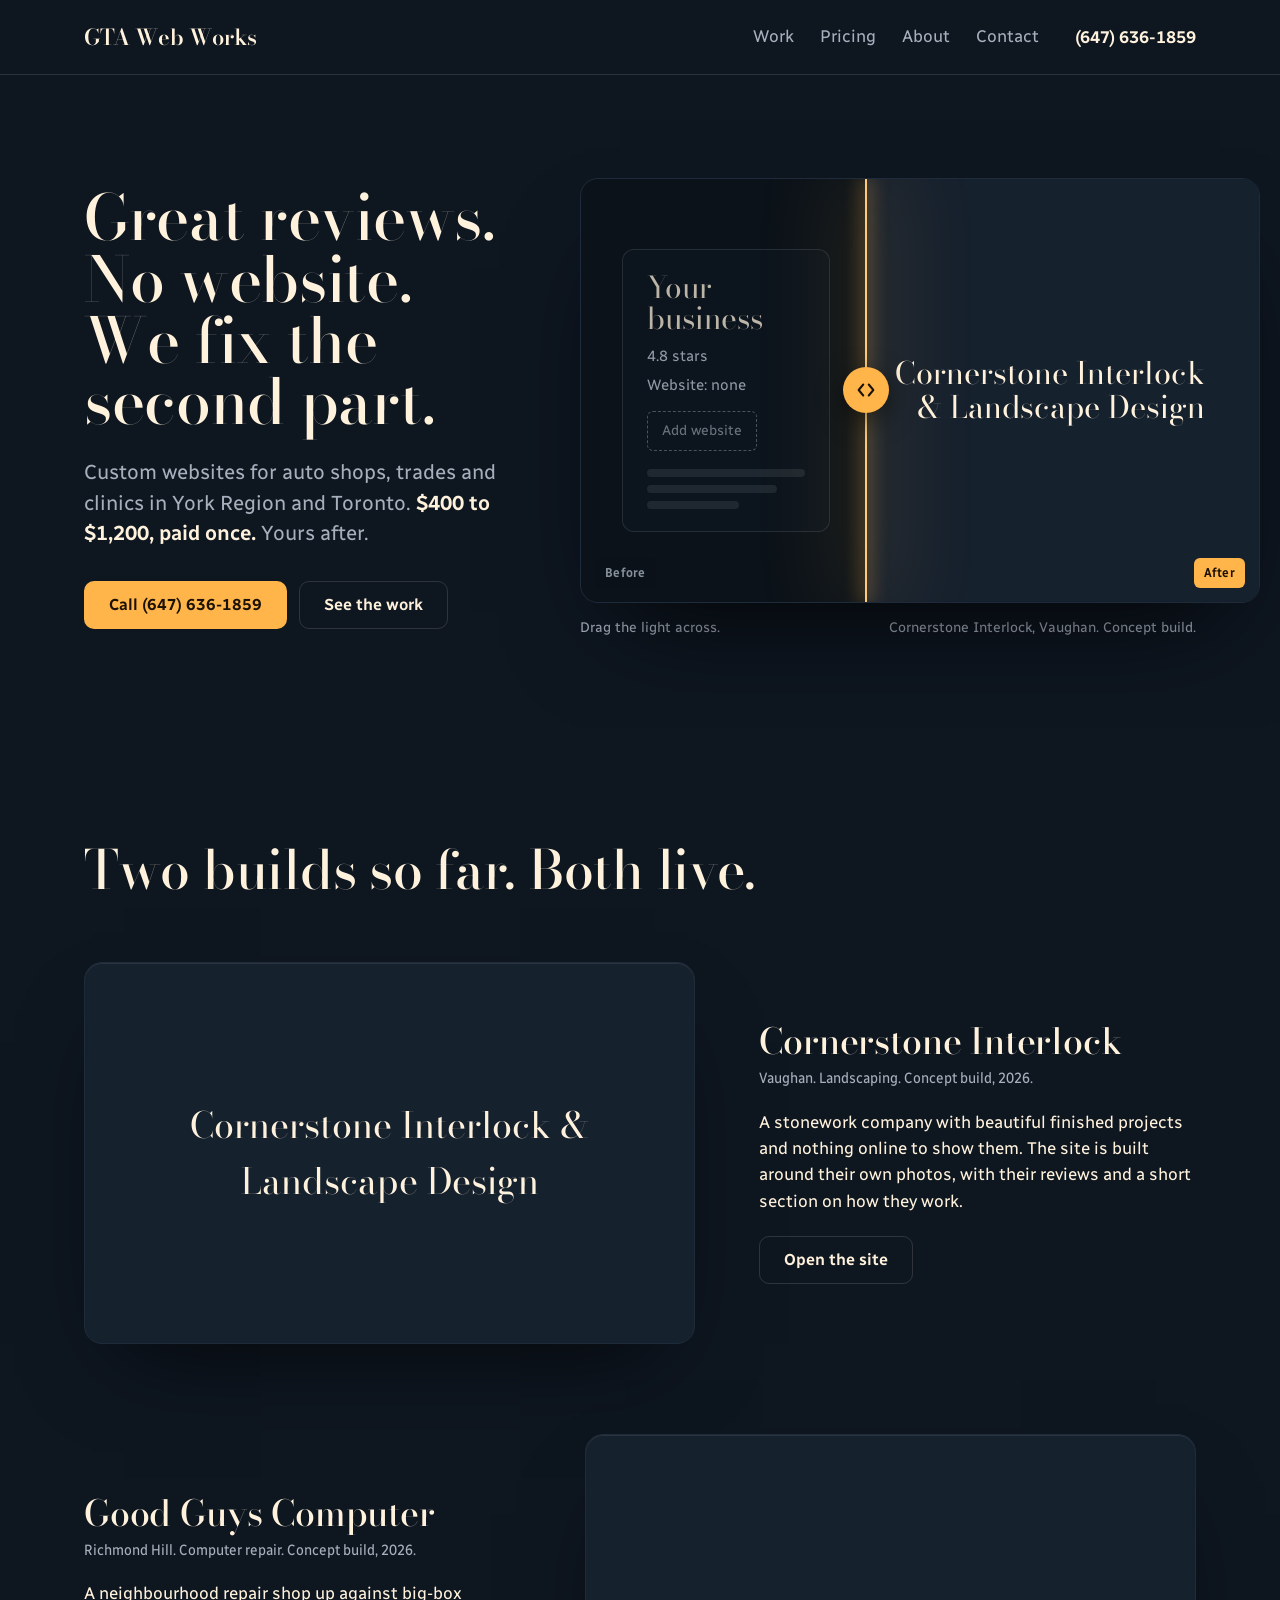
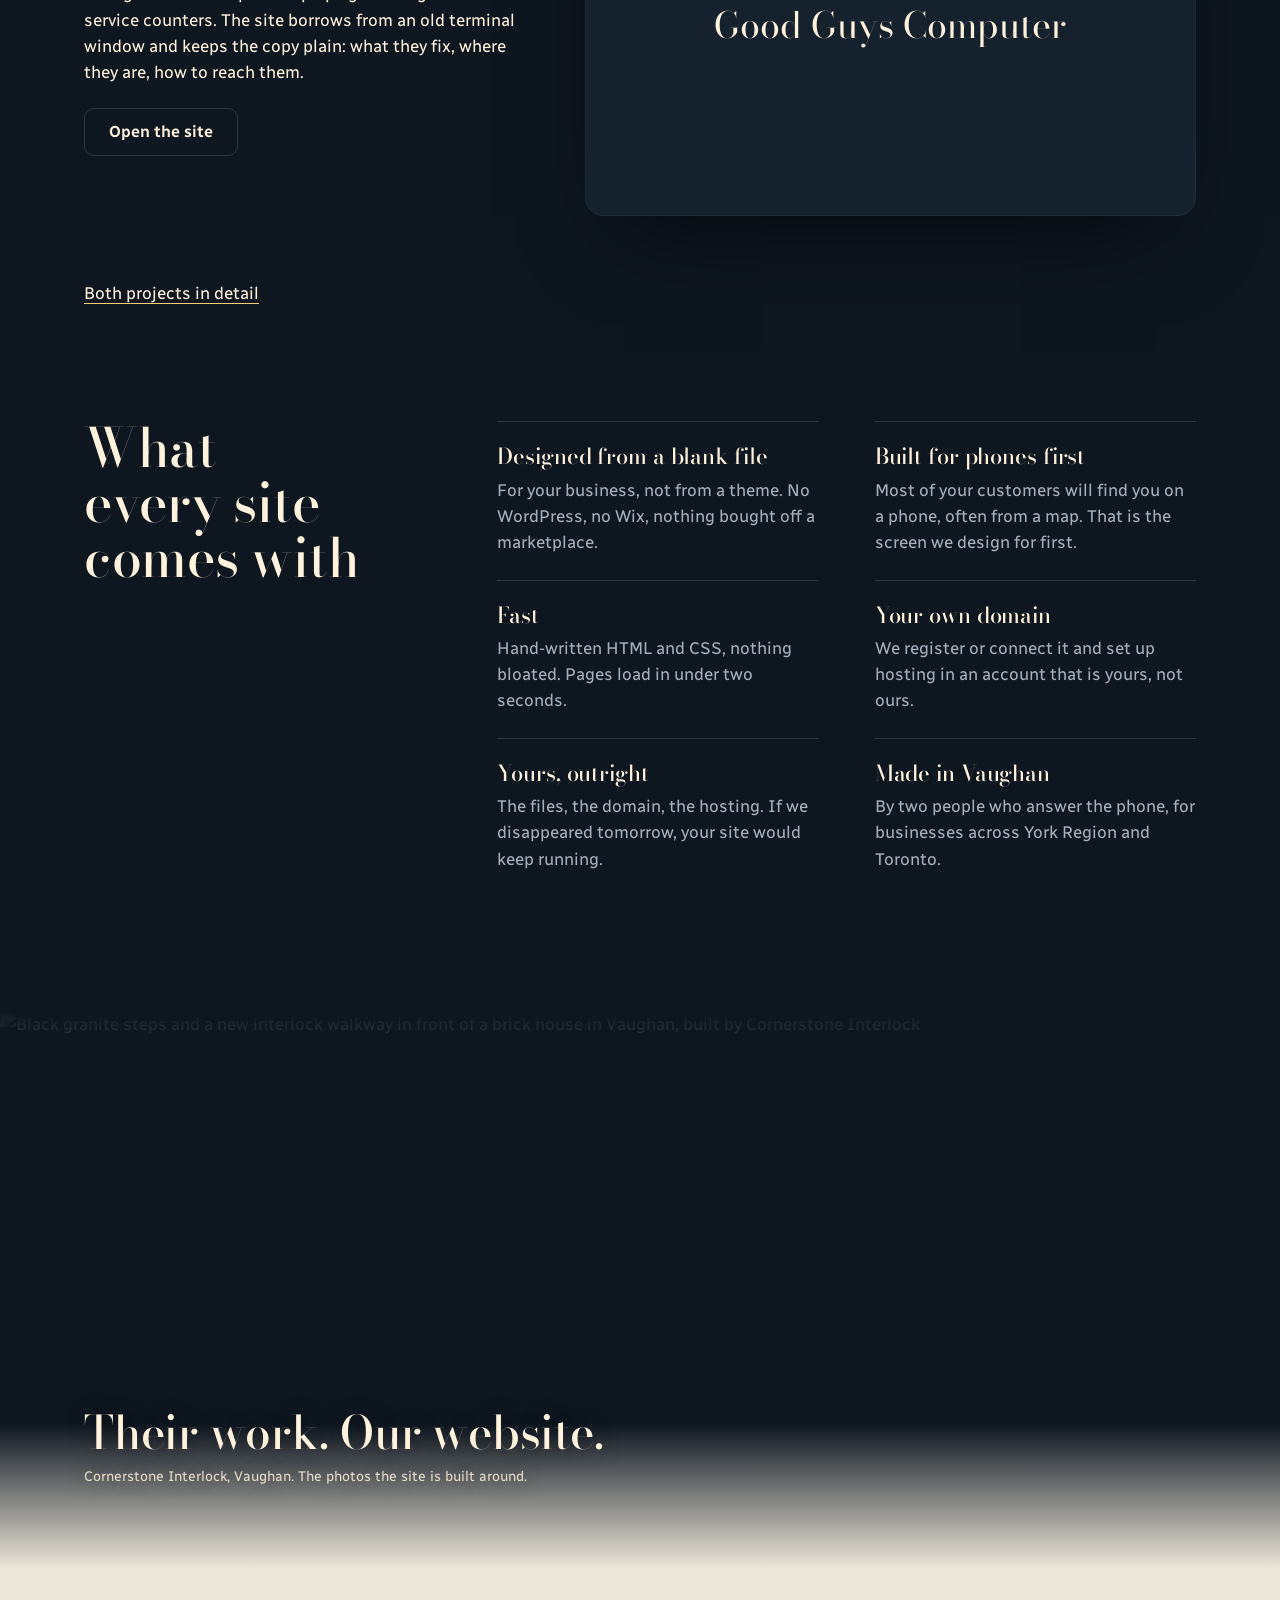
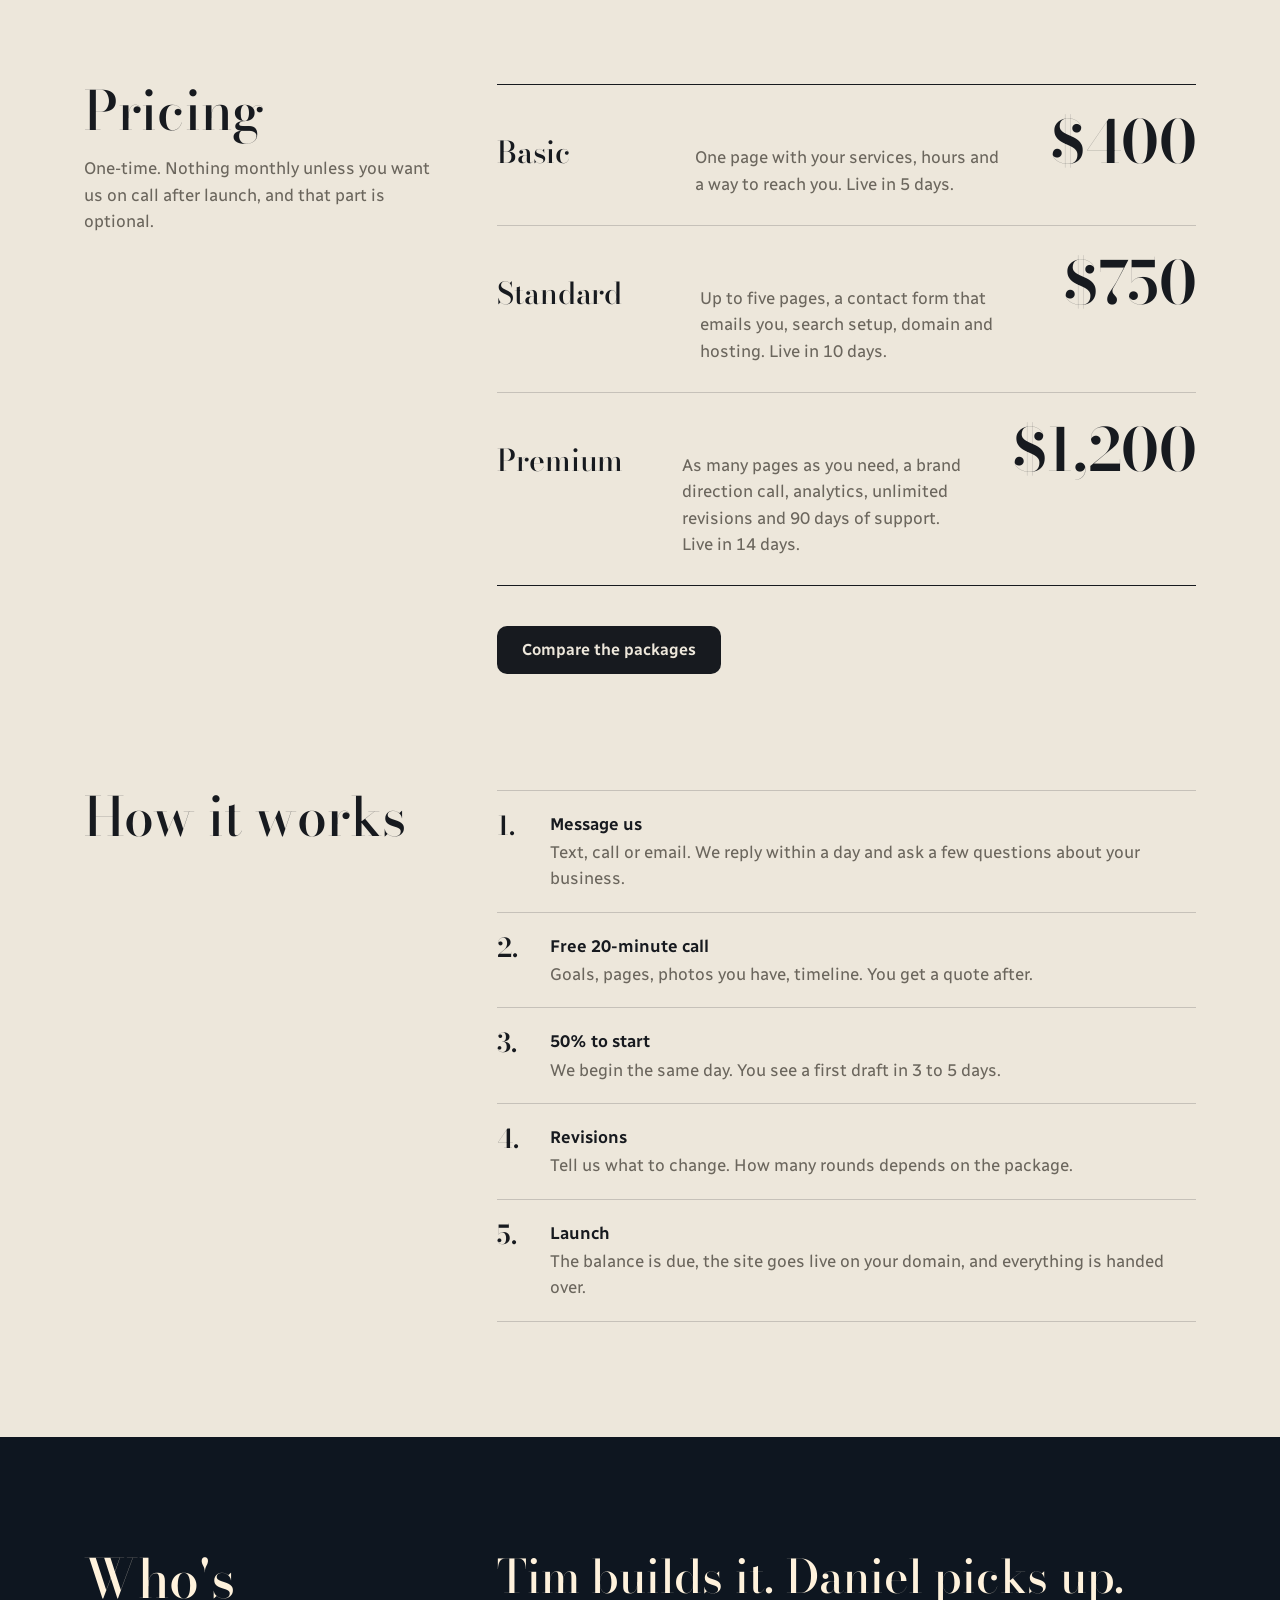
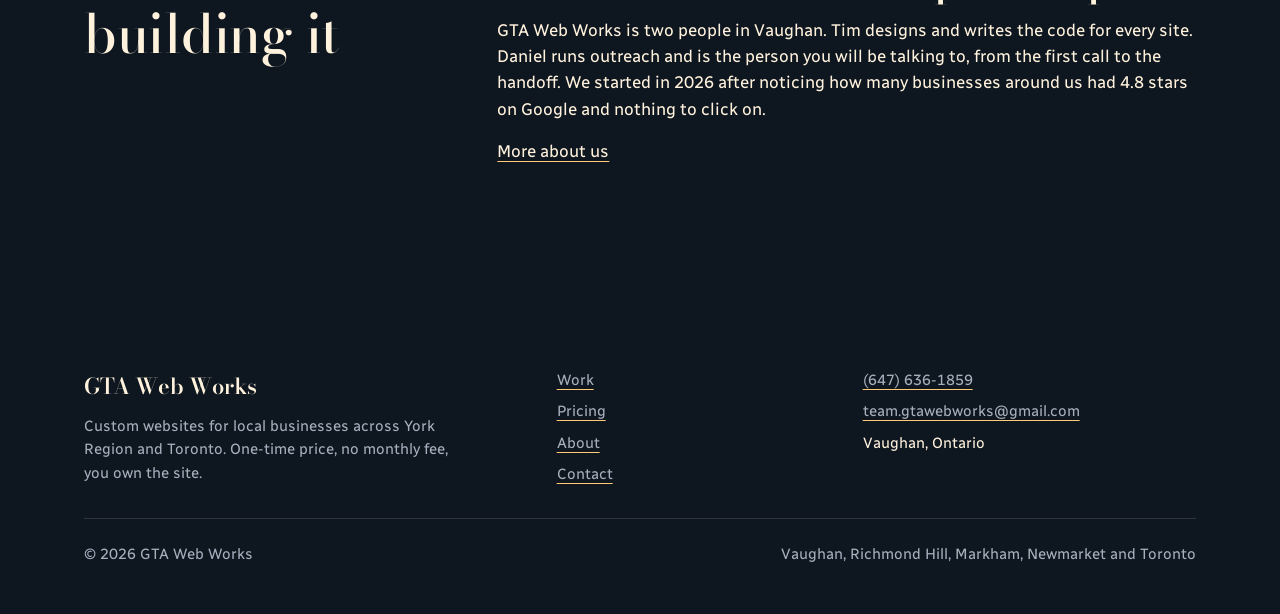
==== commit 8f5ba454: "Add files via upload" ====
--- a/index.html
+++ b/index.html
@@ -3,18 +3,20 @@
 <head>
   <meta charset="UTF-8">
   <meta name="viewport" content="width=device-width, initial-scale=1.0">
-  <title>GTA Web Works | Websites for GTA businesses, $400 to $1,200</title>
-  <meta name="description" content="Custom websites for auto shops, trades and clinics across the Greater Toronto Area. One-time price from $400. You own the site, the domain and the hosting.">
+  <title>GTA Web Works | Websites for York Region businesses, $400 to $1,200</title>
+  <meta name="description" content="Custom websites for auto shops, trades and clinics in York Region and Toronto. $400 to $1,200, paid once. You own the site, the domain and the hosting.">
   <meta property="og:title" content="GTA Web Works">
-  <meta property="og:description" content="Custom websites for GTA businesses. $400 to $1,200, paid once.">
+  <meta property="og:description" content="Great reviews. No website. We fix the second part. $400 to $1,200, paid once.">
   <meta property="og:type" content="website">
+  <meta name="theme-color" content="#0e1620">
   <link rel="icon" href="favicon.svg" type="image/svg+xml">
   <link rel="preconnect" href="https://fonts.googleapis.com">
   <link rel="preconnect" href="https://fonts.gstatic.com" crossorigin>
-  <link href="https://fonts.googleapis.com/css2?family=Archivo:wdth,wght@62..125,100..900&display=swap" rel="stylesheet">
+  <link href="https://fonts.googleapis.com/css2?family=Bodoni+Moda:opsz,wght@6..96,400..900&family=Radio+Canada:wdth,wght@75..100,300..700&display=swap" rel="stylesheet">
   <link rel="stylesheet" href="styles.css">
+  <script>document.documentElement.classList.add('ready');</script>
 </head>
-<body>
+<body class="night">
 
 <header class="site-header">
   <div class="wrap">
@@ -31,136 +33,195 @@
 
 <main>
 
-  <section class="hero wrap">
-    <h1>Websites for GTA auto shops, trades and clinics.</h1>
-    <p class="price-line"><b>$400 to $1,200.</b> Paid once. You own it.</p>
-    <div class="actions">
-      <a class="btn" href="tel:+16476361859">Text or call (647) 636-1859</a>
-      <a class="btn secondary" href="pricing.html">See pricing</a>
-    </div>
-    <p class="fine">GTA Web Works is Tim and Daniel in Vaughan. We design and code each site by hand, put it on your own domain, and hand everything over when it's done. No monthly fee.</p>
-  </section>
-
-  <section class="section wrap" id="work">
-    <h2>Recent work</h2>
-
-    <!--
-      Screenshots: drop real screenshots into images/work/ with these file names
-      and the fallback below stops being used. Until then, the src falls back to
-      a live screenshot service pointed at the deployed site.
-    -->
-    <div class="work-item mt-4">
+  <section class="hero night">
+    <div class="wrap">
       <div>
-        <a class="shot" data-name="Cornerstone Interlock &amp; Landscape Design" href="https://cornerstone-landscaping.vercel.app" target="_blank" rel="noopener">
-          <img src="images/work/cornerstone.jpg" width="1400" height="900" alt="Homepage of the Cornerstone Interlock and Landscape Design website"
-               onerror="if(!this.dataset.f){this.dataset.f=1;this.src='https://image.thum.io/get/width/1400/crop/900/noanimate/https://cornerstone-landscaping.vercel.app/'}else{this.style.display='none';this.parentNode.classList.add('empty')}">
-        </a>
-        <div class="caption">
-          <strong>Cornerstone Interlock &amp; Landscape Design</strong>
-          <span>Vaughan. Landscaping. 2026.</span>
-        </div>
-      </div>
-      <div class="text">
-        <p>Interlock and stonework company with good photos and no website. The site is built around those photos, with their Google reviews and a short section on how they work.</p>
-        <div class="actions">
-          <a class="btn secondary" href="https://cornerstone-landscaping.vercel.app" target="_blank" rel="noopener">Open the site</a>
-        </div>
-      </div>
-    </div>
-
-    <div class="work-item">
-      <div>
-        <a class="shot" data-name="Good Guys Computer" href="https://test-website-teal-two.vercel.app" target="_blank" rel="noopener">
-          <img src="images/work/goodguys.jpg" width="1400" height="900" alt="Homepage of the Good Guys Computer website" loading="lazy"
-               onerror="if(!this.dataset.f){this.dataset.f=1;this.src='https://image.thum.io/get/width/1400/crop/900/noanimate/https://test-website-teal-two.vercel.app/'}else{this.style.display='none';this.parentNode.classList.add('empty')}">
-        </a>
-        <div class="caption">
-          <strong>Good Guys Computer</strong>
-          <span>Richmond Hill. Computer repair. 2026.</span>
-        </div>
-      </div>
-      <div class="text">
-        <p>Neighbourhood repair shop. The site leans into the terminal look, keeps the copy plain, and puts the phone number and hours where people expect them.</p>
-        <div class="actions">
-          <a class="btn secondary" href="https://test-website-teal-two.vercel.app" target="_blank" rel="noopener">Open the site</a>
-        </div>
-      </div>
-    </div>
-
-    <p class="mt-5"><a href="work.html">Both projects in more detail</a></p>
-  </section>
-
-  <section class="section wrap">
-    <div class="sheet">
-      <h2>What every site comes with</h2>
-      <ul class="rows">
-        <li><strong>Custom design</strong><span>Designed from a blank file for your business. No WordPress, no Wix, no theme bought off a marketplace.</span></li>
-        <li><strong>Built for phones</strong><span>Most of your customers will find you on a phone, so that's the screen we design for first.</span></li>
-        <li><strong>Fast</strong><span>Hand-written HTML and CSS, nothing bloated. Pages load in under two seconds.</span></li>
-        <li><strong>Your domain</strong><span>We register or connect your domain and set up hosting in an account that's yours, not ours.</span></li>
-        <li><strong>You own everything</strong><span>The files, the domain, the hosting. If we disappeared tomorrow your site would keep running.</span></li>
-        <li><strong>Local</strong><span>Based in Vaughan, working with businesses across York Region and Toronto.</span></li>
-      </ul>
-    </div>
-  </section>
-
-  <section class="section band">
-    <div class="wrap">
-      <h2>Pricing</h2>
-      <p class="lead mt-2">One-time. Nothing monthly. Every package includes the list above.</p>
-      <ul class="price-list mt-4">
-        <li>
-          <h3>Basic</h3>
-          <p>One page with your services, hours and a way to reach you. Live in 5 days.</p>
-          <div class="price">$400</div>
-        </li>
-        <li>
-          <h3>Standard</h3>
-          <p>Up to five pages, a contact form that emails you, search setup, domain and hosting. Live in 10 days.</p>
-          <div class="price">$750</div>
-        </li>
-        <li>
-          <h3>Premium</h3>
-          <p>As many pages as you need, a brand direction call, analytics, unlimited revisions and 90 days of support. Live in 14 days.</p>
-          <div class="price">$1,200</div>
-        </li>
-      </ul>
-      <div class="actions mt-4">
-        <a class="btn" href="pricing.html">Compare the packages</a>
-      </div>
-    </div>
-  </section>
-
-  <section class="section wrap">
-    <div class="sheet">
-      <h2>How it works</h2>
-      <ol class="steps">
-        <li><strong>Message us</strong><span>Text, call or email. We reply within a day and ask a few questions about your business.</span></li>
-        <li><strong>Free 20-minute call</strong><span>Goals, pages, photos you have, timeline. You get a quote after.</span></li>
-        <li><strong>50% to start</strong><span>We begin the same day. You see a first draft in 3 to 5 days.</span></li>
-        <li><strong>Revisions</strong><span>Tell us what to change. How many rounds depends on the package.</span></li>
-        <li><strong>Launch</strong><span>The balance is due, the site goes live on your domain, and everything is handed over.</span></li>
-      </ol>
-    </div>
-  </section>
-
-  <section class="section wrap">
-    <div class="sheet">
-      <h2>Who's building it</h2>
-      <div class="text">
-        <p>GTA Web Works is two people. Tim designs and writes the code for every site. Daniel handles outreach and is the person you'll be talking to. We started in 2026 after noticing how many businesses around us had 4.8-star reviews and no website.</p>
-        <p><a href="about.html">More about us</a></p>
+        <h1 class="rise">Great reviews. No website. We fix the second part.</h1>
+        <p class="lead rise">Custom websites for auto shops, trades and clinics in York Region and Toronto. <strong>$400 to $1,200, paid once.</strong> Yours after.</p>
+        <div class="actions rise">
+          <a class="btn" href="tel:+16476361859">Call (647) 636-1859</a>
+          <a class="btn secondary" href="#work">See the work</a>
+        </div>
+      </div>
+
+      <div class="hero-visual">
+        <!--
+          Before / after. The "before" is what most of our clients have: a listing and nothing to click.
+          The "after" is a real build. Drop a real screenshot at images/work/cornerstone.jpg; until then
+          a live screenshot service fills in, and if that fails the panel shows the site's name.
+        -->
+        <div class="compare" id="compare">
+          <div class="layer before" aria-hidden="true">
+            <div class="listing">
+              <div class="listing-name">Your business</div>
+              <div class="listing-row">4.8 stars</div>
+              <div class="listing-row">Website: none</div>
+              <div class="listing-ghost">Add website</div>
+              <div class="listing-lines"><span></span><span></span><span></span></div>
+            </div>
+            <span class="tag before-tag">Before</span>
+          </div>
+          <div class="layer after" data-name="Cornerstone Interlock &amp; Landscape Design">
+            <img src="images/work/cornerstone.jpg" width="1400" height="875" alt="The Cornerstone Interlock and Landscape Design website, built by GTA Web Works"
+                 onerror="if(!this.dataset.f){this.dataset.f=1;this.src='https://image.thum.io/get/width/1400/crop/875/noanimate/https://cornerstone-landscaping.vercel.app/'}else{this.parentNode.classList.add('empty')}">
+            <span class="tag after-tag">After</span>
+          </div>
+          <div class="beam" aria-hidden="true"></div>
+          <div class="knob" aria-hidden="true">
+            <svg viewBox="0 0 24 24" fill="none" stroke="currentColor" stroke-width="2.2" stroke-linecap="round" stroke-linejoin="round"><path d="M9 6l-5 6 5 6"/><path d="M15 6l5 6-5 6"/></svg>
+          </div>
+          <input type="range" min="0" max="100" value="42" aria-label="Drag to compare the business listing before and the website after">
+        </div>
+        <div class="hint">
+          <span>Drag the light across.</span>
+          <span>Cornerstone Interlock, Vaughan. Concept build.</span>
+        </div>
+      </div>
+    </div>
+  </section>
+
+  <section class="section night" id="work">
+    <div class="wrap">
+      <h2>Two builds so far. Both live.</h2>
+
+      <div class="work-item mt-5">
+        <div class="work-media">
+          <a class="panel shot" data-name="Cornerstone Interlock &amp; Landscape Design" href="https://cornerstone-landscaping.vercel.app" target="_blank" rel="noopener">
+            <img src="images/work/cornerstone.jpg" width="1400" height="875" alt="Homepage of the Cornerstone Interlock and Landscape Design website" loading="lazy"
+                 onerror="if(!this.dataset.f){this.dataset.f=1;this.src='https://image.thum.io/get/width/1400/crop/875/noanimate/https://cornerstone-landscaping.vercel.app/'}else{this.style.display='none';this.parentNode.classList.add('empty')}">
+          </a>
+        </div>
+        <div>
+          <div class="work-title">
+            <h3>Cornerstone Interlock</h3>
+            <span class="work-meta">Vaughan. Landscaping. Concept build, 2026.</span>
+          </div>
+          <div class="text">
+            <p>A stonework company with beautiful finished projects and nothing online to show them. The site is built around their own photos, with their reviews and a short section on how they work.</p>
+          </div>
+          <div class="actions">
+            <a class="btn secondary" href="https://cornerstone-landscaping.vercel.app" target="_blank" rel="noopener">Open the site</a>
+          </div>
+        </div>
+      </div>
+
+      <div class="work-item flip">
+        <div class="work-media">
+          <a class="panel shot" data-name="Good Guys Computer" href="https://test-website-teal-two.vercel.app" target="_blank" rel="noopener">
+            <img src="images/work/goodguys.jpg" width="1400" height="875" alt="Homepage of the Good Guys Computer website" loading="lazy"
+                 onerror="if(!this.dataset.f){this.dataset.f=1;this.src='https://image.thum.io/get/width/1400/crop/875/noanimate/https://test-website-teal-two.vercel.app/'}else{this.style.display='none';this.parentNode.classList.add('empty')}">
+          </a>
+        </div>
+        <div>
+          <div class="work-title">
+            <h3>Good Guys Computer</h3>
+            <span class="work-meta">Richmond Hill. Computer repair. Concept build, 2026.</span>
+          </div>
+          <div class="text">
+            <p>A neighbourhood repair shop up against big-box service counters. The site borrows from an old terminal window and keeps the copy plain: what they fix, where they are, how to reach them.</p>
+          </div>
+          <div class="actions">
+            <a class="btn secondary" href="https://test-website-teal-two.vercel.app" target="_blank" rel="noopener">Open the site</a>
+          </div>
+        </div>
+      </div>
+
+      <p class="mt-5"><a href="work.html">Both projects in detail</a></p>
+    </div>
+  </section>
+
+  <section class="section night flush-top">
+    <div class="wrap">
+      <div class="sheet">
+        <h2>What every site comes with</h2>
+        <ul class="facts">
+          <li><h3>Designed from a blank file</h3><p>For your business, not from a theme. No WordPress, no Wix, nothing bought off a marketplace.</p></li>
+          <li><h3>Built for phones first</h3><p>Most of your customers will find you on a phone, often from a map. That is the screen we design for first.</p></li>
+          <li><h3>Fast</h3><p>Hand-written HTML and CSS, nothing bloated. Pages load in under two seconds.</p></li>
+          <li><h3>Your own domain</h3><p>We register or connect it and set up hosting in an account that is yours, not ours.</p></li>
+          <li><h3>Yours, outright</h3><p>The files, the domain, the hosting. If we disappeared tomorrow, your site would keep running.</p></li>
+          <li><h3>Made in Vaughan</h3><p>By two people who answer the phone, for businesses across York Region and Toronto.</p></li>
+        </ul>
+      </div>
+    </div>
+  </section>
+
+  <div class="break">
+    <img src="images/cornerstone.webp" width="1020" height="1020" alt="Black granite steps and a new interlock walkway in front of a brick house in Vaughan, built by Cornerstone Interlock" loading="lazy">
+    <div class="caption wrap">
+      <p class="display-line">Their work. Our website.</p>
+      <p class="small">Cornerstone Interlock, Vaughan. The photos the site is built around.</p>
+    </div>
+  </div>
+
+  <section class="section day">
+    <div class="wrap">
+      <div class="sheet">
+        <div>
+          <h2>Pricing</h2>
+          <p class="mt-2 muted">One-time. Nothing monthly unless you want us on call after launch, and that part is optional.</p>
+        </div>
+        <div>
+          <ul class="price-list">
+            <li>
+              <h3>Basic</h3>
+              <p>One page with your services, hours and a way to reach you. Live in 5 days.</p>
+              <div class="price">$400</div>
+            </li>
+            <li>
+              <h3>Standard</h3>
+              <p>Up to five pages, a contact form that emails you, search setup, domain and hosting. Live in 10 days.</p>
+              <div class="price">$750</div>
+            </li>
+            <li>
+              <h3>Premium</h3>
+              <p>As many pages as you need, a brand direction call, analytics, unlimited revisions and 90 days of support. Live in 14 days.</p>
+              <div class="price">$1,200</div>
+            </li>
+          </ul>
+          <div class="actions mt-4">
+            <a class="btn" href="pricing.html">Compare the packages</a>
+          </div>
+        </div>
+      </div>
+    </div>
+  </section>
+
+  <section class="section day flush-top">
+    <div class="wrap">
+      <div class="sheet">
+        <h2>How it works</h2>
+        <ol class="steps">
+          <li><strong>Message us</strong><span>Text, call or email. We reply within a day and ask a few questions about your business.</span></li>
+          <li><strong>Free 20-minute call</strong><span>Goals, pages, photos you have, timeline. You get a quote after.</span></li>
+          <li><strong>50% to start</strong><span>We begin the same day. You see a first draft in 3 to 5 days.</span></li>
+          <li><strong>Revisions</strong><span>Tell us what to change. How many rounds depends on the package.</span></li>
+          <li><strong>Launch</strong><span>The balance is due, the site goes live on your domain, and everything is handed over.</span></li>
+        </ol>
+      </div>
+    </div>
+  </section>
+
+  <section class="section night">
+    <div class="wrap">
+      <div class="sheet">
+        <h2>Who's building it</h2>
+        <div class="text">
+          <p class="display-line">Tim builds it. Daniel picks up.</p>
+          <p>GTA Web Works is two people in Vaughan. Tim designs and writes the code for every site. Daniel runs outreach and is the person you will be talking to, from the first call to the handoff. We started in 2026 after noticing how many businesses around us had 4.8 stars on Google and nothing to click on.</p>
+          <p><a href="about.html">More about us</a></p>
+        </div>
       </div>
     </div>
   </section>
 
 </main>
 
-<footer class="site-footer">
+<footer class="site-footer night">
   <div class="wrap">
     <div>
       <a class="wordmark" href="index.html">GTA Web Works</a>
-      <p>Custom websites for small businesses across the Greater Toronto Area. One-time price, no monthly fee, you own the site.</p>
+      <p>Custom websites for local businesses across York Region and Toronto. One-time price, no monthly fee, you own the site.</p>
     </div>
     <ul>
       <li><a href="work.html">Work</a></li>
@@ -180,5 +241,42 @@
   </div>
 </footer>
 
+<script>
+  (function () {
+    var c = document.getElementById('compare');
+    if (!c) return;
+    var range = c.querySelector('input[type="range"]');
+    var reduce = window.matchMedia('(prefers-reduced-motion: reduce)').matches;
+    var REST = window.innerWidth < 640 ? 54 : 42, userTook = false;
+
+    function set(p) {
+      p = Math.max(0, Math.min(100, p));
+      c.style.setProperty('--pos', p + '%');
+      range.value = Math.round(p);
+    }
+
+    // The one moment: the light comes on, once.
+    if (reduce) {
+      set(REST);
+    } else {
+      set(100);
+      var start = null, dur = 1200;
+      function frame(t) {
+        if (userTook) return;
+        if (!start) start = t;
+        var k = Math.min(1, (t - start) / dur);
+        var e = 1 - Math.pow(1 - k, 3);
+        set(100 - (100 - REST) * e);
+        if (k < 1) requestAnimationFrame(frame);
+      }
+      setTimeout(function () { requestAnimationFrame(frame); }, 420);
+    }
+
+    range.addEventListener('input', function () { userTook = true; set(+range.value); });
+    range.addEventListener('pointerdown', function () { userTook = true; c.classList.add('dragging'); });
+    window.addEventListener('pointerup', function () { c.classList.remove('dragging'); });
+  })();
+</script>
+
 </body>
 </html>
--- a/styles.css
+++ b/styles.css
@@ -1,66 +1,104 @@
 /* GTA Web Works
-   One family (Archivo, variable width + weight), black on white,
-   one yellow. Rows and rules, not cards. */
+   The plaza at night. Lit sign boxes for the work, limestone daylight for the paperwork.
+   Every token has a reason; see DESIGN.md. */
 
 :root {
-  --white: #fff;
-  --black: #000;
-  --gray: #666;
-  --gray-2: #a3a3a3;
-  --rule: #dcdcdc;
-  --rule-soft: #ececec;
-  --yellow: #ffe600;
-
-  --font: 'Archivo', Arial, Helvetica, sans-serif;
-
-  --max: 1200px;
-  --pad: clamp(20px, 4.5vw, 64px);
-
-  --s-1: 8px;
-  --s-2: 16px;
-  --s-3: 24px;
-  --s-4: 40px;
-  --s-5: 64px;
-  --s-6: 104px;
-  --s-7: 152px;
-}
-
-* { box-sizing: border-box; margin: 0; padding: 0; }
+  --night: #0e1620;        /* sky over Highway 7 at 11pm */
+  --night-2: #16212e;      /* inside a lit sign box */
+  --night-3: #1e2b3a;      /* the box's edge */
+  --glow: #fff2dc;         /* backlit sign white */
+  --glow-muted: #a6b0bd;   /* unlit lettering */
+  --amber: #ffb54a;        /* sodium light, sign-box amber */
+  --amber-2: #ffcb7a;      /* the same light, closer */
+  --amber-ink: #1b1204;    /* text on amber */
+  --day: #ede7db;          /* limestone in daylight */
+  --day-2: #e3dccd;        /* limestone, shadow side */
+  --day-3: #d6ceba;        /* the joint between two stones */
+  --ink: #171a1f;          /* wet asphalt */
+  --ink-muted: #6b665d;    /* asphalt in the shade */
+
+  --serif: 'Bodoni Moda', 'Didot', 'Bodoni 72', 'Times New Roman', serif;
+  --sans: 'Radio Canada', 'Helvetica Neue', Arial, sans-serif;
+
+  --max: 1240px;
+  --pad: clamp(20px, 5vw, 72px);
+  --radius: 18px;
+  --ease: cubic-bezier(0.2, 0.8, 0.2, 1);
+}
+
+/* Two fields. Components read only these. */
+.night {
+  --bg: var(--night);
+  --fg: var(--glow);
+  --muted: var(--glow-muted);
+  --rule: rgba(255, 242, 220, 0.14);
+  --rule-soft: rgba(255, 242, 220, 0.08);
+  --surface: var(--night-2);
+  --surface-edge: var(--night-3);
+  --btn-bg: var(--amber);
+  --btn-fg: var(--amber-ink);
+  --link: var(--amber-2);
+  background: var(--bg);
+  color: var(--fg);
+}
+
+.day {
+  --bg: var(--day);
+  --fg: var(--ink);
+  --muted: var(--ink-muted);
+  --rule: rgba(23, 26, 31, 0.18);
+  --rule-soft: rgba(23, 26, 31, 0.1);
+  --surface: var(--day-2);
+  --surface-edge: var(--day-3);
+  --btn-bg: var(--ink);
+  --btn-fg: var(--day);
+  --link: var(--ink);
+  background: var(--bg);
+  color: var(--fg);
+}
+
+/* Reset */
+
+*, *::before, *::after { box-sizing: border-box; margin: 0; padding: 0; }
 
 html {
   -webkit-text-size-adjust: 100%;
   -webkit-font-smoothing: antialiased;
-  scroll-padding-top: 88px;
+  scroll-padding-top: 90px;
+  background: var(--night);
 }
 
 body {
-  font-family: var(--font);
+  font-family: var(--sans);
   font-size: 17px;
-  line-height: 1.5;
-  color: var(--black);
-  background: var(--white);
-  font-variant-numeric: tabular-nums;
+  line-height: 1.55;
+  background: var(--night);
+  color: var(--glow);
+  font-variant-numeric: lining-nums;
 }
 
 img { display: block; max-width: 100%; height: auto; }
 
 a { color: inherit; text-decoration: none; }
-p a, li a, dd a, td a, .text a {
+
+.text a, p a, li a, dd a, td a {
   text-decoration: underline;
+  text-decoration-color: var(--link);
   text-decoration-thickness: 1px;
-  text-underline-offset: 3px;
-}
-p a:hover, li a:hover, dd a:hover, td a:hover, .text a:hover {
-  text-decoration-color: var(--yellow);
+  text-underline-offset: 4px;
+  transition: text-decoration-thickness .2s var(--ease), text-decoration-color .2s var(--ease);
+}
+.text a:hover, p a:hover, li a:hover, dd a:hover, td a:hover {
   text-decoration-thickness: 3px;
 }
 
 :focus-visible {
-  outline: 3px solid var(--yellow);
-  outline-offset: 3px;
-}
-
-::selection { background: var(--yellow); color: var(--black); }
+  outline: 2px solid var(--amber);
+  outline-offset: 4px;
+  border-radius: 4px;
+}
+
+::selection { background: var(--amber); color: var(--amber-ink); }
 
 .wrap {
   max-width: var(--max);
@@ -69,522 +107,700 @@
   padding-right: var(--pad);
 }
 
-/* Type scale: 14 / 17 / 21 / 28 / 40 / 56+ */
-
-h1, h2, h3 {
-  font-weight: 700;
-  letter-spacing: -0.02em;
+.sr-only {
+  position: absolute; width: 1px; height: 1px; padding: 0; margin: -1px;
+  overflow: hidden; clip: rect(0, 0, 0, 0); white-space: nowrap; border: 0;
+}
+
+/* Type
+   Display: Bodoni Moda, the lettering of a business that has been there thirty years.
+   Text: Radio Canada, plain and Canadian. */
+
+h1, h2, h3, .display {
+  font-family: var(--serif);
+  font-weight: 500;
+  line-height: 1.02;
+  letter-spacing: -0.005em;
+  text-wrap: balance;
+}
+
+h1 {
+  font-size: clamp(40px, 6vw, 84px);
+  font-variation-settings: 'opsz' 96;
+  line-height: 0.98;
+}
+
+h2 {
+  font-size: clamp(34px, 4.2vw, 58px);
+  font-variation-settings: 'opsz' 72;
+}
+
+h3 {
+  font-size: clamp(22px, 2.2vw, 28px);
+  font-variation-settings: 'opsz' 36;
+  line-height: 1.1;
+}
+
+.display-line {
+  font-family: var(--serif);
+  font-weight: 500;
+  font-variation-settings: 'opsz' 72;
+  font-size: clamp(30px, 3.6vw, 50px);
   line-height: 1.05;
+  letter-spacing: -0.005em;
   text-wrap: balance;
 }
 
-h1 { font-size: clamp(38px, 6.2vw, 76px); letter-spacing: -0.03em; line-height: 1; }
-h2 { font-size: clamp(28px, 3.6vw, 44px); }
-h3 { font-size: clamp(20px, 2vw, 24px); letter-spacing: -0.01em; }
-
 .lead {
-  font-size: clamp(19px, 1.7vw, 22px);
-  line-height: 1.4;
+  font-size: clamp(18px, 1.6vw, 21px);
+  line-height: 1.5;
   max-width: 34em;
-}
-
+  text-wrap: pretty;
+}
+
+.muted { color: var(--muted); }
 .small { font-size: 14px; }
-.muted { color: var(--gray); }
-
-.condensed {
-  font-stretch: 78%;
-  font-weight: 600;
-  letter-spacing: 0.005em;
-}
-
-.wide {
-  font-stretch: 125%;
-  font-weight: 800;
-  letter-spacing: -0.01em;
-}
-
-/* Header */
+.condensed { font-stretch: 85%; letter-spacing: 0.01em; }
+
+.text > * + * { margin-top: 16px; }
+.text p { max-width: 42em; text-wrap: pretty; }
+.text ul { padding-left: 1.15em; max-width: 42em; }
+.text ul li + li { margin-top: 6px; }
+
+/* Header: always night, always solid. */
 
 .site-header {
   position: sticky;
   top: 0;
-  z-index: 10;
-  background: var(--white);
-  border-bottom: 1px solid var(--black);
+  z-index: 20;
+  background: var(--night);
+  border-bottom: 1px solid rgba(255, 242, 220, 0.12);
+  color: var(--glow);
 }
 
 .site-header .wrap {
   display: flex;
   align-items: center;
-  gap: var(--s-3) var(--s-4);
   flex-wrap: wrap;
-  min-height: 64px;
-  padding-top: 14px;
-  padding-bottom: 14px;
+  gap: 12px 36px;
+  min-height: 72px;
+  padding-top: 16px;
+  padding-bottom: 16px;
 }
 
 .wordmark {
-  font-stretch: 125%;
-  font-weight: 800;
-  font-size: 18px;
+  font-family: var(--serif);
+  font-weight: 600;
+  font-variation-settings: 'opsz' 24;
+  font-size: 22px;
   letter-spacing: -0.01em;
   white-space: nowrap;
-}
-
-.site-nav {
-  display: flex;
-  gap: var(--s-3);
-  margin-left: auto;
-}
+  color: var(--glow);
+}
+
+.site-nav { display: flex; gap: 26px; margin-left: auto; }
 
 .site-nav a {
-  padding: 4px 0;
-  border-bottom: 3px solid transparent;
-}
-
-.site-nav a:hover { border-bottom-color: var(--yellow); }
-.site-nav a[aria-current="page"] { border-bottom-color: var(--black); }
+  padding: 6px 0;
+  border-bottom: 2px solid transparent;
+  color: var(--glow-muted);
+  transition: color .2s var(--ease), border-color .2s var(--ease);
+}
+.site-nav a:hover { color: var(--glow); }
+.site-nav a[aria-current="page"] { color: var(--glow); border-bottom-color: var(--amber); }
 
 .header-phone {
-  font-stretch: 125%;
-  font-weight: 800;
-  font-size: 15px;
+  font-weight: 600;
   white-space: nowrap;
-}
-
-@media (max-width: 720px) {
-  .hero, .page-intro { padding-top: var(--s-5); }
-  .site-header .wrap { row-gap: 10px; }
-  .site-nav { margin-left: 0; width: 100%; gap: 20px; order: 3; font-size: 16px; }
+  color: var(--glow);
+  padding: 8px 0;
+}
+.header-phone:hover { color: var(--amber-2); }
+
+@media (max-width: 760px) {
+  .site-header .wrap { row-gap: 8px; }
+  .site-nav { width: 100%; margin-left: 0; gap: 22px; order: 3; font-size: 16px; }
   .header-phone { margin-left: auto; }
 }
 
 /* Sections */
 
-.section {
-  padding-top: var(--s-6);
-  padding-bottom: var(--s-6);
-}
-
-.section.tight {
-  padding-top: var(--s-5);
-  padding-bottom: var(--s-5);
-}
-
-.section + .section { border-top: 1px solid var(--black); }
-
-/* Two-column sheet: heading left, content right */
+.section { padding-top: clamp(64px, 9vw, 128px); padding-bottom: clamp(64px, 9vw, 128px); }
+.section.tight { padding-top: clamp(48px, 6vw, 88px); padding-bottom: clamp(48px, 6vw, 88px); }
+.section.flush-top { padding-top: 0; }
 
 .sheet {
   display: grid;
   grid-template-columns: minmax(0, 4fr) minmax(0, 8fr);
-  gap: var(--s-4) var(--s-5);
+  gap: 32px 64px;
   align-items: start;
 }
-
-.sheet > h2 { position: sticky; top: 96px; }
-
+.sheet > h2 { position: sticky; top: 104px; }
 @media (max-width: 880px) {
-  .sheet { grid-template-columns: 1fr; gap: var(--s-3); }
+  .sheet { grid-template-columns: 1fr; gap: 20px; }
   .sheet > h2 { position: static; }
 }
 
-/* Rows with rules (spec sheet / price list) */
-
-.rows { list-style: none; border-top: 1px solid var(--black); }
-
-.rows > li {
-  display: grid;
-  grid-template-columns: minmax(0, 2fr) minmax(0, 5fr);
-  gap: var(--s-2) var(--s-4);
-  padding: 20px 0;
-  border-bottom: 1px solid var(--rule);
-}
-
-.rows > li:last-child { border-bottom: 1px solid var(--black); }
-.rows > li > strong { font-weight: 700; }
-.rows > li > span { color: var(--gray); }
-
-@media (max-width: 600px) {
-  .rows > li { grid-template-columns: 1fr; gap: 4px; }
-}
-
 /* Buttons */
 
 .btn {
-  display: inline-block;
-  padding: 14px 22px;
-  background: var(--black);
-  color: var(--white);
-  font-weight: 700;
+  display: inline-flex;
+  align-items: center;
+  gap: 10px;
+  padding: 15px 24px;
+  border-radius: 10px;
+  background: var(--btn-bg);
+  color: var(--btn-fg);
+  font-weight: 600;
+  font-size: 16px;
   line-height: 1;
-  border: 2px solid var(--black);
+  border: 1px solid transparent;
   cursor: pointer;
   font-family: inherit;
-  font-size: 17px;
-}
-
-.btn:hover { background: var(--yellow); color: var(--black); border-color: var(--black); }
-
+  text-decoration: none;
+  transition: transform .2s var(--ease), background-color .2s var(--ease), color .2s var(--ease), border-color .2s var(--ease);
+}
+.btn:hover { transform: translateY(-1px); }
+.btn:active { transform: translateY(0); }
 .text a.btn, .text a.btn:hover, a.btn { text-decoration: none; }
-.btn.secondary { background: transparent; color: var(--black); }
-.btn.secondary:hover { background: var(--yellow); }
-
-.actions {
-  display: flex;
-  flex-wrap: wrap;
-  gap: 12px;
-  align-items: center;
-}
-
-/* Hero */
-
-.hero { padding-top: var(--s-6); padding-bottom: var(--s-5); }
-
-.hero h1 { max-width: 14em; }
-
-.hero .price-line {
-  margin-top: var(--s-3);
-  text-wrap: pretty;
-  font-size: clamp(22px, 2.6vw, 32px);
-  font-weight: 500;
-  letter-spacing: -0.02em;
-  line-height: 1.2;
-}
-
-.hero .price-line b {
-  font-stretch: 125%;
-  font-weight: 800;
-}
-
-.hero .actions { margin-top: var(--s-4); }
-
-.hero + .section { padding-top: var(--s-4); }
-
-.hero .fine {
-  margin-top: var(--s-3);
-  color: var(--gray);
-  max-width: 40em;
-}
-
-/* Screenshots */
-
-.shot {
-  display: block;
+
+.night .btn:hover { background: var(--amber-2); }
+.day .btn:hover { background: #2a2f37; }
+
+.btn.secondary {
+  background: transparent;
+  color: var(--fg);
+  border-color: var(--rule);
+}
+.btn.secondary:hover { background: var(--surface); border-color: var(--fg); }
+
+.actions { display: flex; flex-wrap: wrap; gap: 12px; align-items: center; }
+
+/* Panels: the lit sign boxes */
+
+.panel {
+  background: var(--surface);
+  border: 1px solid var(--surface-edge);
+  border-radius: var(--radius);
+  overflow: hidden;
   position: relative;
-  border: 1px solid var(--black);
-  border-radius: 6px;
-  overflow: hidden;
-  background: var(--rule-soft);
-  aspect-ratio: 14 / 9;
-}
-
-.shot.tall { aspect-ratio: 4 / 5; }
+}
+.night .panel {
+  box-shadow:
+    inset 0 1px 0 rgba(255, 242, 220, 0.09),
+    0 40px 90px -40px rgba(0, 0, 0, 0.75);
+}
+.day .panel {
+  box-shadow: 0 30px 60px -40px rgba(23, 26, 31, 0.45);
+}
+
+.shot { display: block; position: relative; aspect-ratio: 16 / 10; background: var(--surface); }
+.shot img { width: 100%; height: 100%; object-fit: cover; object-position: top; }
 .shot.square { aspect-ratio: 1 / 1; }
 
-/* If both the local screenshot and the fallback fail, show the name instead of a broken icon */
+/* If the screenshot and the fallback both fail, show the lit name instead of a broken icon */
 .shot.empty::after {
   content: attr(data-name);
   position: absolute;
   inset: 0;
   display: grid;
   place-items: center;
-  padding: var(--s-3);
+  padding: 32px;
   text-align: center;
-  color: var(--gray);
+  font-family: var(--serif);
+  font-variation-settings: 'opsz' 48;
+  font-size: clamp(22px, 3vw, 36px);
+  color: var(--fg);
+}
+
+/* Hero */
+
+.hero { padding-top: clamp(56px, 8vw, 120px); padding-bottom: clamp(56px, 7vw, 96px); overflow: hidden; }
+
+.hero .wrap {
+  display: grid;
+  grid-template-columns: minmax(0, 5fr) minmax(0, 7fr);
+  gap: 40px 56px;
+  align-items: center;
+}
+
+.hero h1 { max-width: 9em; font-size: clamp(40px, 4.9vw, 74px); }
+.hero .lead { margin-top: 24px; color: var(--glow-muted); }
+.hero .lead strong { color: var(--glow); font-weight: 600; }
+.hero .actions { margin-top: 32px; }
+
+.hero-visual { margin-right: calc(var(--pad) * -1); }
+
+.hint { margin-top: 14px; color: var(--glow-muted); font-size: 14px; display: flex; justify-content: space-between; gap: 16px; padding-right: var(--pad); }
+
+@media (max-width: 960px) {
+  .hero .wrap { grid-template-columns: 1fr; }
+  .hint { flex-direction: column; gap: 4px; }
+  .hero-visual { margin-left: calc(var(--pad) * -1); margin-right: calc(var(--pad) * -1); }
+  .hero-visual .compare { border-radius: 0; border-left: 0; border-right: 0; }
+  .hint { padding-left: var(--pad); }
+}
+
+/* The compare slider: drag the light across */
+
+.compare {
+  --pos: 100%;
+  position: relative;
+  aspect-ratio: 16 / 10;
+  border-radius: var(--radius);
+  overflow: hidden;
+  background: var(--night-2);
+  border: 1px solid var(--night-3);
+  box-shadow: inset 0 1px 0 rgba(255, 242, 220, 0.07), 0 50px 100px -40px rgba(0, 0, 0, 0.8);
+  touch-action: pan-y;
+  user-select: none;
+  -webkit-user-select: none;
+}
+
+.compare .layer { position: absolute; inset: 0; }
+
+.compare .before {
+  background: #0b1219;
+  display: flex;
+  align-items: center;
+  padding: 24px 24px 24px 6%;
+}
+
+.listing {
+  width: clamp(200px, 34%, 340px);
+  color: rgba(166, 176, 189, 0.85);
+  padding: 22px 24px;
+  border: 1px solid rgba(166, 176, 189, 0.16);
+  border-radius: 12px;
+  background: rgba(14, 22, 32, 0.6);
+}
+.listing-name {
+  font-family: var(--serif);
+  font-variation-settings: 'opsz' 36;
+  font-size: clamp(22px, 2.6vw, 30px);
+  color: rgba(255, 242, 220, 0.72);
+  line-height: 1.05;
+}
+.listing-row { margin-top: 10px; font-size: 15px; }
+.listing-row + .listing-row { margin-top: 6px; }
+.listing-ghost {
+  display: inline-block;
+  margin-top: 14px;
+  padding: 8px 14px;
+  border: 1px dashed rgba(166, 176, 189, 0.4);
+  border-radius: 6px;
+  font-size: 14px;
+  color: rgba(166, 176, 189, 0.6);
+}
+.listing-lines { margin-top: 18px; display: grid; gap: 8px; }
+.listing-lines span { display: block; height: 8px; border-radius: 4px; background: rgba(166, 176, 189, 0.12); }
+.listing-lines span:nth-child(2) { width: 82%; }
+.listing-lines span:nth-child(3) { width: 58%; }
+
+.compare .after {
+  clip-path: inset(0 0 0 var(--pos));
+  background: var(--night-2);
+}
+.compare .after img { width: 100%; height: 100%; object-fit: cover; object-position: top; }
+.compare .after.empty img { display: none; }
+.compare .after.empty::after {
+  content: attr(data-name);
+  position: absolute;
+  inset: 0;
+  z-index: 1;
+  display: flex;
+  align-items: center;
+  justify-content: flex-end;
+  text-align: right;
+  padding: 8% 8% 8% 45%;
+  font-family: var(--serif);
+  font-variation-settings: 'opsz' 48;
+  font-size: clamp(20px, 2.4vw, 32px);
+  line-height: 1.1;
+  color: var(--glow);
+  background: var(--night-2);
+}
+
+.compare .beam {
+  position: absolute;
+  top: 0;
+  bottom: 0;
+  left: var(--pos);
+  width: 2px;
+  transform: translateX(-1px);
+  background: var(--amber-2);
+  box-shadow:
+    0 0 18px 2px rgba(255, 181, 74, 0.55),
+    0 0 90px 14px rgba(255, 181, 74, 0.22);
+  pointer-events: none;
+}
+
+.compare .knob {
+  position: absolute;
+  top: 50%;
+  left: var(--pos);
+  width: 46px;
+  height: 46px;
+  transform: translate(-50%, -50%);
+  border-radius: 50%;
+  background: var(--amber);
+  color: var(--amber-ink);
+  display: grid;
+  place-items: center;
+  box-shadow: 0 8px 26px rgba(0, 0, 0, 0.5);
+  pointer-events: none;
+  transition: transform .2s var(--ease);
+}
+.compare.dragging .knob { transform: translate(-50%, -50%) scale(1.08); }
+.compare .knob svg { width: 22px; height: 22px; }
+
+.compare .tag {
+  position: absolute;
+  z-index: 2;
+  bottom: 14px;
+  font-size: 13px;
   font-weight: 600;
-}
-
-.shot img {
+  font-stretch: 85%;
+  letter-spacing: 0.02em;
+  padding: 5px 10px;
+  border-radius: 6px;
+  pointer-events: none;
+}
+.compare .tag.before-tag { left: 14px; color: rgba(166, 176, 189, 0.8); background: rgba(11, 18, 25, 0.7); }
+.compare .tag.after-tag { right: 14px; color: var(--amber-ink); background: var(--amber); }
+
+.compare input[type="range"] {
+  position: absolute;
+  inset: 0;
+  width: 100%;
+  height: 100%;
+  margin: 0;
+  opacity: 0;
+  cursor: ew-resize;
+  -webkit-appearance: none;
+  appearance: none;
+  background: transparent;
+}
+.compare input[type="range"]:focus-visible { opacity: 1; outline: 2px solid var(--amber); outline-offset: -3px; }
+
+@media (max-width: 640px) {
+  .compare { aspect-ratio: 4 / 3; }
+  .compare .after.empty::after { padding-left: 58%; font-size: 18px; }
+  .listing { width: 48%; padding: 16px 16px; }
+  .listing-lines { display: none; }
+  .listing-ghost { margin-top: 10px; }
+}
+
+/* Work items: lit panels, alternating sides */
+
+.work-item {
+  display: grid;
+  grid-template-columns: minmax(0, 7fr) minmax(0, 5fr);
+  gap: 28px 64px;
+  align-items: center;
+}
+.work-item.flip { grid-template-columns: minmax(0, 5fr) minmax(0, 7fr); }
+.work-item.flip .work-media { order: 2; }
+.work-item + .work-item { margin-top: clamp(56px, 7vw, 104px); }
+
+.work-title { display: flex; flex-wrap: wrap; align-items: baseline; gap: 6px 16px; }
+.work-title h3 { font-size: clamp(26px, 2.8vw, 36px); }
+.work-meta { color: var(--muted); font-size: 15px; font-stretch: 85%; }
+.work-item .text { margin-top: 18px; }
+.work-item .text p { max-width: 30em; }
+.work-item .actions { margin-top: 22px; }
+
+@media (max-width: 880px) {
+  .work-item, .work-item.flip { grid-template-columns: 1fr; }
+  .work-item.flip .work-media { order: 0; }
+}
+
+/* Facts list: six things, two columns, no boxes */
+
+.facts {
+  list-style: none;
+  display: grid;
+  grid-template-columns: 1fr 1fr;
+  gap: 0 56px;
+}
+.facts li {
+  padding: 22px 0 24px;
+  border-top: 1px solid var(--rule);
+}
+.facts h3 { font-size: 22px; margin-bottom: 8px; }
+.facts p { color: var(--muted); max-width: 26em; }
+@media (max-width: 720px) { .facts { grid-template-columns: 1fr; } }
+
+/* Full-bleed photo break: dusk into daylight */
+
+.break {
+  position: relative;
+  height: clamp(380px, 62vh, 680px);
+  overflow: hidden;
+  background: var(--night);
+}
+.break img {
   width: 100%;
   height: 100%;
   object-fit: cover;
-  object-position: top;
-}
-
-.caption {
-  display: flex;
-  justify-content: space-between;
-  gap: var(--s-2);
-  flex-wrap: wrap;
-  margin-top: 12px;
-  font-size: 15px;
-}
-
-.caption span { color: var(--gray); }
-
-/* Work list on the home page */
-
-.work-item {
-  display: grid;
-  grid-template-columns: minmax(0, 8fr) minmax(0, 4fr);
-  gap: var(--s-3) var(--s-5);
-  align-items: end;
-}
-
-.work-item + .work-item { margin-top: var(--s-5); }
-.work-item .text p { max-width: 30em; }
-.work-item .text .actions { margin-top: var(--s-3); }
-
-@media (max-width: 880px) {
-  .work-item { grid-template-columns: 1fr; }
-}
-
-/* Pricing band */
-
-.band {
-  background: var(--yellow);
-  border-top: 1px solid var(--black);
-}
-
-.price-list { list-style: none; border-top: 2px solid var(--black); }
-
+  object-position: center 60%;
+}
+.break::before {
+  content: '';
+  position: absolute;
+  inset: 0;
+  background:
+    linear-gradient(to bottom, var(--night) 0%, rgba(14, 22, 32, 0) 34%),
+    linear-gradient(to top, var(--day) 0%, rgba(237, 231, 219, 0) 26%);
+  pointer-events: none;
+}
+.break .caption {
+  position: absolute;
+  left: 0; right: 0;
+  bottom: clamp(48px, 9vh, 96px);
+  color: var(--glow);
+  text-shadow: 0 2px 24px rgba(0, 0, 0, 0.45);
+}
+.break .caption .display-line { max-width: 14em; }
+.break .caption .small { margin-top: 10px; color: rgba(255, 242, 220, 0.85); }
+
+/* Price list (day) */
+
+.price-list { list-style: none; border-top: 1px solid var(--fg); }
 .price-list > li {
   display: grid;
   grid-template-columns: minmax(0, 3fr) minmax(0, 6fr) auto;
-  gap: 8px var(--s-4);
+  gap: 6px 40px;
   align-items: baseline;
-  padding: 22px 0;
-  border-bottom: 1px solid var(--black);
-}
-
-.price-list h3 { font-size: clamp(20px, 2.2vw, 26px); }
-.price-list p { max-width: 34em; }
-
+  padding: 28px 0;
+  border-bottom: 1px solid var(--rule);
+}
+.price-list > li:last-child { border-bottom: 1px solid var(--fg); }
+.price-list h3 { font-size: clamp(24px, 2.4vw, 30px); }
+.price-list p { color: var(--muted); max-width: 32em; }
 .price-list .price {
-  font-stretch: 125%;
-  font-weight: 800;
-  font-size: clamp(30px, 3.6vw, 44px);
-  letter-spacing: -0.02em;
+  font-family: var(--serif);
+  font-weight: 600;
+  font-variation-settings: 'opsz' 96;
+  font-size: clamp(40px, 4.6vw, 64px);
   line-height: 1;
+  letter-spacing: -0.01em;
   white-space: nowrap;
-}
-
-.price-list .price small {
-  font-stretch: 100%;
-  font-weight: 500;
-  font-size: 15px;
-  letter-spacing: 0;
-  margin-left: 6px;
-}
-
+  color: var(--fg);
+}
 @media (max-width: 760px) {
   .price-list > li { grid-template-columns: 1fr auto; grid-auto-flow: dense; }
   .price-list > li p { grid-column: 1 / -1; }
   .price-list .price { grid-column: 2; grid-row: 1; }
 }
 
-/* Steps: an actual sequence, so it's numbered */
-
-.steps { list-style: none; counter-reset: step; max-width: 44em; }
-
+/* Steps: a real sequence, so numbered, in the display face */
+
+.steps { list-style: none; counter-reset: step; max-width: 46em; }
 .steps > li {
   counter-increment: step;
   display: grid;
-  grid-template-columns: 2.2em minmax(0, 1fr);
-  gap: 0 8px;
-  padding: 18px 0;
+  grid-template-columns: 2.4em minmax(0, 1fr);
+  gap: 2px 12px;
+  padding: 20px 0;
   border-top: 1px solid var(--rule);
 }
-
-.steps > li:first-child { border-top: 1px solid var(--black); }
-.steps > li:last-child { border-bottom: 1px solid var(--black); }
-
+.steps > li:last-child { border-bottom: 1px solid var(--rule); }
 .steps > li::before {
   content: counter(step) ".";
-  font-weight: 700;
-  font-stretch: 125%;
-}
-
-.steps > li strong { display: block; grid-column: 2; }
-.steps > li span { color: var(--gray); grid-column: 2; }
+  font-family: var(--serif);
+  font-weight: 600;
+  font-variation-settings: 'opsz' 36;
+  font-size: 26px;
+  line-height: 1;
+  grid-row: 1 / span 2;
+  padding-top: 2px;
+}
+.steps > li strong { display: block; grid-column: 2; font-weight: 600; }
+.steps > li span { grid-column: 2; color: var(--muted); }
 
 /* Comparison table (pricing page) */
 
-.compare { width: 100%; border-collapse: collapse; }
-
-.compare th, .compare td {
+.compare-table { width: 100%; border-collapse: collapse; }
+.compare-table th, .compare-table td {
   text-align: left;
   vertical-align: top;
-  padding: 14px 16px 14px 0;
+  padding: 16px 20px 16px 0;
   border-bottom: 1px solid var(--rule);
 }
-
-.compare thead th {
-  border-bottom: 2px solid var(--black);
-  font-weight: 700;
-  padding-top: 0;
-}
-
-.compare thead th .price {
+.compare-table thead th { border-bottom: 1px solid var(--fg); padding-top: 0; font-weight: 600; }
+.compare-table thead th .price {
   display: block;
-  font-stretch: 125%;
-  font-weight: 800;
-  font-size: clamp(26px, 3vw, 36px);
-  letter-spacing: -0.02em;
+  font-family: var(--serif);
+  font-weight: 600;
+  font-variation-settings: 'opsz' 96;
+  font-size: clamp(30px, 3.4vw, 46px);
   line-height: 1.05;
-  margin-top: 4px;
-}
-
-.compare tbody th { font-weight: 600; width: 22%; }
-.compare td { color: var(--gray); }
-.compare td.yes { color: var(--black); }
-.compare tbody tr:last-child th, .compare tbody tr:last-child td { border-bottom: 2px solid var(--black); }
+  letter-spacing: -0.01em;
+  margin-top: 6px;
+}
+.compare-table tbody th { font-weight: 600; width: 20%; }
+.compare-table td { color: var(--muted); }
+.compare-table td.yes { color: var(--fg); }
+.compare-table tbody tr:last-child th, .compare-table tbody tr:last-child td { border-bottom: 1px solid var(--fg); }
 
 @media (max-width: 720px) {
-  .compare thead { display: none; }
-  .compare, .compare tbody, .compare tr, .compare th, .compare td { display: block; }
-  .compare tbody th { width: auto; border-bottom: 0; padding-bottom: 4px; padding-top: 18px; }
-  .compare td { padding: 3px 0; border-bottom: 0; }
-  .compare td::before { content: attr(data-tier) ": "; color: var(--black); font-weight: 600; }
-  .compare tr { border-bottom: 1px solid var(--rule); padding-bottom: 14px; }
-  .compare tbody tr:last-child th, .compare tbody tr:last-child td { border-bottom: 0; }
-  .compare tbody tr:last-child { border-bottom: 2px solid var(--black); }
-}
+  .compare-table thead { display: none; }
+  .compare-table, .compare-table tbody, .compare-table tr, .compare-table th, .compare-table td { display: block; }
+  .compare-table tbody th { width: auto; border-bottom: 0; padding-bottom: 6px; padding-top: 20px; font-family: var(--serif); font-variation-settings: 'opsz' 24; font-size: 22px; font-weight: 500; }
+  .compare-table td { padding: 3px 0; border-bottom: 0; }
+  .compare-table td::before { content: attr(data-tier) ": "; color: var(--fg); font-weight: 600; }
+  .compare-table tr { border-bottom: 1px solid var(--rule); padding-bottom: 16px; }
+  .compare-table tbody tr:last-child th, .compare-table tbody tr:last-child td { border-bottom: 0; }
+  .compare-table tbody tr:last-child { border-bottom: 1px solid var(--fg); }
+}
+
+/* Rows (what else it costs, how we work) */
+
+.rows { list-style: none; border-top: 1px solid var(--fg); }
+.rows > li {
+  display: grid;
+  grid-template-columns: minmax(0, 2fr) minmax(0, 5fr);
+  gap: 6px 40px;
+  padding: 20px 0;
+  border-bottom: 1px solid var(--rule);
+}
+.rows > li:last-child { border-bottom: 1px solid var(--fg); }
+.rows > li > strong { font-weight: 600; }
+.rows > li > span { color: var(--muted); }
+@media (max-width: 600px) { .rows > li { grid-template-columns: 1fr; gap: 4px; } }
 
 /* FAQ */
 
-.faq { border-top: 1px solid var(--black); max-width: 44em; }
+.faq { border-top: 1px solid var(--fg); max-width: 46em; }
 .faq details { border-bottom: 1px solid var(--rule); }
-.faq details:last-child { border-bottom: 1px solid var(--black); }
-
+.faq details:last-child { border-bottom: 1px solid var(--fg); }
 .faq summary {
   cursor: pointer;
-  padding: 18px 0;
+  padding: 20px 0;
   font-weight: 600;
   list-style: none;
   display: flex;
   justify-content: space-between;
-  gap: var(--s-2);
-}
-
+  gap: 16px;
+}
 .faq summary::-webkit-details-marker { display: none; }
-.faq summary::after { content: "+"; font-weight: 400; font-size: 22px; line-height: 1; }
-.faq details[open] summary::after { content: "\2013"; }
-.faq details p { padding: 0 0 20px; color: var(--gray); max-width: 40em; }
-
-/* Text blocks */
-
-.text > * + * { margin-top: var(--s-2); }
-.text p { max-width: 40em; }
-.text ul { padding-left: 1.2em; max-width: 40em; }
-.text ul li + li { margin-top: 6px; }
-
-/* Form */
-
-.form { max-width: 34em; }
-
-.form label {
-  display: block;
-  font-weight: 600;
-  margin-bottom: 6px;
-}
-
+.faq summary::after { content: "+"; font-family: var(--serif); font-size: 26px; line-height: 1; font-weight: 400; transition: transform .25s var(--ease); }
+.faq details[open] summary::after { transform: rotate(45deg); }
+.faq .answer { display: grid; grid-template-rows: 0fr; transition: grid-template-rows .3s var(--ease); }
+.faq details[open] .answer { grid-template-rows: 1fr; }
+.faq .answer > div { overflow: hidden; }
+.faq .answer p { padding: 0 0 22px; color: var(--muted); max-width: 40em; }
+
+/* Form (day: paperwork on limestone) */
+
+.form { max-width: 36em; }
+.form label { display: block; font-weight: 600; margin-bottom: 8px; }
 .form .field { margin-bottom: 22px; }
-
 .form input, .form select, .form textarea {
   width: 100%;
   font: inherit;
-  padding: 12px 14px;
-  border: 1px solid var(--black);
-  border-radius: 0;
-  background: var(--white);
-  color: var(--black);
-}
-
-.form textarea { min-height: 150px; resize: vertical; }
-.form input:focus, .form select:focus, .form textarea:focus { outline: 3px solid var(--yellow); outline-offset: 0; }
-.form .hint { color: var(--gray); font-size: 14px; margin-top: 6px; }
-
-/* Contact block */
-
-.contact-big {
-  list-style: none;
-  border-top: 1px solid var(--black);
-}
-
+  padding: 14px 16px;
+  border: 1px solid var(--rule);
+  border-radius: 10px;
+  background: rgba(255, 255, 255, 0.45);
+  color: var(--fg);
+  transition: border-color .2s var(--ease), box-shadow .2s var(--ease);
+}
+.form textarea { min-height: 160px; resize: vertical; }
+.form input:focus, .form select:focus, .form textarea:focus {
+  outline: none;
+  border-color: var(--ink);
+  box-shadow: 0 0 0 3px rgba(255, 181, 74, 0.45);
+}
+.form .hint { color: var(--muted); font-size: 14px; margin-top: 8px; }
+
+/* Contact block (night: the number on the sign) */
+
+.contact-big { list-style: none; border-top: 1px solid var(--rule); }
 .contact-big li {
-  padding: 22px 0;
+  padding: 26px 0;
   border-bottom: 1px solid var(--rule);
   display: grid;
   grid-template-columns: minmax(0, 2fr) minmax(0, 5fr);
-  gap: 6px var(--s-4);
+  gap: 8px 40px;
   align-items: baseline;
 }
-
-.contact-big li:last-child { border-bottom: 1px solid var(--black); }
+.contact-big li > span:first-child { color: var(--muted); }
 .contact-big li a, .contact-big li .big {
-  font-stretch: 125%;
-  font-weight: 800;
-  font-size: clamp(22px, 3vw, 34px);
-  letter-spacing: -0.02em;
+  font-family: var(--serif);
+  font-weight: 500;
+  font-variation-settings: 'opsz' 72;
+  font-size: clamp(26px, 3.6vw, 48px);
+  line-height: 1.05;
+  letter-spacing: -0.005em;
   text-decoration: none;
   overflow-wrap: anywhere;
-}
-.contact-big li a:hover { text-decoration: underline; text-decoration-thickness: 4px; text-decoration-color: var(--yellow); text-underline-offset: 6px; }
-
-@media (max-width: 600px) {
-  .contact-big li { grid-template-columns: 1fr; }
-}
+  color: var(--fg);
+}
+.contact-big li a:hover { color: var(--amber-2); }
+@media (max-width: 600px) { .contact-big li { grid-template-columns: 1fr; } }
 
 /* People */
 
-.people { display: grid; grid-template-columns: 1fr 1fr; gap: var(--s-4) var(--s-5); }
-.people h3 { margin-bottom: 8px; }
-.people p { max-width: 30em; }
+.people { display: grid; grid-template-columns: 1fr 1fr; gap: 32px 64px; }
+.people h3 { margin-bottom: 10px; }
+.people p { max-width: 30em; color: var(--muted); }
 @media (max-width: 720px) { .people { grid-template-columns: 1fr; } }
 
 /* Page intro */
 
-.page-intro { padding-top: var(--s-6); padding-bottom: var(--s-5); }
-.page-intro h1 { max-width: 12em; }
-.page-intro .lead { margin-top: var(--s-3); }
+.page-intro { padding-top: clamp(56px, 8vw, 120px); padding-bottom: clamp(48px, 6vw, 88px); }
+.page-intro h1 { max-width: 11em; }
+.page-intro .lead { margin-top: 24px; color: var(--glow-muted); }
 
 /* Footer */
 
-.site-footer {
-  border-top: 1px solid var(--black);
-  padding-top: var(--s-5);
-  padding-bottom: var(--s-5);
-  font-size: 15px;
-}
-
+.site-footer { padding-top: clamp(56px, 7vw, 96px); padding-bottom: 48px; font-size: 15px; }
 .site-footer .wrap {
   display: grid;
-  grid-template-columns: minmax(0, 4fr) minmax(0, 4fr) minmax(0, 4fr);
-  gap: var(--s-4) var(--s-5);
-}
-
-.site-footer .wordmark { font-size: 17px; display: block; margin-bottom: 10px; }
-.site-footer p { max-width: 24em; color: var(--gray); }
+  grid-template-columns: minmax(0, 5fr) minmax(0, 3fr) minmax(0, 4fr);
+  gap: 32px 56px;
+}
+.site-footer .wordmark { display: inline-block; margin-bottom: 12px; }
+.site-footer p { max-width: 26em; color: var(--muted); }
 .site-footer ul { list-style: none; }
-.site-footer li + li { margin-top: 6px; }
+.site-footer li + li { margin-top: 8px; }
+.site-footer li a { color: var(--glow-muted); }
+.site-footer li a:hover { color: var(--glow); }
 .site-footer .bottom {
   grid-column: 1 / -1;
-  padding-top: var(--s-3);
+  padding-top: 24px;
   border-top: 1px solid var(--rule);
-  color: var(--gray);
+  color: var(--muted);
   display: flex;
   justify-content: space-between;
   flex-wrap: wrap;
-  gap: 8px var(--s-3);
-}
-
-@media (max-width: 720px) {
-  .site-footer .wrap { grid-template-columns: 1fr; }
-}
+  gap: 8px 24px;
+}
+@media (max-width: 720px) { .site-footer .wrap { grid-template-columns: 1fr; } }
 
 /* Utilities */
 
-.mt-2 { margin-top: var(--s-2); }
-.mt-3 { margin-top: var(--s-3); }
-.mt-4 { margin-top: var(--s-4); }
-.mt-5 { margin-top: var(--s-5); }
-.sr-only {
-  position: absolute; width: 1px; height: 1px; padding: 0; margin: -1px;
-  overflow: hidden; clip: rect(0,0,0,0); white-space: nowrap; border: 0;
-}
+.mt-2 { margin-top: 16px; }
+.mt-3 { margin-top: 24px; }
+.mt-4 { margin-top: 40px; }
+.mt-5 { margin-top: 64px; }
+
+/* The one moment: headline settles, then the light comes on.
+   JS adds .ready to <html>; without JS everything is simply visible. */
 
 @media (prefers-reduced-motion: no-preference) {
-  .btn, .site-nav a { transition: background-color .15s, color .15s, border-color .15s; }
-}
+  html.ready .hero .rise {
+    opacity: 0;
+    transform: translateY(14px);
+    animation: rise .9s var(--ease) forwards;
+  }
+  html.ready .hero .rise:nth-child(2) { animation-delay: .08s; }
+  html.ready .hero .rise:nth-child(3) { animation-delay: .16s; }
+  @keyframes rise { to { opacity: 1; transform: none; } }
+}
+
+@media (prefers-reduced-motion: reduce) {
+  *, *::before, *::after { transition-duration: 0.01ms !important; animation-duration: 0.01ms !important; }
+}
